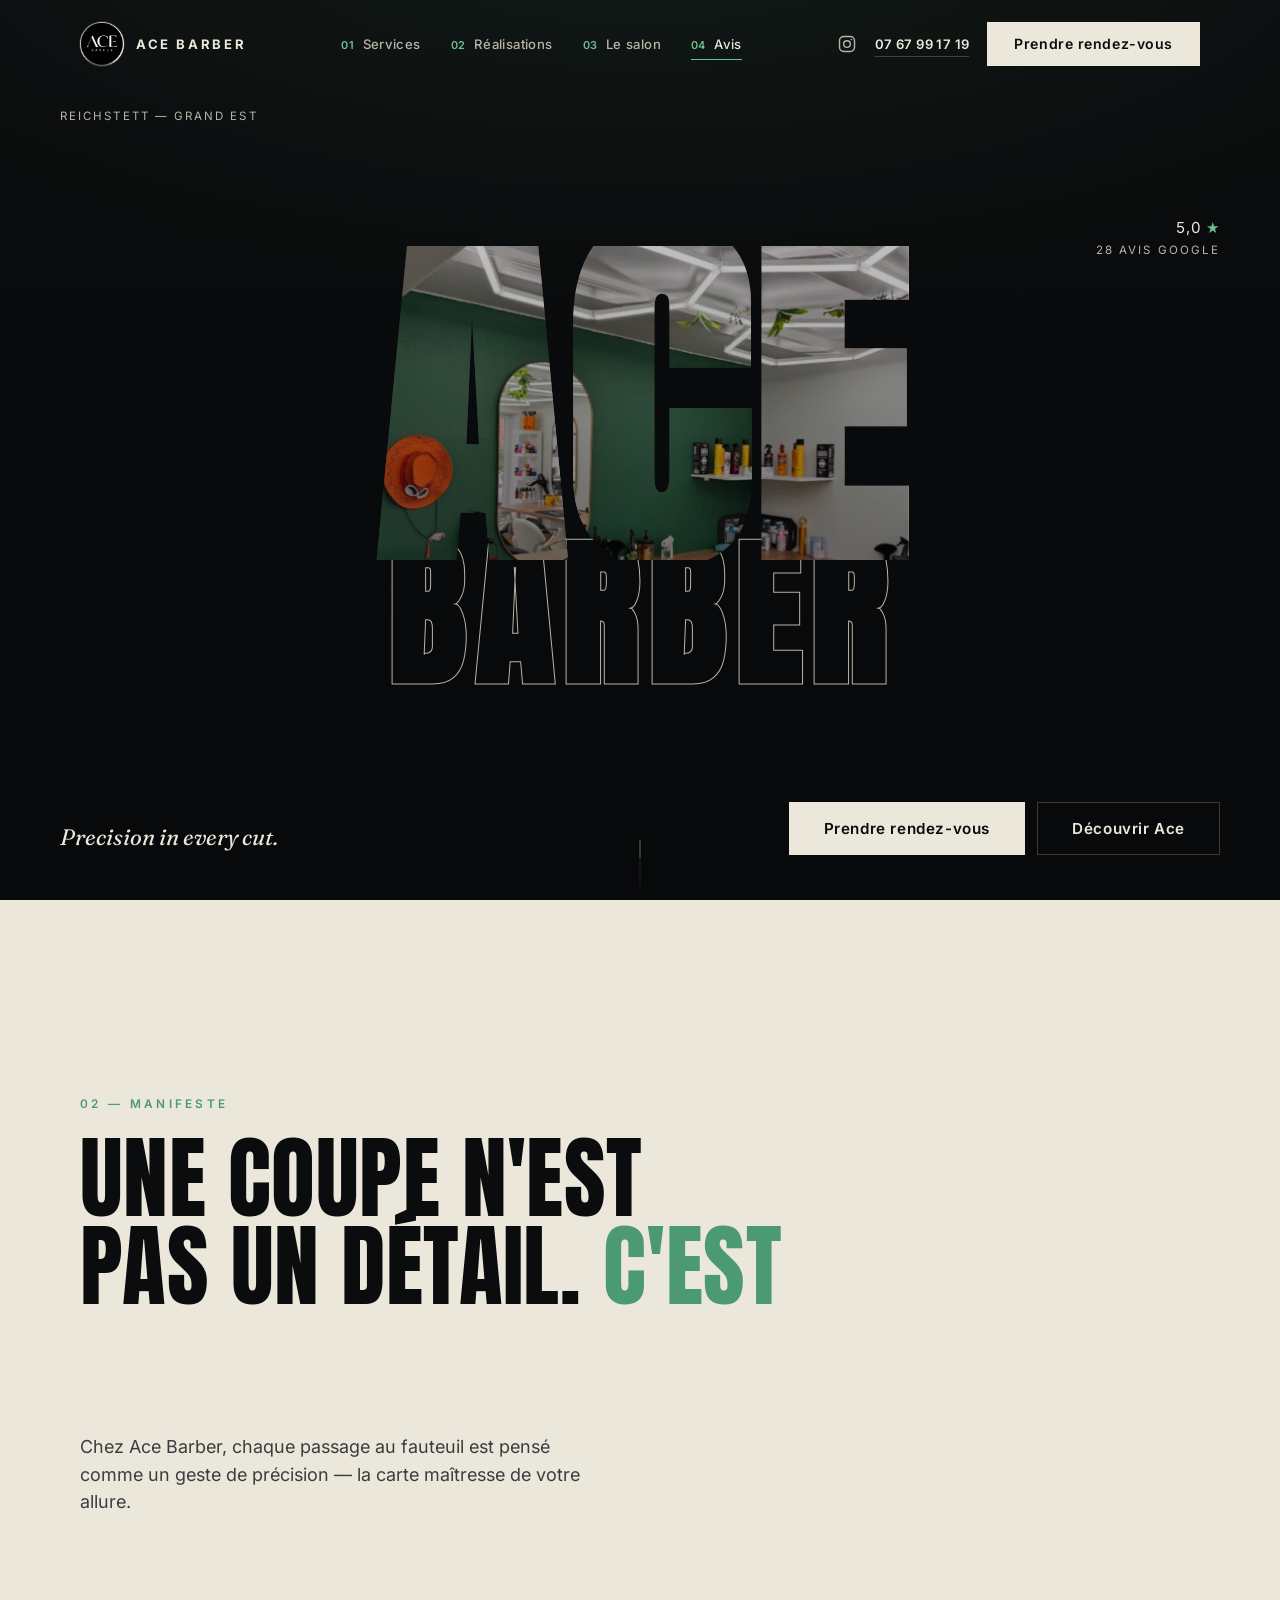
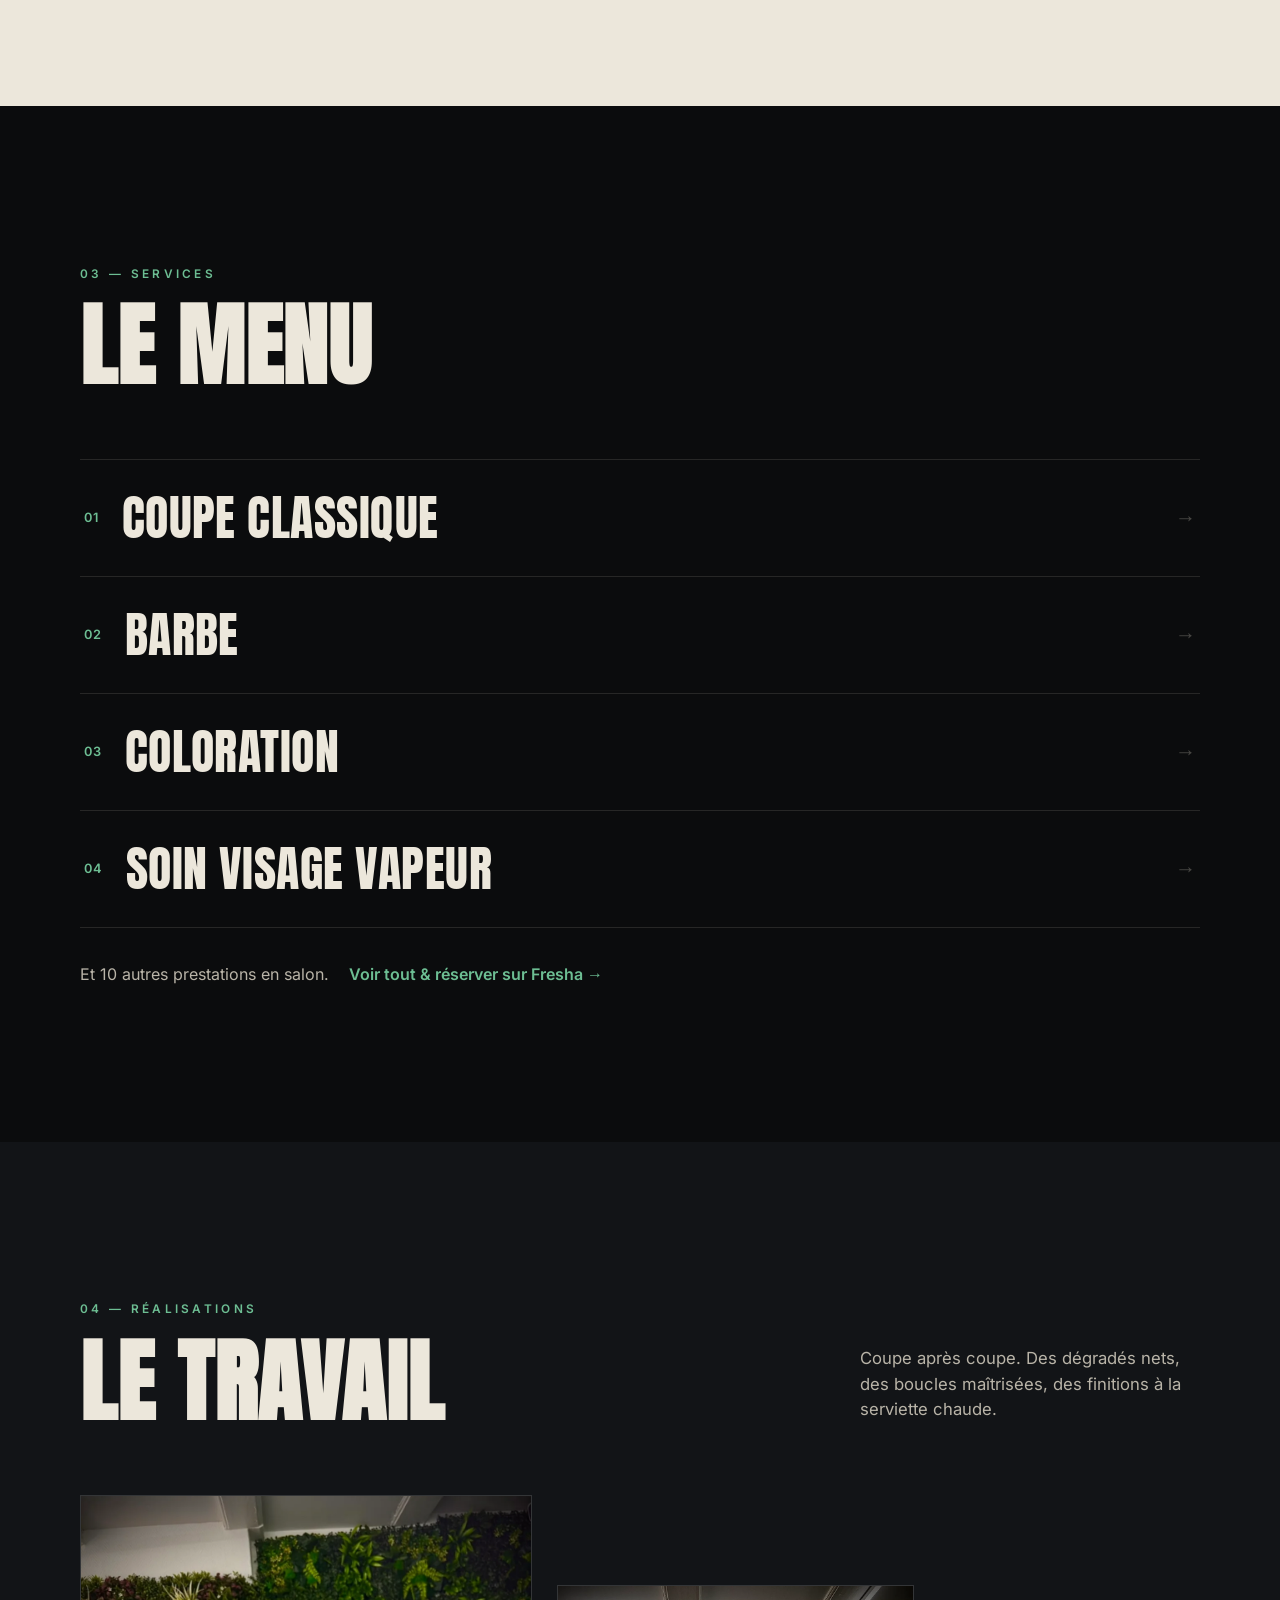
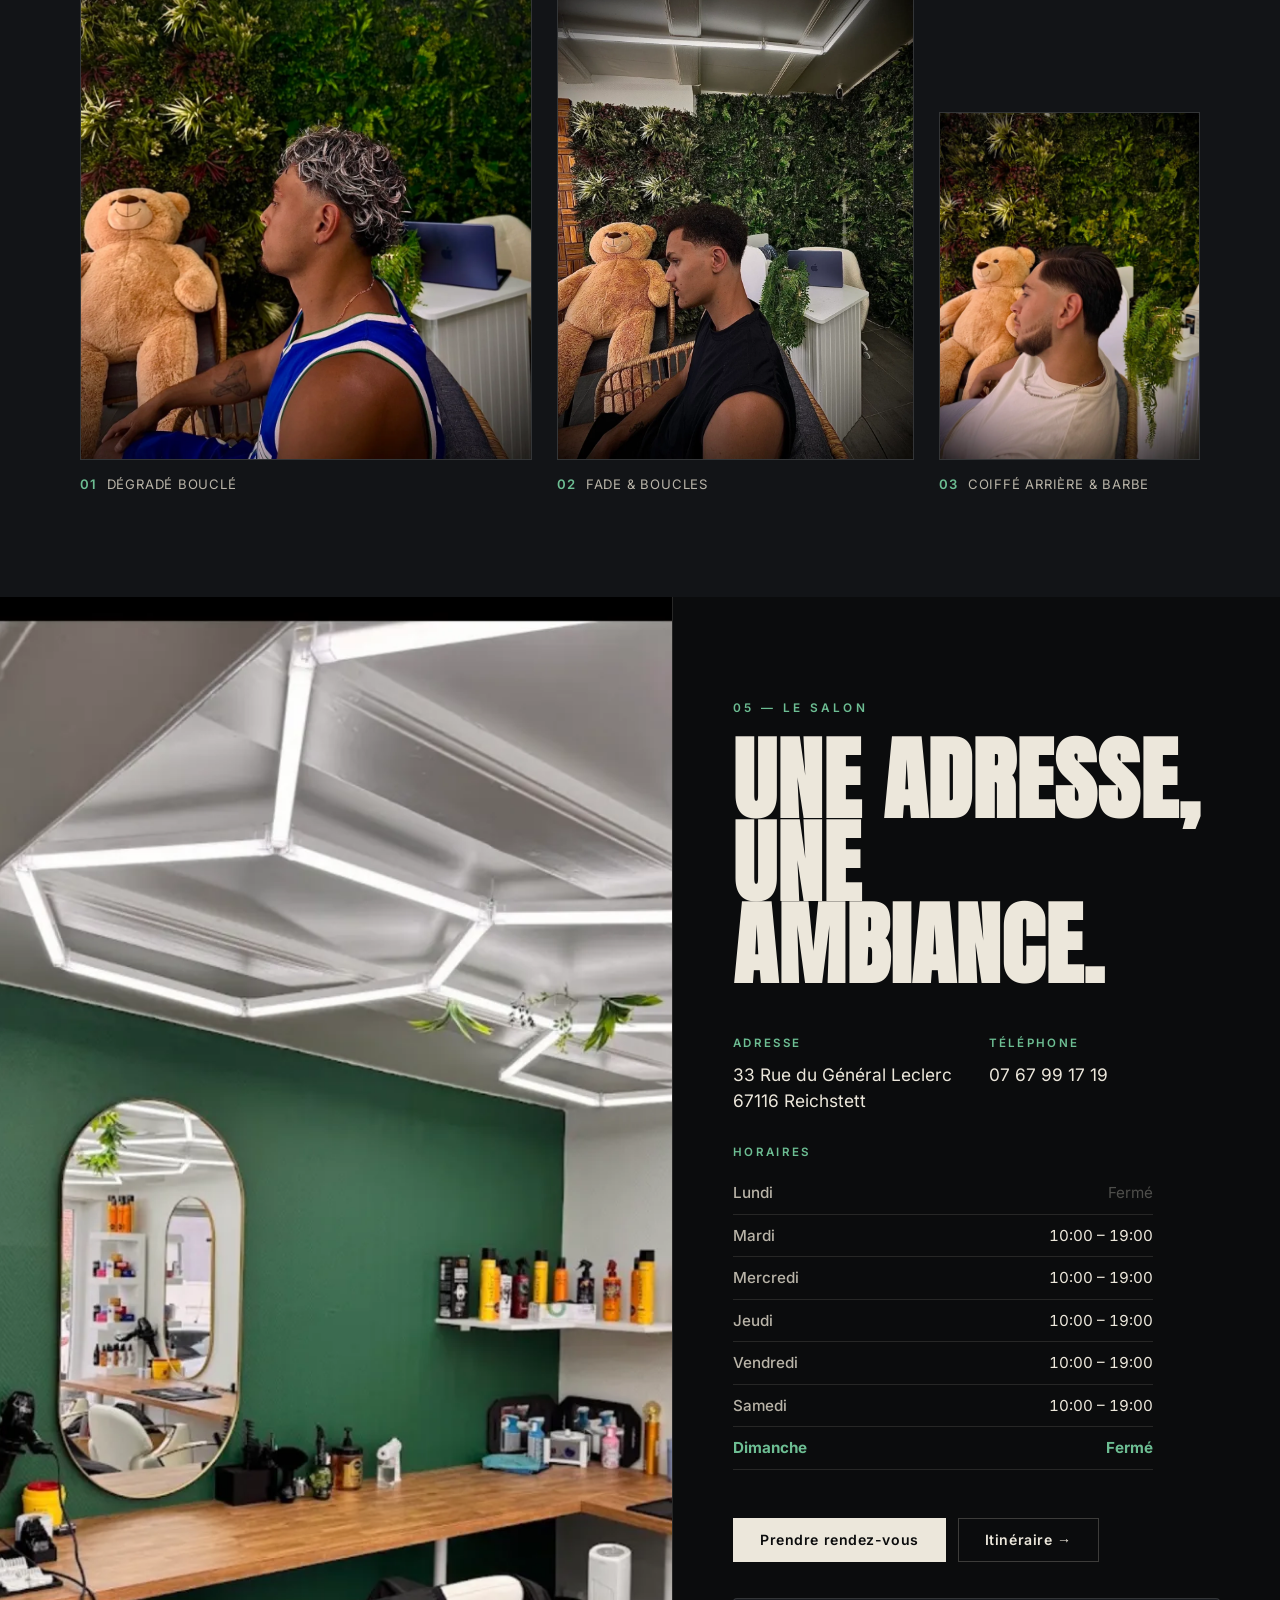
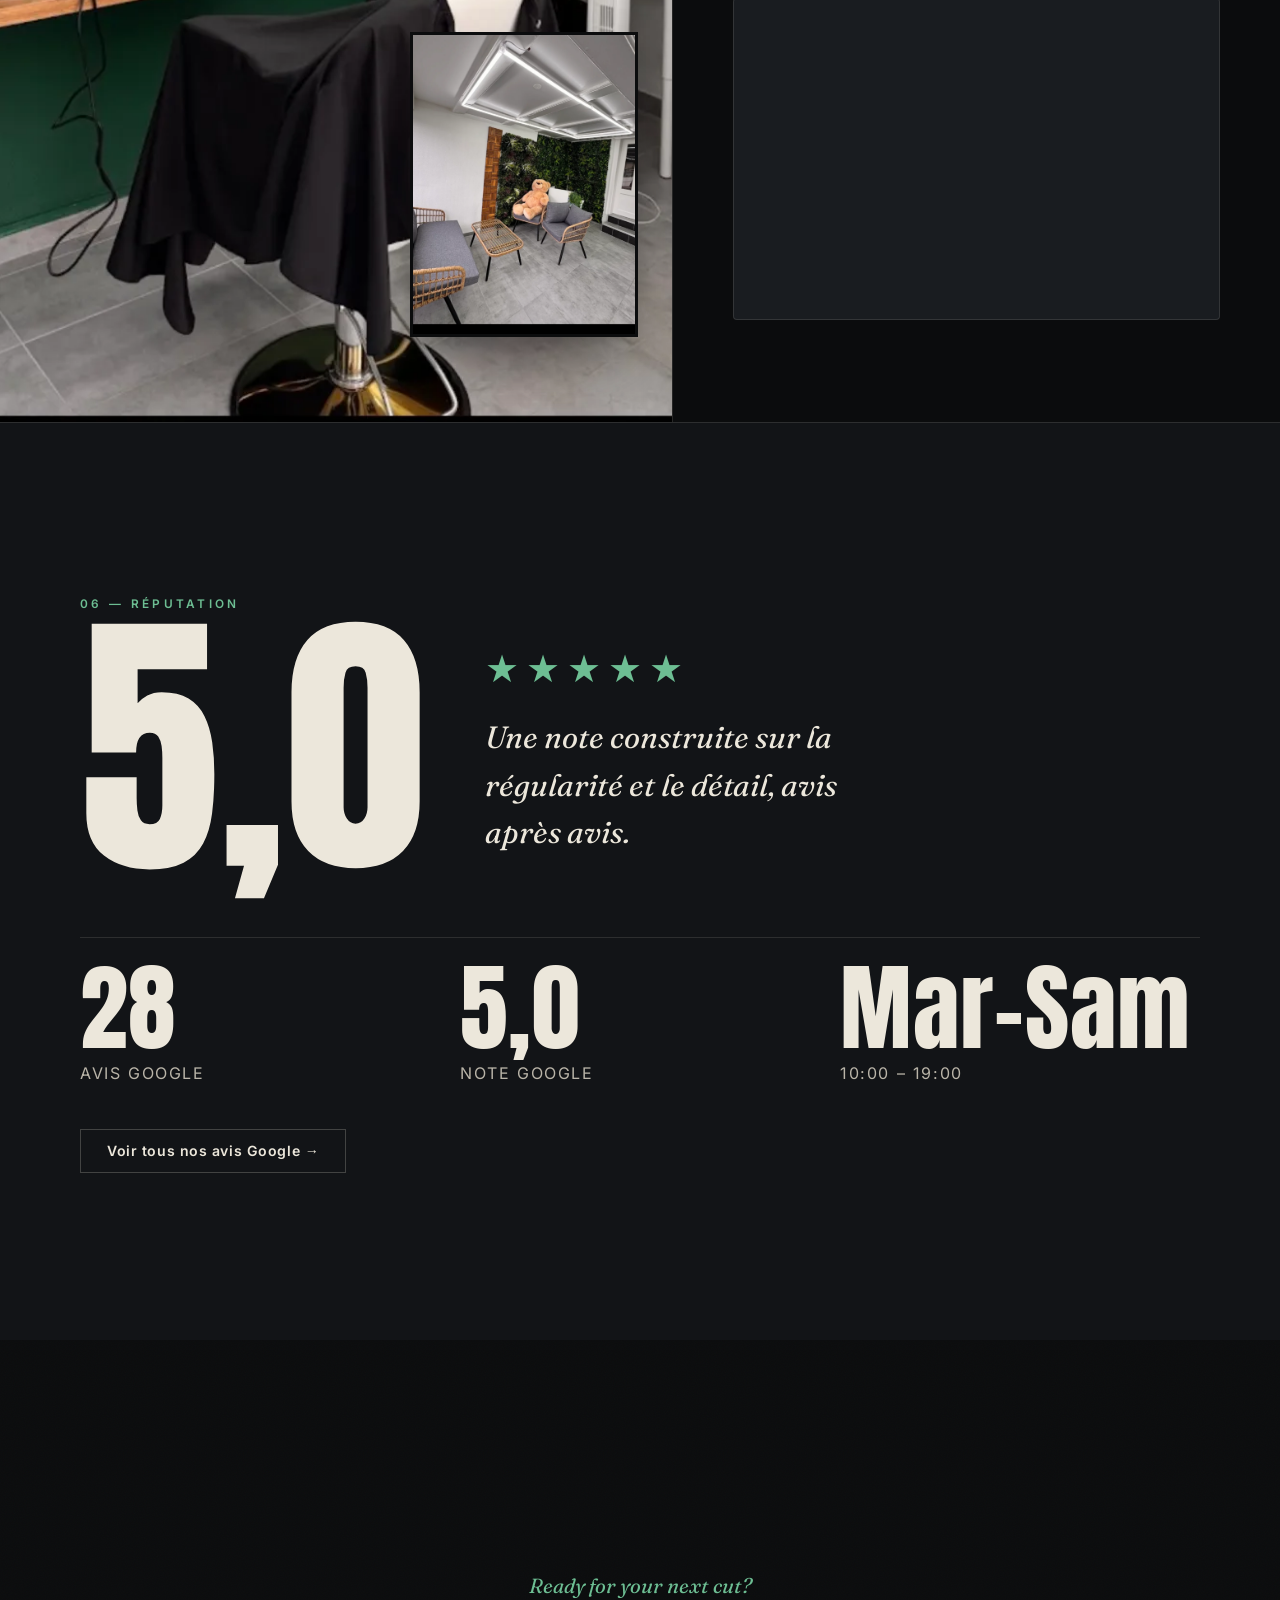
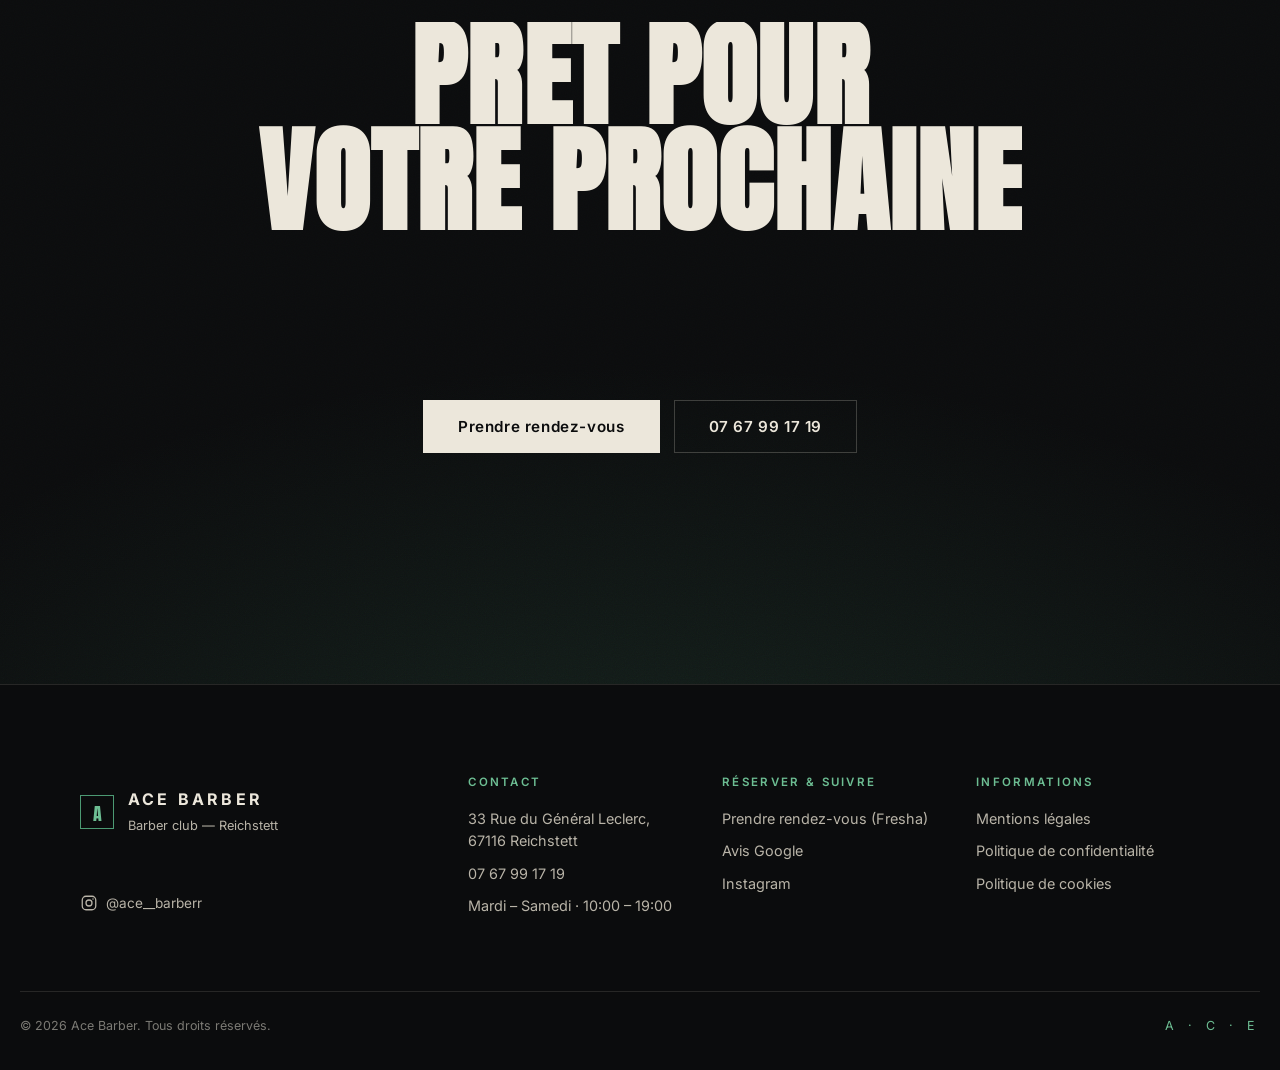
==== index.html @ 31c2ba87 "Intègre le logo Ace Barber dans l'en-tête (emblème cerclé + mot-clé) - Ajout du fichier logo : asset" ====
<!doctype html>
<html lang="fr">
<head>
  <meta charset="utf-8" />
  <meta name="viewport" content="width=device-width, initial-scale=1" />
  <title>Ace Barber — Barber club à Reichstett, près de Strasbourg</title>
  <meta name="description" content="Ace Barber, le barber club de Reichstett. Coupes précises, barbes sculptées, soin du détail. Note 5,0/5. Prenez rendez-vous en ligne ou appelez le 07 67 99 17 19." />
  <meta name="theme-color" content="#0B0C0D" />

  <meta property="og:type" content="business.business" />
  <meta property="og:title" content="Ace Barber — Barber club à Reichstett" />
  <meta property="og:description" content="Precision in every cut. Coupes précises, barbes sculptées. 33 Rue du Général Leclerc, 67116 Reichstett." />
  <meta property="og:locale" content="fr_FR" />
  <meta property="og:image" content="assets/img/IMG_3389.jpeg" />

  <link rel="icon" href="data:image/svg+xml,%3Csvg xmlns='http://www.w3.org/2000/svg' viewBox='0 0 100 100'%3E%3Crect width='100' height='100' rx='20' fill='%230B0C0D'/%3E%3Ctext x='50' y='72' font-family='Arial Black,Impact,sans-serif' font-size='66' font-weight='900' fill='%234C9A73' text-anchor='middle'%3EA%3C/text%3E%3C/svg%3E" />

  <!-- Polices auto-hébergées : préchargement des faces critiques -->
  <link rel="preload" as="font" type="font/woff2" href="assets/fonts/anton-latin.woff2" crossorigin />
  <link rel="preload" as="font" type="font/woff2" href="assets/fonts/inter-400-latin.woff2" crossorigin />
  <!-- Préchargement de l'image du Hero (celle qui remplit le mot ACE) -->
  <link rel="preload" as="image" href="assets/img/IMG_3389.webp" type="image/webp" fetchpriority="high" />

  <link rel="stylesheet" href="assets/css/style.css" />

  <!-- Données structurées (SEO local) — informations vérifiées uniquement -->
  <script type="application/ld+json">
  {
    "@context": "https://schema.org",
    "@type": "HairSalon",
    "name": "Ace Barber",
    "description": "Barber club à Reichstett : coupes précises, barbes sculptées et soins visage.",
    "image": "assets/img/IMG_3389.jpeg",
    "telephone": "+33767991719",
    "address": {
      "@type": "PostalAddress",
      "streetAddress": "33 Rue du Général Leclerc",
      "postalCode": "67116",
      "addressLocality": "Reichstett",
      "addressCountry": "FR"
    },
    "openingHoursSpecification": [
      { "@type": "OpeningHoursSpecification", "dayOfWeek": ["Tuesday","Wednesday","Thursday","Friday","Saturday"], "opens": "10:00", "closes": "19:00" }
    ],
    "aggregateRating": { "@type": "AggregateRating", "ratingValue": "5.0", "reviewCount": "28" }
  }
  </script>
</head>
<body>
  <a class="skip-link" href="#manifesto">Aller au contenu</a>

  <!-- ============ MICRO-INTRO (CSS pur, se retire seule) ============ -->
  <div class="intro" data-intro aria-hidden="true">
    <span class="intro__word">ACE</span>
  </div>

  <!-- ============ CURSEUR PERSONNALISÉ (desktop, ajouté par JS) ============ -->
  <div class="cursor" data-cursor aria-hidden="true"></div>

  <!-- ============ NAV ============ -->
  <header class="nav" data-nav>
    <div class="nav__row">
      <a class="brand" href="#top" aria-label="Ace Barber — accueil">
        <img class="brand__logo" data-brand-logo src="assets/img/logo.jpg" alt="Ace Barber" width="48" height="48" />
        <span class="brand__fallback">
          <span class="brand__mark">A</span>
          <span class="brand__word">ACE BARBER</span>
        </span>
      </a>

      <nav class="nav__links" aria-label="Navigation principale">
        <a href="#services"><span>01</span> Services</a>
        <a href="#work"><span>02</span> Réalisations</a>
        <a href="#place"><span>03</span> Le salon</a>
        <a href="#reputation"><span>04</span> Avis</a>
      </nav>

      <div class="nav__end">
        <a class="nav__ig" href="https://www.instagram.com/ace__barberr/" target="_blank" rel="noopener noreferrer" aria-label="Instagram d'Ace Barber (nouvel onglet)">
          <svg viewBox="0 0 24 24" width="20" height="20" fill="none" stroke="currentColor" stroke-width="1.7" aria-hidden="true"><rect x="3" y="3" width="18" height="18" rx="5"/><circle cx="12" cy="12" r="4"/><circle cx="17.3" cy="6.7" r="1" fill="currentColor" stroke="none"/></svg>
        </a>
        <a class="link-phone" data-phone-link href="#" aria-label="Appeler Ace Barber">07 67 99 17 19</a>
        <a class="btn btn--solid" data-booking-link href="#" target="_blank" rel="noopener">Prendre rendez-vous</a>
        <button class="burger" data-menu-toggle aria-label="Ouvrir le menu" aria-expanded="false"><span></span><span></span></button>
      </div>
    </div>
  </header>

  <!-- ============ MENU MOBILE PLEIN ÉCRAN ============ -->
  <div class="menu" data-mobile-menu hidden>
    <nav class="menu__nav" aria-label="Menu">
      <a href="#services"><span>01</span> Services</a>
      <a href="#work"><span>02</span> Réalisations</a>
      <a href="#place"><span>03</span> Le salon</a>
      <a href="#reputation"><span>04</span> Avis</a>
    </nav>
    <div class="menu__foot">
      <a class="btn btn--solid btn--block" data-booking-link href="#" target="_blank" rel="noopener">Prendre rendez-vous</a>
      <a class="btn btn--ghost btn--block" data-phone-link href="#">Appeler — 07 67 99 17 19</a>
      <a class="menu__ig" href="https://www.instagram.com/ace__barberr/" target="_blank" rel="noopener noreferrer">
        <svg viewBox="0 0 24 24" width="18" height="18" fill="none" stroke="currentColor" stroke-width="1.7" aria-hidden="true"><rect x="3" y="3" width="18" height="18" rx="5"/><circle cx="12" cy="12" r="4"/><circle cx="17.3" cy="6.7" r="1" fill="currentColor" stroke="none"/></svg>
        <span>@ace__barberr</span>
      </a>
      <p class="menu__addr"><a data-maps-link href="#" target="_blank" rel="noopener">33 Rue du Général Leclerc · 67116 Reichstett</a></p>
    </div>
  </div>

  <main id="top">

    <!-- ============ 01 · HERO ============ -->
    <section class="hero" id="hero" aria-label="Ace Barber">
      <div class="hero__grain" aria-hidden="true"></div>

      <div class="hero__meta hero__meta--tl reveal">
        <span>Reichstett — Grand Est</span>
      </div>
      <div class="hero__meta hero__meta--tr reveal">
        <span class="hero__rate"><span data-google-rating>5,0</span> <em>★</em></span>
        <span><span data-google-count>28</span> avis Google</span>
      </div>

      <div class="hero__center">
        <h1 class="hero__title">
          <span class="hero__ace" data-hero-photo aria-hidden="true">ACE</span>
          <span class="hero__barber">BARBER</span>
          <span class="sr-only">Ace Barber, barber club à Reichstett</span>
        </h1>
      </div>

      <div class="hero__foot">
        <p class="hero__tag reveal">Precision in every cut.</p>
        <div class="hero__cta reveal">
          <a class="btn btn--solid btn--lg" data-booking-link href="#" target="_blank" rel="noopener">Prendre rendez-vous</a>
          <a class="btn btn--line btn--lg" href="#manifesto">Découvrir Ace</a>
        </div>
      </div>

      <a class="hero__scroll" href="#manifesto" aria-label="Défiler">
        <span class="hero__scroll-line"></span>
      </a>
    </section>

    <!-- ============ 02 · MANIFESTO (respiration claire) ============ -->
    <section class="manifesto" id="manifesto" aria-label="Manifeste">
      <div class="wrap">
        <span class="idx reveal">02 — Manifeste</span>
        <p class="manifesto__text">
          <span class="reveal-word">Une</span> <span class="reveal-word">coupe</span>
          <span class="reveal-word">n'est</span> <span class="reveal-word">pas</span>
          <span class="reveal-word">un</span> <span class="reveal-word">détail.</span>
          <span class="reveal-word manifesto__em">C'est</span>
          <span class="reveal-word manifesto__em">une</span>
          <span class="reveal-word manifesto__em">signature.</span>
        </p>
        <p class="manifesto__sub reveal">
          Chez Ace Barber, chaque passage au fauteuil est pensé comme un geste de précision —
          la carte maîtresse de votre allure.
        </p>
      </div>
    </section>

    <!-- ============ 03 · SERVICES (menu premium) ============ -->
    <section class="services" id="services" aria-label="Services">
      <div class="wrap">
        <header class="sec-head">
          <span class="idx reveal">03 — Services</span>
          <h2 class="sec-title reveal">Le menu</h2>
        </header>

        <ul class="menu-list">
          <li class="menu-line reveal" data-booking>
            <span class="menu-line__no">01</span>
            <span class="menu-line__name">Coupe classique</span>
            <span class="menu-line__go" aria-hidden="true">&#8594;</span>
          </li>
          <li class="menu-line reveal" data-booking>
            <span class="menu-line__no">02</span>
            <span class="menu-line__name">Barbe</span>
            <span class="menu-line__go" aria-hidden="true">&#8594;</span>
          </li>
          <li class="menu-line reveal" data-booking>
            <span class="menu-line__no">03</span>
            <span class="menu-line__name">Coloration</span>
            <span class="menu-line__go" aria-hidden="true">&#8594;</span>
          </li>
          <li class="menu-line reveal" data-booking>
            <span class="menu-line__no">04</span>
            <span class="menu-line__name">Soin visage vapeur</span>
            <span class="menu-line__go" aria-hidden="true">&#8594;</span>
          </li>
        </ul>

        <p class="services__note reveal">
          <span>Et 10 autres prestations en salon.</span>
          <a data-booking-link href="#" target="_blank" rel="noopener">Voir tout &amp; réserver sur Fresha →</a>
        </p>
      </div>
    </section>

    <!-- ============ 04 · WORK / RÉALISATIONS ============ -->
    <section class="work" id="work" aria-label="Réalisations">
      <div class="wrap">
        <header class="sec-head sec-head--split">
          <div>
            <span class="idx reveal">04 — Réalisations</span>
            <h2 class="sec-title reveal">Le travail</h2>
          </div>
          <p class="work__lead reveal">Coupe après coupe. Des dégradés nets, des boucles maîtrisées, des finitions à la serviette chaude.</p>
        </header>
      </div>

      <div class="work__gallery">
        <figure class="work__item work__item--a reveal">
          <div class="work__frame">
            <picture>
              <source data-srcset="assets/img/coupe1.webp" type="image/webp" />
              <img src="assets/img/coupe1.jpeg" alt="Dégradé bouclé réalisé chez Ace Barber" width="1170" height="1560" loading="lazy" decoding="async" style="object-position:62% 40%" />
            </picture>
          </div>
          <figcaption><span>01</span> Dégradé bouclé</figcaption>
        </figure>
        <figure class="work__item work__item--b reveal">
          <div class="work__frame">
            <picture>
              <source data-srcset="assets/img/coupe2.webp" type="image/webp" />
              <img src="assets/img/coupe2.jpeg" alt="Fade et boucles réalisés chez Ace Barber" width="1170" height="1560" loading="lazy" decoding="async" style="object-position:44% 46%" />
            </picture>
          </div>
          <figcaption><span>02</span> Fade &amp; boucles</figcaption>
        </figure>
        <figure class="work__item work__item--c reveal">
          <div class="work__frame">
            <picture>
              <source data-srcset="assets/img/coupe3.webp" type="image/webp" />
              <img src="assets/img/coupe3.jpeg" alt="Coupe coiffée en arrière et barbe travaillée chez Ace Barber" width="1170" height="1560" loading="lazy" decoding="async" style="object-position:50% 44%" />
            </picture>
          </div>
          <figcaption><span>03</span> Coiffé arrière &amp; barbe</figcaption>
        </figure>
      </div>
    </section>

    <!-- ============ 05 · THE PLACE ============ -->
    <section class="place" id="place" aria-label="Le salon">
      <div class="place__media reveal">
        <picture>
          <source data-srcset="assets/img/IMG_3389.webp" type="image/webp" />
          <img src="assets/img/IMG_3389.jpeg" alt="L'intérieur du salon Ace Barber à Reichstett" width="1179" height="1606" loading="lazy" decoding="async" />
        </picture>
        <picture class="place__media-2">
          <source data-srcset="assets/img/IMG_3390.webp" type="image/webp" />
          <img src="assets/img/IMG_3390.jpeg" alt="L'espace d'attente du salon Ace Barber" width="1172" height="1625" loading="lazy" decoding="async" />
        </picture>
      </div>

      <div class="place__panel">
        <span class="idx reveal">05 — Le salon</span>
        <h2 class="sec-title reveal">Une adresse,<br />une ambiance.</h2>

        <div class="place__grid">
          <div class="place__block reveal">
            <h3>Adresse</h3>
            <a class="place__link" data-maps-link href="#" target="_blank" rel="noopener">33 Rue du Général Leclerc<br />67116 Reichstett</a>
          </div>
          <div class="place__block reveal">
            <h3>Téléphone</h3>
            <a class="place__link" data-phone-link href="#">07 67 99 17 19</a>
          </div>
          <div class="place__block place__block--wide reveal">
            <h3>Horaires</h3>
            <table class="hours" data-hours>
              <tbody>
                <tr><th scope="row">Lundi</th><td class="is-closed">Fermé</td></tr>
                <tr><th scope="row">Mardi</th><td>10:00 – 19:00</td></tr>
                <tr><th scope="row">Mercredi</th><td>10:00 – 19:00</td></tr>
                <tr><th scope="row">Jeudi</th><td>10:00 – 19:00</td></tr>
                <tr><th scope="row">Vendredi</th><td>10:00 – 19:00</td></tr>
                <tr><th scope="row">Samedi</th><td>10:00 – 19:00</td></tr>
                <tr><th scope="row">Dimanche</th><td class="is-closed">Fermé</td></tr>
              </tbody>
            </table>
          </div>
        </div>

        <div class="place__cta reveal">
          <a class="btn btn--solid" data-booking-link href="#" target="_blank" rel="noopener">Prendre rendez-vous</a>
          <a class="btn btn--line" data-maps-link href="#" target="_blank" rel="noopener noreferrer">Itinéraire →</a>
        </div>

        <!-- Carte OpenStreetMap : affichée directement, sans cookie ni traceur -->
        <div class="place__map reveal">
          <iframe
            title="Carte — Ace Barber, 33 Rue du Général Leclerc, Reichstett"
            src="https://www.openstreetmap.org/export/embed.html?bbox=7.7455%2C48.6430%2C7.7585%2C48.6510&layer=mapnik&marker=48.6470%2C7.7520"
            loading="lazy" referrerpolicy="no-referrer" allowfullscreen></iframe>
        </div>
      </div>
    </section>

    <!-- ============ 06 · REPUTATION ============ -->
    <section class="rep" id="reputation" aria-label="Réputation">
      <div class="wrap">
        <span class="idx reveal">06 — Réputation</span>
        <div class="rep__hero">
          <span class="rep__score reveal" data-google-rating>5,0</span>
          <div class="rep__side">
            <span class="rep__stars reveal" aria-hidden="true">★★★★★</span>
            <p class="rep__line reveal">Une note construite sur la régularité et le détail, avis après avis.</p>
          </div>
        </div>
        <div class="rep__stats">
          <div class="rep__stat reveal"><strong><span data-google-count>28</span></strong><span>avis Google</span></div>
          <div class="rep__stat reveal"><strong data-google-rating>5,0</strong><span>note Google</span></div>
          <div class="rep__stat reveal"><strong>Mar–Sam</strong><span>10:00 – 19:00</span></div>
        </div>
        <p class="rep__note reveal" data-google-updated hidden></p>
        <div class="rep__cta reveal">
          <a class="btn btn--line" data-google-reviews-link href="#" target="_blank" rel="noopener noreferrer">Voir tous nos avis Google →</a>
        </div>
      </div>
    </section>

    <!-- ============ 07 · FINAL CTA ============ -->
    <section class="final" aria-label="Prendre rendez-vous">
      <div class="final__grain" aria-hidden="true"></div>
      <div class="wrap final__inner">
        <p class="final__kicker reveal">Ready for your next cut?</p>
        <h2 class="final__title">
          <span class="reveal-word">PRÊT POUR</span><br />
          <span class="reveal-word">VOTRE PROCHAINE</span><br />
          <span class="reveal-word final__em">COUPE ?</span>
        </h2>
        <div class="final__cta reveal">
          <a class="btn btn--solid btn--lg" data-booking-link href="#" target="_blank" rel="noopener">Prendre rendez-vous</a>
          <a class="btn btn--line btn--lg" data-phone-link href="#">07 67 99 17 19</a>
        </div>
      </div>
    </section>
  </main>

  <!-- ============ FOOTER ============ -->
  <footer class="foot">
    <div class="wrap foot__grid">
      <div class="foot__brand">
        <span class="brand__mark">A</span>
        <div>
          <div class="foot__name">ACE BARBER</div>
          <div class="foot__tag">Barber club — Reichstett</div>
        </div>
        <a class="foot__ig" href="https://www.instagram.com/ace__barberr/" target="_blank" rel="noopener noreferrer" aria-label="Instagram d'Ace Barber (nouvel onglet)">
          <svg viewBox="0 0 24 24" width="18" height="18" fill="none" stroke="currentColor" stroke-width="1.7" aria-hidden="true"><rect x="3" y="3" width="18" height="18" rx="5"/><circle cx="12" cy="12" r="4"/><circle cx="17.3" cy="6.7" r="1" fill="currentColor" stroke="none"/></svg>
          <span>@ace__barberr</span>
        </a>
      </div>

      <div class="foot__col">
        <h4>Contact</h4>
        <a data-maps-link href="#" target="_blank" rel="noopener noreferrer">33 Rue du Général Leclerc, 67116 Reichstett</a>
        <a data-phone-link href="#">07 67 99 17 19</a>
        <span>Mardi – Samedi · 10:00 – 19:00</span>
      </div>

      <div class="foot__col">
        <h4>Réserver &amp; suivre</h4>
        <a data-booking-link href="#" target="_blank" rel="noopener">Prendre rendez-vous (Fresha)</a>
        <a data-google-reviews-link href="#" target="_blank" rel="noopener noreferrer">Avis Google</a>
        <a href="https://www.instagram.com/ace__barberr/" target="_blank" rel="noopener noreferrer">Instagram</a>
      </div>

      <div class="foot__col">
        <h4>Informations</h4>
        <a href="mentions-legales.html">Mentions légales</a>
        <a href="confidentialite.html">Politique de confidentialité</a>
        <a href="cookies.html">Politique de cookies</a>
      </div>
    </div>
    <div class="wrap foot__bottom">
      <span>© <span data-year>2026</span> Ace Barber. Tous droits réservés.</span>
      <span class="foot__ace">A · C · E</span>
    </div>
  </footer>

  <!-- ============ BARRE D'ACTION MOBILE ============ -->
  <div class="dock" data-dock>
    <a class="dock__btn dock__btn--call" data-phone-link href="#" aria-label="Appeler">
      <svg viewBox="0 0 24 24" width="18" height="18" fill="none" stroke="currentColor" stroke-width="1.7"><path d="M22 16.9v3a2 2 0 0 1-2.2 2 19.8 19.8 0 0 1-8.6-3.1 19.5 19.5 0 0 1-6-6A19.8 19.8 0 0 1 2 4.2 2 2 0 0 1 4 2h3a2 2 0 0 1 2 1.7c.1.9.4 1.8.7 2.6a2 2 0 0 1-.5 2.1L8 9.6a16 16 0 0 0 6 6l1.2-1.2a2 2 0 0 1 2.1-.5c.8.3 1.7.6 2.6.7a2 2 0 0 1 1.7 2Z"/></svg>
      <span>Appeler</span>
    </a>
    <a class="dock__btn dock__btn--book" data-booking-link href="#" target="_blank" rel="noopener">Prendre rendez-vous</a>
  </div>

  <script src="assets/js/main.js" defer></script>
</body>
</html>
---- assets/css/style.css ----
/* =====================================================================
   ACE BARBER — "The Ace Experience"
   Refonte éditoriale : graphite profond + ivoire chaud + vert émeraude
   (couleur signature dérivée du mur végétal réel du salon).
   ===================================================================== */

/* Polices auto-hébergées (aucune requête vers Google Fonts -> RGPD + perf) */
@font-face { font-family: "Anton"; font-style: normal; font-weight: 400; font-display: swap;
  src: url("../fonts/anton-latin.woff2") format("woff2"); }
@font-face { font-family: "Fraunces"; font-style: italic; font-weight: 400; font-display: swap;
  src: url("../fonts/fraunces-italic-400-latin.woff2") format("woff2"); }
@font-face { font-family: "Fraunces"; font-style: italic; font-weight: 500; font-display: swap;
  src: url("../fonts/fraunces-italic-500-latin.woff2") format("woff2"); }
@font-face { font-family: "Inter"; font-style: normal; font-weight: 300; font-display: swap;
  src: url("../fonts/inter-300-latin.woff2") format("woff2"); }
@font-face { font-family: "Inter"; font-style: normal; font-weight: 400; font-display: swap;
  src: url("../fonts/inter-400-latin.woff2") format("woff2"); }
@font-face { font-family: "Inter"; font-style: normal; font-weight: 500; font-display: swap;
  src: url("../fonts/inter-500-latin.woff2") format("woff2"); }
@font-face { font-family: "Inter"; font-style: normal; font-weight: 600; font-display: swap;
  src: url("../fonts/inter-600-latin.woff2") format("woff2"); }
@font-face { font-family: "Inter"; font-style: normal; font-weight: 700; font-display: swap;
  src: url("../fonts/inter-700-latin.woff2") format("woff2"); }

:root {
  /* Palette */
  --ink: #0B0C0D;
  --graphite: #121417;
  --graphite-2: #191C20;
  --graphite-3: #21252A;
  --ivory: #ECE7DB;
  --ivory-2: #B9B4A8;
  --ivory-dim: rgba(236, 231, 219, .55);
  --ace: #4C9A73;         /* vert signature */
  --ace-bright: #6DBE93;
  --ace-deep: #0F3A2C;
  --line: rgba(236, 231, 219, .12);
  --line-strong: rgba(236, 231, 219, .22);

  /* Typo */
  --display: "Anton", "Haettenschweiler", "Arial Narrow Bold", Impact, sans-serif;
  --ui: "Inter", -apple-system, BlinkMacSystemFont, "Segoe UI", Roboto, Helvetica, Arial, sans-serif;
  --edit: "Fraunces", Georgia, serif;

  /* Layout & motion */
  --wrap: 1240px;
  --pad: clamp(20px, 5vw, 60px);
  --ease: cubic-bezier(.16, 1, .3, 1);
  --ease-io: cubic-bezier(.4, 0, .2, 1);
}

* , *::before, *::after { box-sizing: border-box; }
* { margin: 0; }
[hidden] { display: none !important; }

html { -webkit-text-size-adjust: 100%; scroll-behavior: smooth; }
html.lenis-lock, body.menu-open { overflow: hidden; }

body {
  font-family: var(--ui);
  background: var(--ink);
  color: var(--ivory);
  line-height: 1.55;
  -webkit-font-smoothing: antialiased;
  text-rendering: optimizeLegibility;
  overflow-x: hidden;
}

img { display: block; max-width: 100%; height: auto; }
a { color: inherit; text-decoration: none; }
button { font: inherit; color: inherit; background: none; border: 0; cursor: pointer; }
::selection { background: var(--ace); color: var(--ink); }

.wrap { width: 100%; max-width: var(--wrap); margin-inline: auto; padding-inline: var(--pad); }

.sr-only {
  position: absolute; width: 1px; height: 1px; padding: 0; margin: -1px;
  overflow: hidden; clip: rect(0 0 0 0); white-space: nowrap; border: 0;
}
.skip-link {
  position: fixed; left: -999px; top: 0; z-index: 300;
  background: var(--ace); color: var(--ink); padding: 12px 18px; font-weight: 600;
}
.skip-link:focus { left: 12px; top: 12px; }
:focus-visible { outline: 2px solid var(--ace-bright); outline-offset: 3px; }

/* Index labels (01 — …) */
.idx {
  display: inline-block; font-size: .74rem; letter-spacing: .28em; text-transform: uppercase;
  color: var(--ace-bright); font-weight: 600; margin-bottom: 22px;
}

/* =====================================================================
   BOUTONS
   ===================================================================== */
.btn {
  --py: 14px; --px: 26px;
  position: relative; display: inline-flex; align-items: center; justify-content: center; gap: 10px;
  padding: var(--py) var(--px); font-weight: 600; font-size: .88rem;
  letter-spacing: .04em; border: 1px solid transparent; overflow: hidden;
  transition: color .4s var(--ease), border-color .4s var(--ease), background-color .4s var(--ease), transform .5s var(--ease);
  white-space: nowrap; line-height: 1;
}
.btn--lg { --py: 18px; --px: 34px; font-size: .95rem; }
.btn--block { width: 100%; }
.btn:active { transform: scale(.98); }

.btn--solid { background: var(--ivory); color: var(--ink); }
.btn--solid::after {
  content: ""; position: absolute; inset: 0; background: var(--ace); z-index: 0;
  transform: translateY(101%); transition: transform .5s var(--ease);
}
.btn--solid span, .btn--solid { position: relative; }
.btn--solid > * { position: relative; z-index: 1; }
.btn--solid:hover { color: var(--ink); }
.btn--solid:hover::after { transform: translateY(0); }

.btn--line { border-color: var(--line-strong); color: var(--ivory); }
.btn--line:hover { border-color: var(--ace); color: var(--ace-bright); }

.btn--ghost { border-color: var(--line-strong); color: var(--ivory); }
.btn--ghost:hover { background: var(--ivory); color: var(--ink); }

/* =====================================================================
   MICRO-INTRO
   ===================================================================== */
.intro {
  position: fixed; inset: 0; z-index: 250; background: var(--ink);
  display: grid; place-items: center;
  animation: introOut .5s var(--ease) 1s forwards;
}
.intro__word {
  font-family: var(--display); font-size: clamp(3rem, 14vw, 9rem); color: var(--ivory);
  letter-spacing: .04em; opacity: 0;
  animation: introWord .8s var(--ease) .1s forwards;
}
.intro__word::after { content: ""; }
@keyframes introWord {
  0% { opacity: 0; transform: translateY(18px) scale(.98); letter-spacing: .3em; }
  100% { opacity: 1; transform: none; letter-spacing: .04em; }
}
@keyframes introOut {
  0% { clip-path: inset(0 0 0 0); opacity: 1; }
  100% { clip-path: inset(0 0 100% 0); opacity: 1; visibility: hidden; }
}
.intro.is-done { display: none; }

/* =====================================================================
   CURSEUR PERSONNALISÉ (desktop only, activé par JS)
   ===================================================================== */
.cursor {
  position: fixed; top: 0; left: 0; width: 34px; height: 34px; border-radius: 50%;
  border: 1px solid var(--ace-bright); pointer-events: none; z-index: 400;
  transform: translate3d(-100px, -100px, 0) translate(-50%, -50%);
  transition: width .3s var(--ease), height .3s var(--ease), background-color .3s var(--ease), border-color .3s var(--ease), opacity .3s;
  opacity: 0; mix-blend-mode: difference; display: none;
}
body.has-cursor .cursor { display: block; }
body.has-cursor .cursor.is-active { opacity: 1; }
body.has-cursor .cursor.is-hover { width: 56px; height: 56px; background: var(--ivory); border-color: var(--ivory); }
body.has-cursor a, body.has-cursor button, body.has-cursor .menu-line { cursor: none; }
body.has-cursor { cursor: none; }

/* =====================================================================
   NAV
   ===================================================================== */
.nav {
  position: fixed; inset: 0 0 auto 0; z-index: 120;
  padding: clamp(14px, 2vw, 22px) 0;
  transition: background-color .45s var(--ease), backdrop-filter .45s var(--ease), padding .45s var(--ease), border-color .45s var(--ease);
  border-bottom: 1px solid transparent;
}
.nav.is-scrolled {
  background: rgba(11, 12, 13, .8); backdrop-filter: saturate(140%) blur(14px);
  border-bottom-color: var(--line); padding: 12px 0;
}
.nav__row { width: 100%; max-width: var(--wrap); margin-inline: auto; padding-inline: var(--pad);
  display: flex; align-items: center; justify-content: space-between; gap: 20px; }

.brand { display: inline-flex; align-items: center; gap: 12px; }
.brand__mark {
  width: 34px; height: 34px; flex: none; display: grid; place-items: center;
  border: 1px solid var(--ace); color: var(--ace-bright);
  font-family: var(--display); font-size: 1.15rem; line-height: 1; padding-top: 2px;
}
.brand__word { font-family: var(--ui); font-weight: 700; letter-spacing: .2em; font-size: .82rem; }
/* Logo image (affiché dès que assets/img/logo.jpg est présent ; sinon repli sur le monogramme).
   Le logo est un disque sombre : on l'entoure d'un léger anneau ivoire pour le détacher du
   header sombre, et on conserve le mot-clé « ACE BARBER » à côté pour la lisibilité. */
.brand__logo { width: 44px; height: 44px; flex: none; object-fit: cover; border-radius: 50%; display: none;
  box-shadow: inset 0 0 0 1px rgba(240, 237, 230, .35), 0 0 0 1px rgba(240, 237, 230, .12); }
.brand__fallback { display: inline-flex; align-items: center; gap: 12px; }
.brand--has-logo .brand__logo { display: block; }
.brand--has-logo .brand__mark { display: none; }

.nav__links { display: flex; gap: 30px; }
.nav__links a {
  font-size: .82rem; font-weight: 500; letter-spacing: .03em; color: var(--ivory-2);
  position: relative; padding: 4px 0; transition: color .3s var(--ease);
}
.nav__links a span { color: var(--ace-bright); font-size: .68rem; margin-right: 4px; font-weight: 600; }
.nav__links a::after { content: ""; position: absolute; left: 0; bottom: -2px; height: 1px; width: 0; background: var(--ace); transition: width .4s var(--ease); }
.nav__links a:hover { color: var(--ivory); }
.nav__links a:hover::after { width: 100%; }
.nav__links a.is-current { color: var(--ivory); }
.nav__links a.is-current::after { width: 100%; background: var(--ace-bright); }

.nav__end { display: flex; align-items: center; gap: 18px; }
.link-phone { font-size: .82rem; font-weight: 600; letter-spacing: .03em; color: var(--ivory); position: relative; }
.link-phone::after { content: ""; position: absolute; left: 0; bottom: -3px; height: 1px; width: 100%; background: var(--line-strong); transition: background-color .3s; }
.link-phone:hover::after { background: var(--ace); }

.burger { display: none; width: 42px; height: 42px; flex-direction: column; align-items: center; justify-content: center; gap: 6px; }
.burger span { display: block; width: 24px; height: 2px; background: var(--ivory); transition: transform .35s var(--ease), opacity .3s; }
.burger[aria-expanded="true"] span:nth-child(1) { transform: translateY(4px) rotate(45deg); }
.burger[aria-expanded="true"] span:nth-child(2) { transform: translateY(-4px) rotate(-45deg); }

/* Menu mobile plein écran */
.menu {
  position: fixed; inset: 0; z-index: 110; background: var(--ink);
  display: flex; flex-direction: column; justify-content: center; gap: 40px;
  padding: 100px var(--pad) 40px; animation: menuIn .5s var(--ease);
}
.menu[hidden] { display: none; }
@keyframes menuIn { from { opacity: 0; } to { opacity: 1; } }
.menu__nav { display: flex; flex-direction: column; gap: 6px; }
.menu__nav a {
  font-family: var(--display); font-size: clamp(2.4rem, 11vw, 4rem); color: var(--ivory);
  letter-spacing: .01em; line-height: 1.05; display: flex; align-items: baseline; gap: 14px;
  transition: color .3s var(--ease); text-transform: uppercase;
}
.menu__nav a span { font-family: var(--ui); font-size: .8rem; color: var(--ace-bright); font-weight: 600; }
.menu__nav a:active { color: var(--ace-bright); }
.menu__foot { display: flex; flex-direction: column; gap: 12px; }
.menu__addr { margin-top: 8px; color: var(--ivory-2); font-size: .85rem; }

/* =====================================================================
   01 · HERO
   ===================================================================== */
.hero {
  position: relative; min-height: 100svh; overflow: hidden;
  display: grid; grid-template-rows: auto 1fr auto;
  padding: clamp(90px, 12vh, 140px) var(--pad) clamp(28px, 5vh, 54px);
  background:
    radial-gradient(130% 80% at 50% -10%, rgba(76,154,115,.10), transparent 55%),
    linear-gradient(180deg, var(--ink), #08090a 80%);
}
.hero__grain {
  position: absolute; inset: 0; z-index: 1; pointer-events: none; opacity: .5; mix-blend-mode: overlay;
  background-image: url("data:image/svg+xml,%3Csvg xmlns='http://www.w3.org/2000/svg' width='120' height='120'%3E%3Cfilter id='n'%3E%3CfeTurbulence type='fractalNoise' baseFrequency='.9' numOctaves='2' stitchTiles='stitch'/%3E%3C/filter%3E%3Crect width='100%25' height='100%25' filter='url(%23n)'/%3E%3C/svg%3E");
}
.hero > * { position: relative; z-index: 2; }

.hero__meta { display: flex; flex-direction: column; gap: 2px; font-size: .72rem; letter-spacing: .18em; text-transform: uppercase; color: var(--ivory-2); }
.hero__meta--tl { grid-row: 1; justify-self: start; }
.hero__meta--tr { grid-row: 1; justify-self: end; text-align: right; position: absolute; right: var(--pad); top: clamp(90px, 12vh, 140px); }
.hero__rate { color: var(--ivory); font-size: .95rem; letter-spacing: .05em; }
.hero__rate em { color: var(--ace-bright); font-style: normal; }

.hero__center { grid-row: 2; display: grid; place-items: center; text-align: center; }
.hero__title { display: flex; flex-direction: column; align-items: center; line-height: .82; }
.hero__ace {
  font-family: var(--display); text-transform: uppercase;
  font-size: clamp(6rem, 30vw, 26rem); letter-spacing: .01em;
  /* Fallback si background-clip:text non supporté */
  color: var(--ivory);
  display: block;
}
@supports ((-webkit-background-clip: text) or (background-clip: text)) {
  .hero__ace {
    color: transparent; -webkit-text-fill-color: transparent;
    background-image: linear-gradient(rgba(11,12,13,.26), rgba(11,12,13,.5)), url("../img/IMG_3389.jpeg");
    background-image: linear-gradient(rgba(11,12,13,.26), rgba(11,12,13,.5)), image-set(url("../img/IMG_3389.webp") type("image/webp"), url("../img/IMG_3389.jpeg") type("image/jpeg"));
    background-size: cover, cover;
    background-position: center, center 34%;
    background-repeat: no-repeat;
    -webkit-background-clip: text; background-clip: text;
    filter: saturate(1.06) contrast(1.02);
  }
}
.hero__barber {
  font-family: var(--display); text-transform: uppercase;
  font-size: clamp(2.4rem, 12.5vw, 11rem); letter-spacing: .06em; color: transparent;
  -webkit-text-stroke: 1px var(--ivory-2); margin-top: -.06em;
}

.hero__foot { grid-row: 3; display: flex; align-items: flex-end; justify-content: space-between; gap: 24px; flex-wrap: wrap; }
.hero__tag { font-family: var(--edit); font-style: italic; font-size: clamp(1rem, 1.8vw, 1.4rem); color: var(--ivory); }
.hero__cta { display: flex; gap: 12px; flex-wrap: wrap; }

.hero__scroll { position: absolute; left: 50%; bottom: 14px; transform: translateX(-50%); z-index: 3; height: 46px; width: 1px; overflow: hidden; }
.hero__scroll-line { position: absolute; inset: 0; background: var(--line-strong); }
.hero__scroll-line::after { content: ""; position: absolute; top: 0; left: 0; width: 100%; height: 40%; background: var(--ace-bright); animation: scrollLine 1.9s var(--ease) infinite; }
@keyframes scrollLine { 0% { transform: translateY(-100%); } 60%,100% { transform: translateY(250%); } }

/* =====================================================================
   02 · MANIFESTO — respiration claire (fond ivoire, texte sombre)
   ===================================================================== */
.manifesto { background: var(--ivory); color: var(--ink); padding: clamp(90px, 15vw, 190px) 0; }
.manifesto .idx { color: var(--ace); }
.manifesto__text {
  font-family: var(--display); text-transform: uppercase; line-height: .98; letter-spacing: .005em;
  font-size: clamp(2.2rem, 7vw, 6rem); max-width: 16ch;
}
.manifesto__em { color: var(--ace); }
.manifesto__sub { margin-top: 34px; max-width: 46ch; color: #3a3d3f; font-size: clamp(1rem, 1.4vw, 1.15rem); }

/* Mots révélés (stagger) */
.reveal-word { display: inline-block; }

/* =====================================================================
   SECTION HEADERS
   ===================================================================== */
.sec-head { margin-bottom: clamp(40px, 6vw, 72px); }
.sec-head--split { display: flex; justify-content: space-between; align-items: flex-end; gap: 40px; flex-wrap: wrap; }
.sec-title {
  font-family: var(--display); text-transform: uppercase; line-height: .92;
  font-size: clamp(2.6rem, 7vw, 6rem); letter-spacing: .01em; text-wrap: balance;
}

/* Décalage d'ancre : les titres ne passent plus sous la nav fixe */
.manifesto, .services, .work, .place, .rep { scroll-margin-top: 84px; }

/* =====================================================================
   03 · SERVICES — menu premium
   ===================================================================== */
.services { padding: clamp(80px, 12vw, 160px) 0; background: var(--ink); }
.menu-list { list-style: none; padding: 0; border-top: 1px solid var(--line); }
.menu-line {
  display: grid; grid-template-columns: auto 1fr auto; align-items: center; gap: 22px;
  padding: clamp(20px, 3vw, 34px) 4px; border-bottom: 1px solid var(--line);
  position: relative; transition: padding-left .45s var(--ease), color .35s var(--ease);
}
.menu-line::before {
  content: ""; position: absolute; left: 0; top: 0; bottom: 0; width: 0; background: var(--ace);
  opacity: .10; transition: width .45s var(--ease); z-index: 0;
}
.menu-line > * { position: relative; z-index: 1; }
.menu-line__no { font-family: var(--ui); font-size: .8rem; font-weight: 600; color: var(--ace-bright); letter-spacing: .1em; transition: color .35s; align-self: center; }
.menu-line__name { font-family: var(--display); text-transform: uppercase; font-size: clamp(1.6rem, 4vw, 3rem); letter-spacing: .01em; line-height: 1; }
.menu-line__name em { font-family: var(--ui); font-style: normal; text-transform: none; font-size: .5em; font-weight: 500; color: var(--ace-bright); letter-spacing: .02em; }
.menu-line__go { font-size: 1.3rem; color: var(--ivory-2); opacity: .35; transition: opacity .35s var(--ease), transform .45s var(--ease), color .35s; }
@media (hover: hover) {
  .menu-line:hover { padding-left: 26px; cursor: pointer; }
  .menu-line:hover::before { width: 100%; }
  .menu-line:hover .menu-line__no { color: var(--ace-bright); }
  .menu-line:hover .menu-line__go { opacity: 1; color: var(--ace-bright); transform: translateX(6px); }
}

.services__note { margin-top: 34px; display: flex; gap: 8px 20px; flex-wrap: wrap; align-items: baseline; color: var(--ivory-2); font-size: 1rem; }
.services__note a { color: var(--ace-bright); font-weight: 600; border-bottom: 1px solid transparent; transition: border-color .3s; }
.services__note a:hover { border-bottom-color: var(--ace); }

/* =====================================================================
   04 · WORK — galerie éditoriale (couleurs conservées)
   ===================================================================== */
.work { padding: clamp(80px, 12vw, 160px) 0 clamp(60px, 8vw, 120px); background: var(--graphite); }
.work__lead { max-width: 34ch; color: var(--ivory-2); font-size: clamp(1rem, 1.3vw, 1.12rem); }
.work__gallery {
  max-width: var(--wrap); margin: clamp(20px,4vw,50px) auto 0; padding-inline: var(--pad);
  display: grid; grid-template-columns: repeat(12, 1fr); gap: clamp(14px, 2vw, 28px); align-items: end;
}
.work__item { margin: 0; }
.work__item--a { grid-column: 1 / span 5; }
.work__item--b { grid-column: 6 / span 4; transform: translateY(-8%); }
.work__item--c { grid-column: 10 / span 3; }
.work__frame { position: relative; overflow: hidden; background: var(--graphite-2); border: 1px solid var(--line); }
.work__item--a .work__frame { aspect-ratio: 4/5; }
.work__item--b .work__frame { aspect-ratio: 3/4; }
.work__item--c .work__frame { aspect-ratio: 3/4; }
.work__frame img { width: 100%; height: 100%; object-fit: cover; object-position: center 42%; transition: transform 1s var(--ease); }
.work__item:hover .work__frame img { transform: scale(1.05); }
.work__item figcaption { margin-top: 14px; font-size: .82rem; letter-spacing: .06em; text-transform: uppercase; color: var(--ivory-2); display: flex; gap: 10px; }
.work__item figcaption span { color: var(--ace-bright); font-weight: 600; }

/* =====================================================================
   05 · THE PLACE
   ===================================================================== */
.place { display: grid; grid-template-columns: 1.05fr .95fr; background: var(--ink); }
.place__media { position: relative; min-height: 60vh; overflow: hidden; }
.place__media img { width: 100%; height: 100%; object-fit: cover; object-position: center 44%; }
.place__media > picture:first-child { display: block; height: 100%; }
.place__media-2 {
  position: absolute; right: 5%; bottom: 6%; width: 34%; aspect-ratio: 3/4;
  border: 3px solid var(--ink); box-shadow: 0 30px 60px -20px rgba(0,0,0,.7); overflow: hidden;
}
.place__media-2 img { object-position: center 40%; }
.place__panel { padding: clamp(60px, 8vw, 120px) var(--pad); display: flex; flex-direction: column; justify-content: center; border-left: 1px solid var(--line); }
.place__panel .sec-title { margin-bottom: clamp(30px, 4vw, 48px); }
.place__grid { display: grid; grid-template-columns: 1fr 1fr; gap: 30px 24px; }
.place__block--wide { grid-column: 1 / -1; }
.place__block h3 { font-size: .72rem; letter-spacing: .2em; text-transform: uppercase; color: var(--ace-bright); font-weight: 600; margin-bottom: 10px; }
.place__link { font-size: 1.08rem; line-height: 1.5; transition: color .3s; }
a.place__link:hover { color: var(--ace-bright); }
.place__cta { display: flex; gap: 12px; flex-wrap: wrap; margin-top: clamp(30px, 4vw, 48px); }

.hours { width: 100%; max-width: 420px; border-collapse: collapse; }
.hours th, .hours td { text-align: left; padding: 9px 0; font-size: .95rem; border-bottom: 1px solid var(--line); }
.hours th { font-weight: 500; color: var(--ivory-2); }
.hours td { text-align: right; color: var(--ivory); font-variant-numeric: tabular-nums; }
.hours .is-closed { color: rgba(236,231,219,.3); }
.hours tr.is-today th, .hours tr.is-today td { color: var(--ace-bright); font-weight: 700; }

/* =====================================================================
   06 · REPUTATION
   ===================================================================== */
.rep { padding: clamp(90px, 13vw, 180px) 0; background: var(--graphite); border-top: 1px solid var(--line); }
.rep__hero { display: flex; align-items: center; gap: clamp(24px, 5vw, 60px); flex-wrap: wrap; }
.rep__score { font-family: var(--display); font-size: clamp(6rem, 22vw, 18rem); line-height: .8; color: var(--ivory); }
.rep__side { display: flex; flex-direction: column; gap: 16px; }
.rep__stars { color: var(--ace-bright); font-size: clamp(1.4rem, 3vw, 2.4rem); letter-spacing: .18em; }
.rep__line { font-family: var(--edit); font-style: italic; font-size: clamp(1.2rem, 2.4vw, 2rem); max-width: 20ch; color: var(--ivory); }
.rep__stats { display: grid; grid-template-columns: repeat(3, 1fr); gap: 20px; margin-top: clamp(40px, 6vw, 80px); border-top: 1px solid var(--line); }
.rep__stat { padding-top: 26px; display: flex; flex-direction: column; gap: 8px; }
.rep__stat strong { font-family: var(--display); font-size: clamp(3.4rem, 8vw, 6rem); color: var(--ivory); font-weight: 400; letter-spacing: .01em; line-height: .92; }
.rep__stat > span { color: var(--ivory-2); font-size: 1rem; letter-spacing: .1em; text-transform: uppercase; }
.rep__stat strong span { font: inherit; color: inherit; letter-spacing: inherit; }

/* =====================================================================
   07 · FINAL CTA
   ===================================================================== */
.final { position: relative; padding: clamp(100px, 18vw, 240px) 0; background: radial-gradient(120% 90% at 50% 120%, rgba(76,154,115,.16), transparent 60%), var(--ink); overflow: hidden; text-align: center; }
.final__grain { position: absolute; inset: 0; opacity: .4; mix-blend-mode: overlay; pointer-events: none;
  background-image: url("data:image/svg+xml,%3Csvg xmlns='http://www.w3.org/2000/svg' width='120' height='120'%3E%3Cfilter id='n'%3E%3CfeTurbulence type='fractalNoise' baseFrequency='.9' numOctaves='2' stitchTiles='stitch'/%3E%3C/filter%3E%3Crect width='100%25' height='100%25' filter='url(%23n)'/%3E%3C/svg%3E"); }
.final__inner { position: relative; z-index: 1; display: flex; flex-direction: column; align-items: center; }
.final__kicker { font-family: var(--edit); font-style: italic; color: var(--ace-bright); font-size: clamp(1rem, 1.6vw, 1.3rem); margin-bottom: 20px; }
.final__title { font-family: var(--display); text-transform: uppercase; line-height: .92; font-size: clamp(2.6rem, 9vw, 8rem); letter-spacing: .01em; }
.final__em { color: transparent; -webkit-text-stroke: 1.4px var(--ace-bright); }
.final__cta { display: flex; gap: 14px; flex-wrap: wrap; justify-content: center; margin-top: clamp(36px, 5vw, 60px); }

/* =====================================================================
   FOOTER
   ===================================================================== */
.foot { background: var(--ink); border-top: 1px solid var(--line); padding-top: clamp(50px, 7vw, 90px); }
.foot__grid { display: grid; grid-template-columns: 1.6fr 1fr 1fr 1fr; gap: 36px 30px; padding-bottom: clamp(40px, 5vw, 70px); border-bottom: 1px solid var(--line); }
.foot__brand { display: flex; align-items: center; gap: 14px; flex-wrap: wrap; }
.foot__brand .foot__ig { flex-basis: 100%; }
.foot__link-btn { background: none; border: 0; cursor: pointer; }
.foot__name { font-weight: 700; letter-spacing: .2em; }
.foot__tag { color: var(--ivory-2); font-size: .8rem; margin-top: 4px; }
.foot__col h4 { font-size: .72rem; letter-spacing: .2em; text-transform: uppercase; color: var(--ace-bright); margin-bottom: 16px; font-weight: 600; }
.foot__col a, .foot__col span { display: block; color: var(--ivory-2); font-size: .9rem; margin-bottom: 10px; transition: color .3s; }
.foot__col a:hover { color: var(--ivory); }
.foot__bottom { display: flex; justify-content: space-between; flex-wrap: wrap; gap: 12px; padding: 24px 0 34px; color: rgba(236,231,219,.5); font-size: .78rem; }
.foot__ace { letter-spacing: .4em; color: var(--ace-bright); }

/* =====================================================================
   DOCK MOBILE
   ===================================================================== */
.dock {
  position: fixed; left: 0; right: 0; bottom: 0; z-index: 90; display: none; gap: 10px;
  padding: 10px var(--pad) calc(10px + env(safe-area-inset-bottom));
  background: rgba(11,12,13,.9); backdrop-filter: blur(14px); border-top: 1px solid var(--line);
  transform: translateY(120%); transition: transform .45s var(--ease);
}
.dock.is-visible { transform: none; }
.dock__btn { flex: 1; display: inline-flex; align-items: center; justify-content: center; gap: 8px; padding: 14px; font-weight: 700; font-size: .88rem; letter-spacing: .03em; }
.dock__btn--call { border: 1px solid var(--line-strong); color: var(--ivory); flex: 0 0 40%; }
.dock__btn--book { background: var(--ace); color: var(--ink); }

/* =====================================================================
   INSTAGRAM
   ===================================================================== */
.nav__ig { display: inline-flex; align-items: center; color: var(--ivory-2); transition: color .3s var(--ease); }
.nav__ig:hover { color: var(--ace-bright); }
.menu__ig { display: inline-flex; align-items: center; gap: 10px; color: var(--ivory-2); font-size: .95rem; padding: 4px 0; }
.menu__ig:hover { color: var(--ivory); }
.foot__ig { display: inline-flex; align-items: center; gap: 8px; color: var(--ivory-2); font-size: .85rem; margin-top: 16px; transition: color .3s; }
.foot__ig:hover { color: var(--ace-bright); }

/* =====================================================================
   RÉPUTATION — bouton "Voir tous nos avis Google" + note de sync
   ===================================================================== */
.rep__cta { margin-top: clamp(28px, 4vw, 44px); }
.rep__note { margin-top: 20px; color: var(--ivory-2); font-size: .82rem; letter-spacing: .02em; }

/* =====================================================================
   CARTE (OpenStreetMap, affichée directement — aucun cookie)
   ===================================================================== */
.place__map { margin-top: clamp(24px, 3vw, 36px); border: 1px solid var(--line); border-radius: var(--radius, 4px); overflow: hidden; background: var(--graphite-2); }
.place__map iframe { display: block; width: 100%; height: 320px; border: 0; filter: grayscale(35%); }

/* =====================================================================
   PAGES LÉGALES
   ===================================================================== */
.legal { padding: clamp(110px, 16vh, 170px) 0 clamp(60px, 9vw, 110px); }
.legal__wrap { max-width: 820px; }
.legal__back { display: inline-flex; align-items: center; gap: 8px; color: var(--ivory-2); font-size: .85rem; margin-bottom: 30px; transition: color .3s; }
.legal__back:hover { color: var(--ace-bright); }
.legal h1 { font-family: var(--display); text-transform: uppercase; font-size: clamp(2.2rem, 6vw, 4rem); letter-spacing: .01em; line-height: .95; margin-bottom: 10px; }
.legal__updated { color: var(--ivory-2); font-size: .82rem; margin-bottom: 40px; }
.legal h2 { font-family: var(--ui); font-size: 1.15rem; font-weight: 700; letter-spacing: .01em; margin: 40px 0 12px; color: var(--ivory); }
.legal h3 { font-size: 1rem; font-weight: 600; margin: 22px 0 8px; }
.legal p, .legal li { color: rgba(236,231,219,.78); font-size: .96rem; line-height: 1.7; }
.legal ul { padding-left: 20px; margin: 10px 0; display: grid; gap: 6px; }
.legal a { color: var(--ace-bright); border-bottom: 1px solid transparent; transition: border-color .3s; }
.legal a:hover { border-bottom-color: var(--ace); }
.legal .todo { color: var(--ace-bright); background: rgba(76,154,115,.12); border: 1px solid rgba(76,154,115,.35); padding: 1px 7px; border-radius: 3px; font-size: .86em; font-weight: 600; white-space: nowrap; }
.legal__note { margin-top: 46px; padding: 20px 22px; border: 1px solid var(--line); border-radius: 5px; background: var(--graphite); color: var(--ivory-2); font-size: .9rem; }

/* =====================================================================
   REVEAL SYSTEM (progressive enhancement)
   Contenu visible par défaut ; masqué/animé seulement si le JS confirme.
   ===================================================================== */
.reveal, .reveal-word { opacity: 1; transform: none; }
.reveal-ready .reveal { opacity: 0; transform: translateY(22px); transition: opacity .8s var(--ease), transform .8s var(--ease); }
.reveal-ready .reveal.is-in { opacity: 1; transform: none; }
.reveal-ready .reveal-word { opacity: 0; transform: translateY(110%); }
.reveal-ready .reveal-word.is-in { opacity: 1; transform: none; transition: opacity .7s var(--ease), transform .8s var(--ease); }
.manifesto__text, .final__title { overflow: hidden; }

/* =====================================================================
   RESPONSIVE
   ===================================================================== */
@media (max-width: 1080px) {
  .nav__links { display: none; }
  .place { grid-template-columns: 1fr; }
  .place__media { min-height: 56vh; }
  .place__panel { border-left: 0; border-top: 1px solid var(--line); }
}

@media (max-width: 860px) {
  .nav__end .link-phone, .nav__end .btn--solid { display: none; }
  .burger { display: flex; }
  .hero__meta--tr { position: static; grid-row: 1; }
  .work__gallery { grid-template-columns: 1fr 1fr; }
  .work__item--a { grid-column: 1 / -1; }
  .work__item--a .work__frame { aspect-ratio: 16/10; }
  .work__item--b { grid-column: 1 / span 1; transform: none; }
  .work__item--c { grid-column: 2 / span 1; }
  .work__item--b .work__frame, .work__item--c .work__frame { aspect-ratio: 3/4; }
  .foot__grid { grid-template-columns: 1fr 1fr; }
  .foot__brand { grid-column: 1 / -1; }
  .dock { display: flex; }
  body { padding-bottom: 74px; }
}

/* =====================================================================
   MOBILE — composition dédiée (≤ 560px)
   Objectif : même impact premium que desktop, pensé pour l'écran vertical.
   ===================================================================== */
@media (max-width: 560px) {
  /* Rythme vertical resserré mais aéré */
  .services, .rep { padding-block: 64px; }
  .work { padding: 64px 0 44px; }
  .manifesto { padding: 72px 0; }
  .final { padding: 82px 0; }
  .sec-head { margin-bottom: 32px; }

  /* ---------- HERO : ACE BARBER seul en grand (centré), CTA ancré en bas ---------- */
  .hero { min-height: 100svh; padding-top: 68px; padding-bottom: 30px;
          grid-template-rows: 1fr auto; align-content: stretch; row-gap: 0; }
  .hero__meta { display: none; }
  .hero__center { grid-row: 1; align-self: center; }
  .hero__foot { grid-row: 2; align-self: end; }
  .hero__title { line-height: .78; }
  .hero__ace { font-size: clamp(6rem, 44vw, 14rem); background-position: center, center 42%; }
  .hero__barber { font-size: clamp(3rem, 19vw, 7.5rem); -webkit-text-stroke-width: .7px; margin-top: -.04em; }
  .hero__tag { font-size: 1.05rem; }
  .hero__foot { flex-direction: column; align-items: stretch; gap: 18px; }
  .hero__cta { width: 100%; flex-direction: column; gap: 10px; }
  .hero__cta .btn { width: 100%; }
  .hero__scroll { display: none; }

  /* ---------- SERVICES ---------- */
  .menu-line { gap: 16px; padding: 22px 2px; }
  .menu-line__name { font-size: 1.9rem; }
  .menu-line--feature .menu-line__name em { display: block; margin-top: 6px; font-size: .42em; }
  .menu-line__go { opacity: .5; }
  .services__note { margin-top: 26px; }

  /* ---------- WORK : grandes images verticales, caption alternée ---------- */
  .work__gallery { grid-template-columns: 1fr; gap: 22px; }
  .work__item, .work__item--a, .work__item--b, .work__item--c { grid-column: 1 / -1; transform: none; }
  .work__item .work__frame { aspect-ratio: 4 / 5; }
  .work__item figcaption { justify-content: flex-start; font-size: .78rem; }
  .work__item--b figcaption { justify-content: flex-end; }

  /* ---------- PLACE ---------- */
  .place__media { min-height: 54vh; }
  .place__media-2 { width: 40%; right: 6%; bottom: 5%; border-width: 3px; }
  .place__panel { padding: 52px var(--pad) 58px; }
  .place__grid { grid-template-columns: 1fr; gap: 24px; }

  /* ---------- REPUTATION ---------- */
  .rep__hero { gap: 16px; }
  .rep__stats { grid-template-columns: 1fr; gap: 0; }
  .rep__stat { border-bottom: 1px solid var(--line); padding: 20px 0; }

  /* ---------- FINAL ---------- */
  .final__title { font-size: clamp(2.6rem, 12vw, 5rem); }

  /* ---------- FOOTER ---------- */
  .foot__grid { grid-template-columns: 1fr; gap: 30px; }
  .menu__foot .btn { width: 100%; }
}

/* Petits écrans (≤ 400px : iPhone SE / Android 360) */
@media (max-width: 400px) {
  .hero__ace { font-size: 41vw; }
  .hero__meta--tr { font-size: .62rem; }
  .hero__meta--tl { font-size: .62rem; }
  .menu-line__name { font-size: 1.7rem; }
  .sec-title { font-size: 2.35rem; }
  .final__title { font-size: 2.4rem; }
  .manifesto__text { font-size: 2rem; }
}

/* =====================================================================
   REDUCED MOTION
   ===================================================================== */
@media (prefers-reduced-motion: reduce) {
  html { scroll-behavior: auto; }
  *, *::before, *::after { animation-duration: .001ms !important; animation-iteration-count: 1 !important; transition-duration: .001ms !important; }
  .intro { display: none !important; }
  .reveal-ready .reveal, .reveal-ready .reveal-word { opacity: 1 !important; transform: none !important; }
  .hero__scroll-line::after { display: none; }
}

/* =====================================================================
   RESPONSIVE — composants de finalisation (carte)
   ===================================================================== */
@media (max-width: 560px) {
  .place__map iframe { height: 240px; }
}
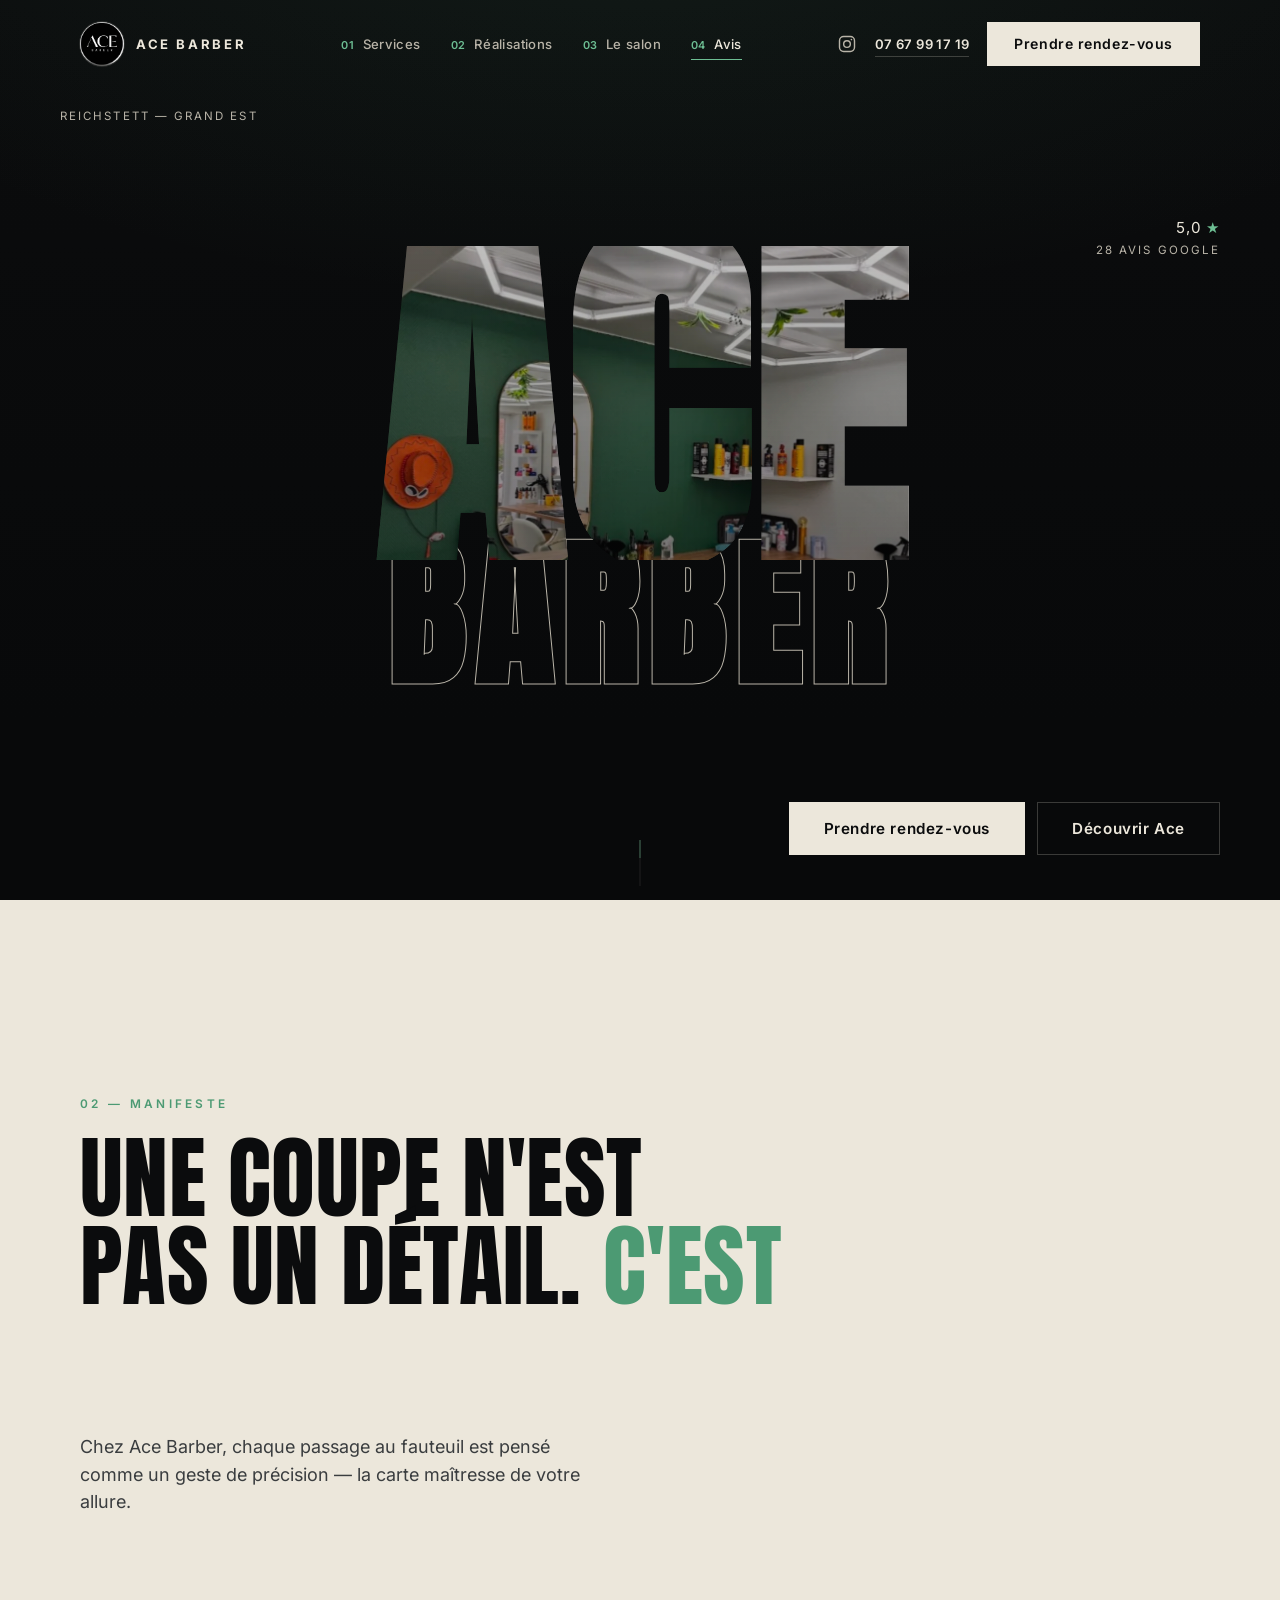
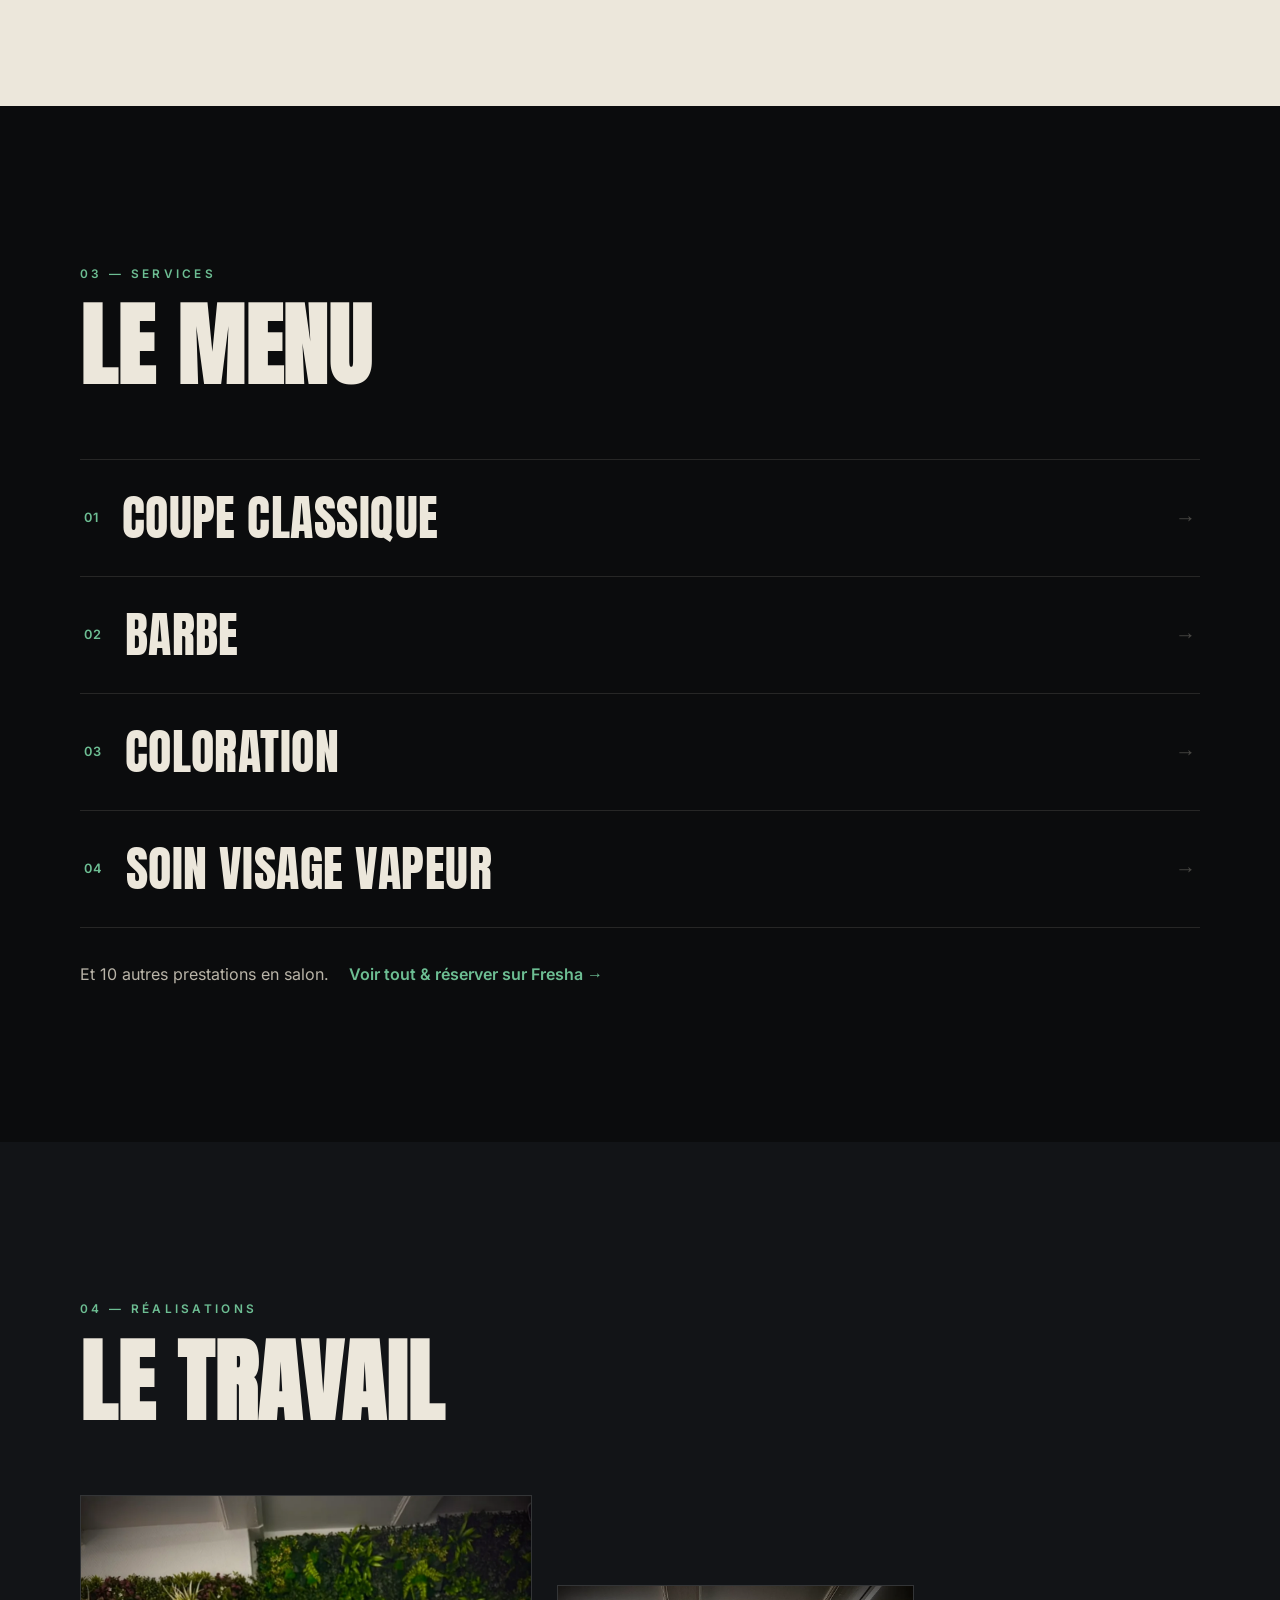
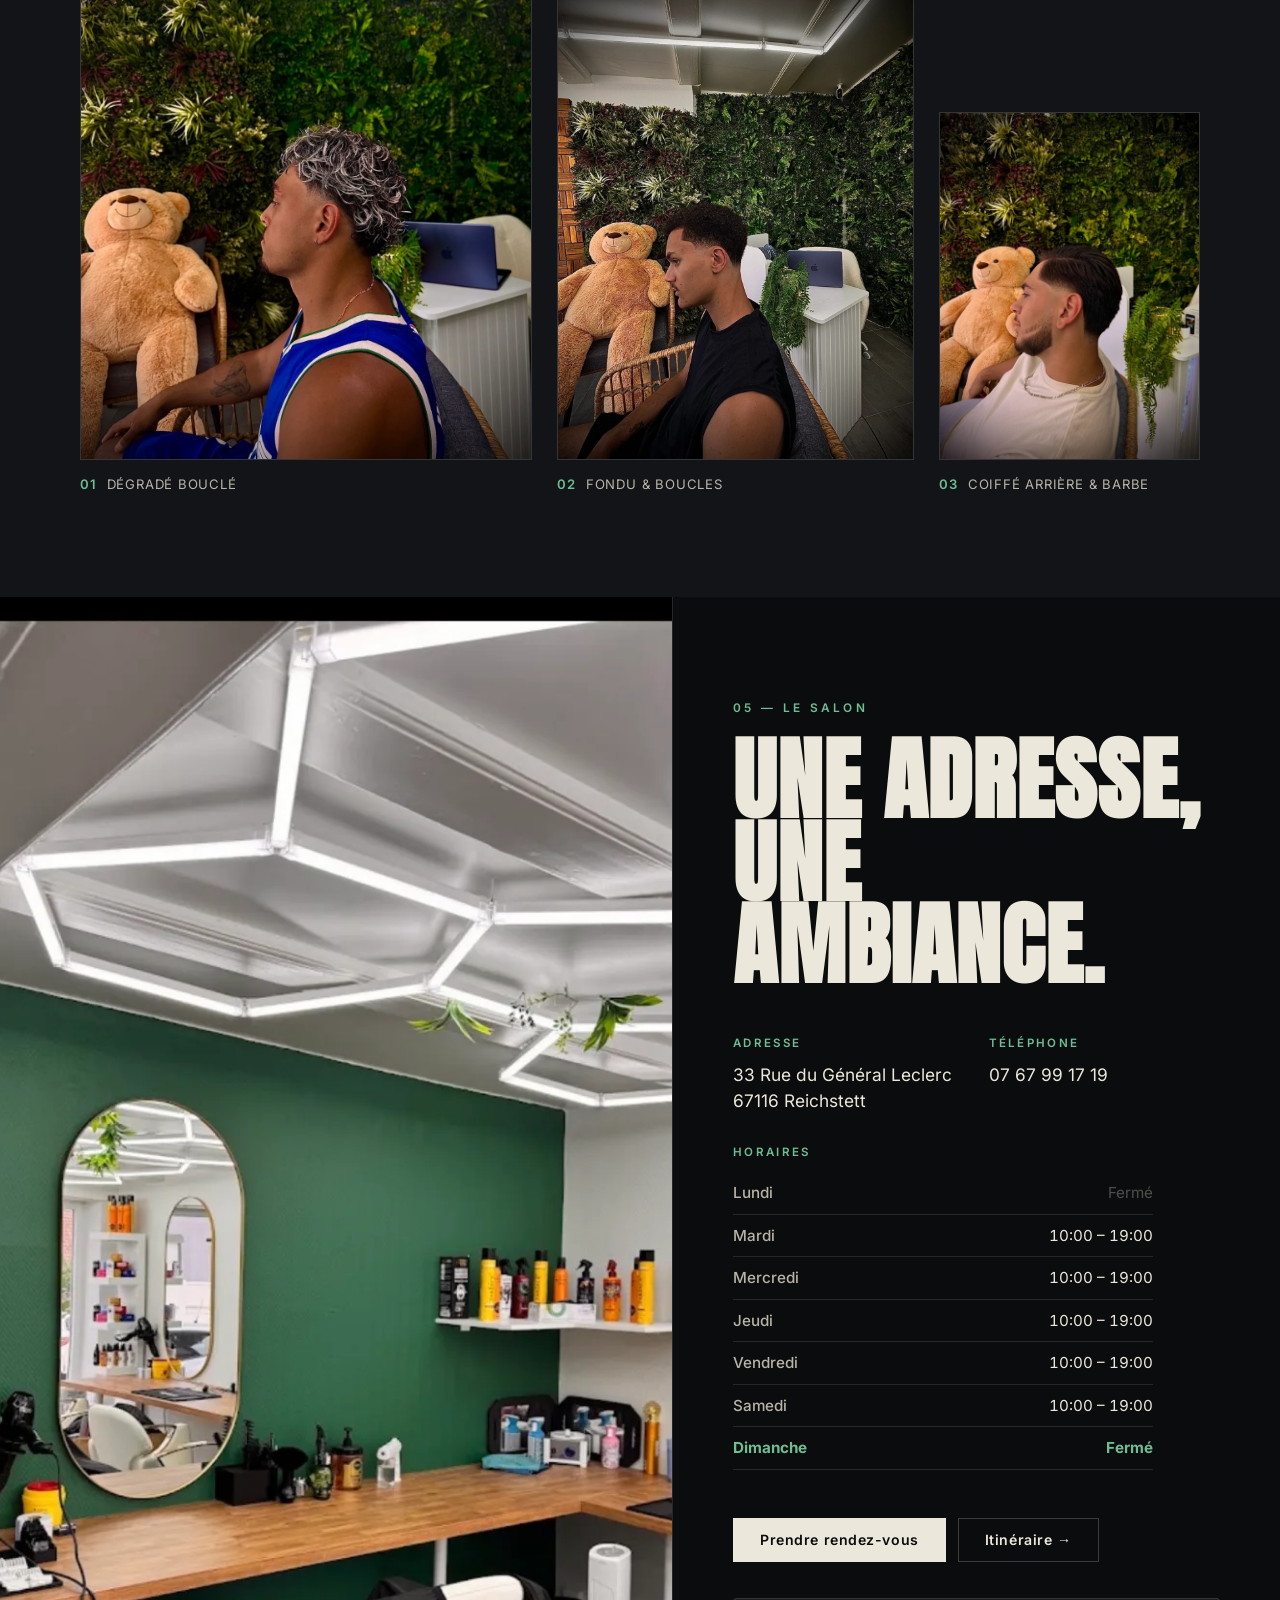
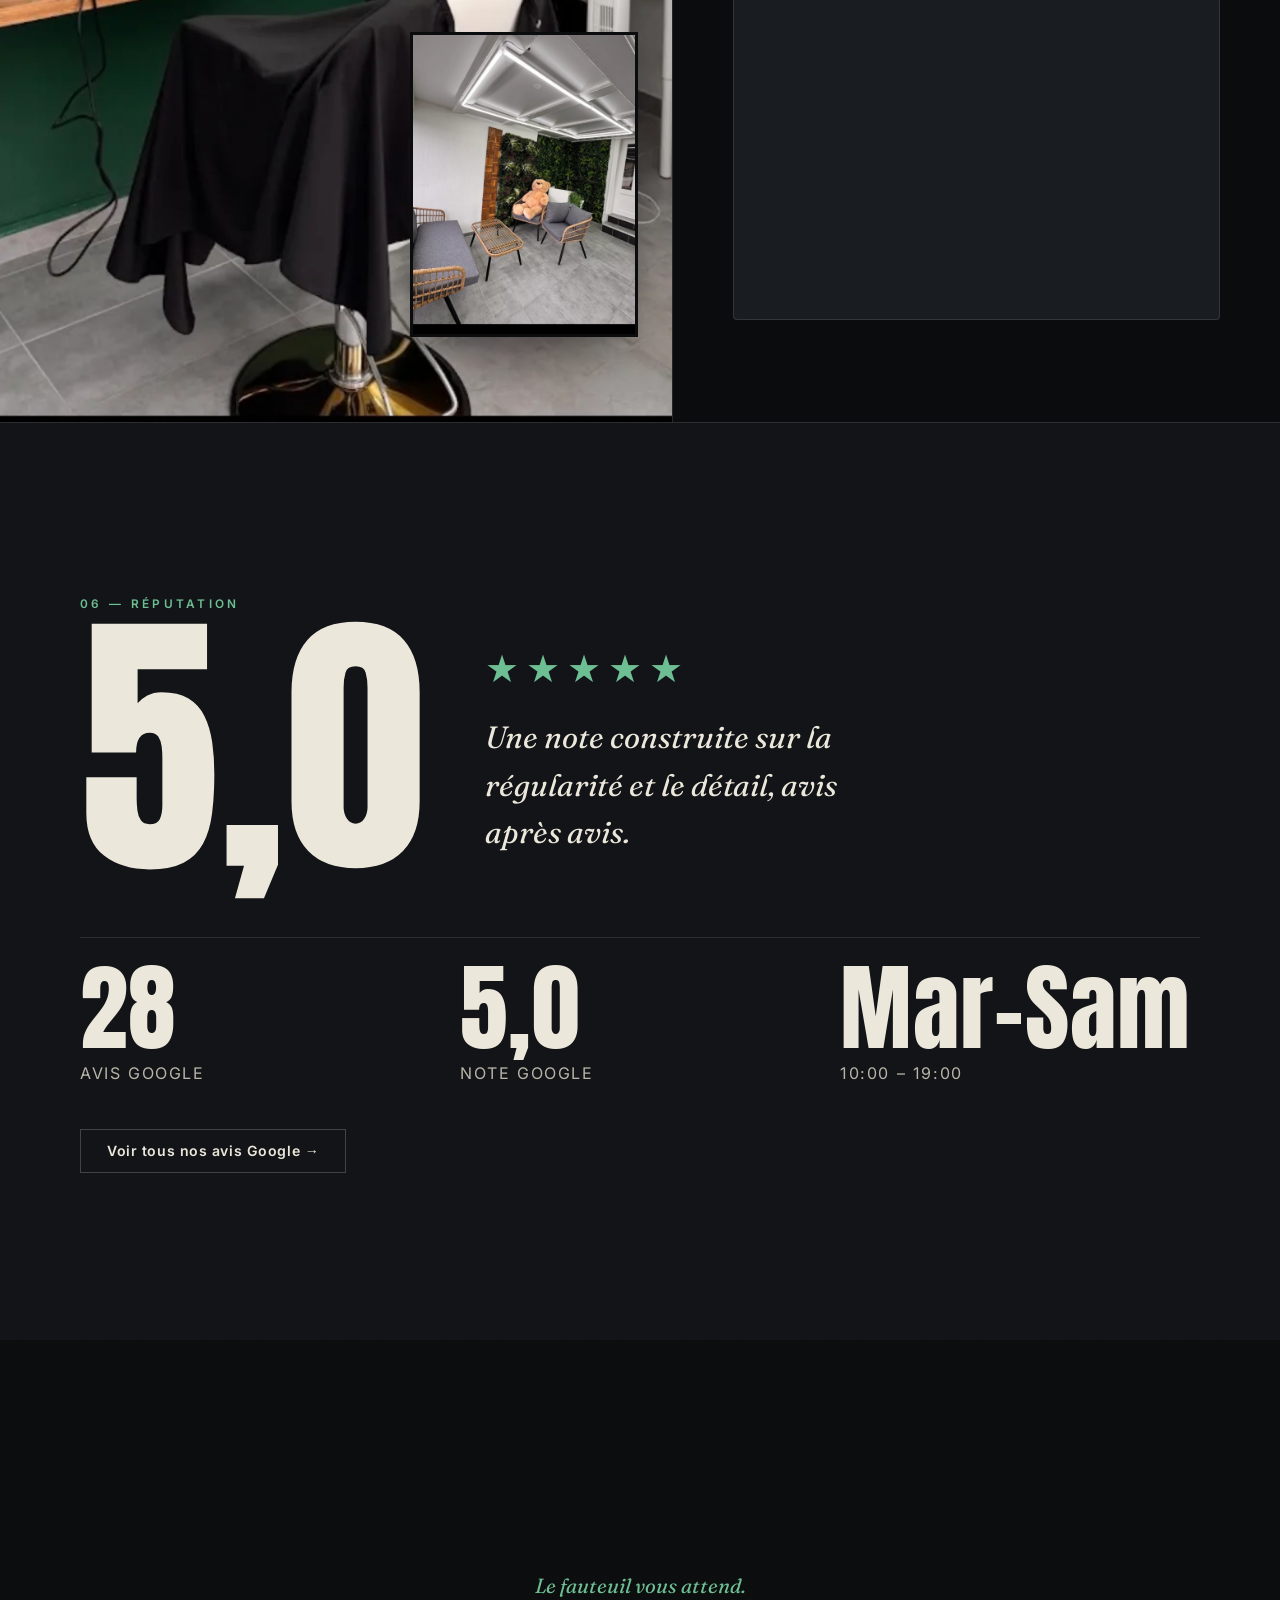
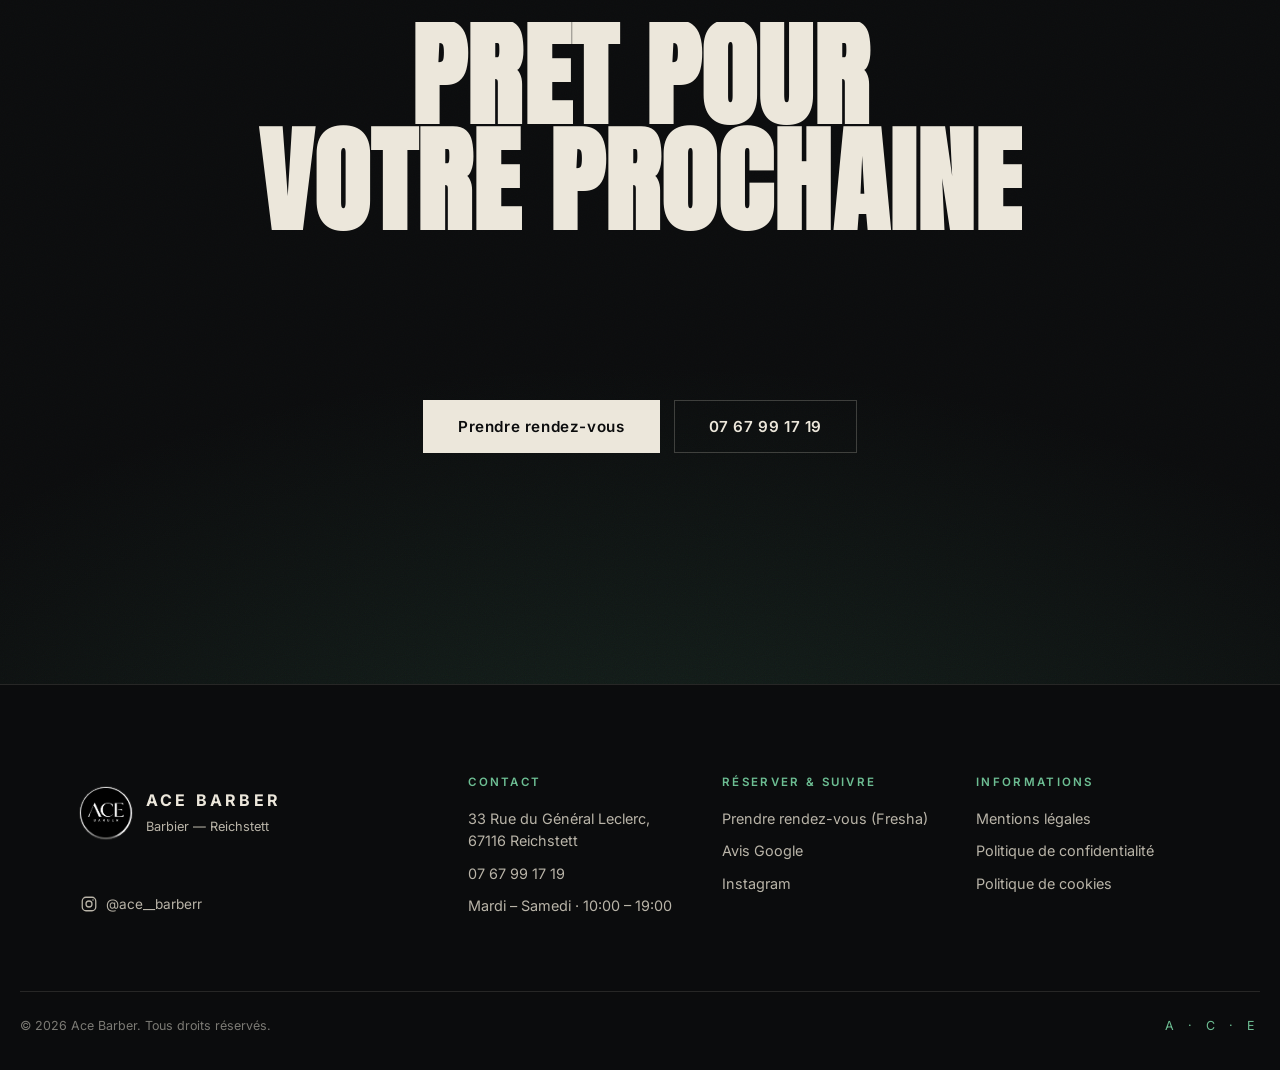
==== commit eb35e3f5: "Francise les textes anglais, retire le lead de la section Réalisations, logo en pied de page - Texte" ====
--- a/index.html
+++ b/index.html
@@ -3,13 +3,13 @@
 <head>
   <meta charset="utf-8" />
   <meta name="viewport" content="width=device-width, initial-scale=1" />
-  <title>Ace Barber — Barber club à Reichstett, près de Strasbourg</title>
-  <meta name="description" content="Ace Barber, le barber club de Reichstett. Coupes précises, barbes sculptées, soin du détail. Note 5,0/5. Prenez rendez-vous en ligne ou appelez le 07 67 99 17 19." />
+  <title>Ace Barber — Barbier à Reichstett, près de Strasbourg</title>
+  <meta name="description" content="Ace Barber, le barbier de Reichstett. Coupes précises, barbes sculptées, soin du détail. Note 5,0/5. Prenez rendez-vous en ligne ou appelez le 07 67 99 17 19." />
   <meta name="theme-color" content="#0B0C0D" />
 
   <meta property="og:type" content="business.business" />
-  <meta property="og:title" content="Ace Barber — Barber club à Reichstett" />
-  <meta property="og:description" content="Precision in every cut. Coupes précises, barbes sculptées. 33 Rue du Général Leclerc, 67116 Reichstett." />
+  <meta property="og:title" content="Ace Barber — Barbier à Reichstett" />
+  <meta property="og:description" content="Coupes précises, barbes sculptées. 33 Rue du Général Leclerc, 67116 Reichstett." />
   <meta property="og:locale" content="fr_FR" />
   <meta property="og:image" content="assets/img/IMG_3389.jpeg" />
 
@@ -29,7 +29,7 @@
     "@context": "https://schema.org",
     "@type": "HairSalon",
     "name": "Ace Barber",
-    "description": "Barber club à Reichstett : coupes précises, barbes sculptées et soins visage.",
+    "description": "Barbier à Reichstett : coupes précises, barbes sculptées et soins visage.",
     "image": "assets/img/IMG_3389.jpeg",
     "telephone": "+33767991719",
     "address": {
@@ -123,12 +123,12 @@
         <h1 class="hero__title">
           <span class="hero__ace" data-hero-photo aria-hidden="true">ACE</span>
           <span class="hero__barber">BARBER</span>
-          <span class="sr-only">Ace Barber, barber club à Reichstett</span>
+          <span class="sr-only">Ace Barber, barbier à Reichstett</span>
         </h1>
       </div>
 
       <div class="hero__foot">
-        <p class="hero__tag reveal">Precision in every cut.</p>
+        <p class="hero__tag reveal">La précision à chaque coupe.</p>
         <div class="hero__cta reveal">
           <a class="btn btn--solid btn--lg" data-booking-link href="#" target="_blank" rel="noopener">Prendre rendez-vous</a>
           <a class="btn btn--line btn--lg" href="#manifesto">Découvrir Ace</a>
@@ -205,7 +205,6 @@
             <span class="idx reveal">04 — Réalisations</span>
             <h2 class="sec-title reveal">Le travail</h2>
           </div>
-          <p class="work__lead reveal">Coupe après coupe. Des dégradés nets, des boucles maîtrisées, des finitions à la serviette chaude.</p>
         </header>
       </div>
 
@@ -223,10 +222,10 @@
           <div class="work__frame">
             <picture>
               <source data-srcset="assets/img/coupe2.webp" type="image/webp" />
-              <img src="assets/img/coupe2.jpeg" alt="Fade et boucles réalisés chez Ace Barber" width="1170" height="1560" loading="lazy" decoding="async" style="object-position:44% 46%" />
+              <img src="assets/img/coupe2.jpeg" alt="Fondu et boucles réalisés chez Ace Barber" width="1170" height="1560" loading="lazy" decoding="async" style="object-position:44% 46%" />
             </picture>
           </div>
-          <figcaption><span>02</span> Fade &amp; boucles</figcaption>
+          <figcaption><span>02</span> Fondu &amp; boucles</figcaption>
         </figure>
         <figure class="work__item work__item--c reveal">
           <div class="work__frame">
@@ -324,7 +323,7 @@
     <section class="final" aria-label="Prendre rendez-vous">
       <div class="final__grain" aria-hidden="true"></div>
       <div class="wrap final__inner">
-        <p class="final__kicker reveal">Ready for your next cut?</p>
+        <p class="final__kicker reveal">Le fauteuil vous attend.</p>
         <h2 class="final__title">
           <span class="reveal-word">PRÊT POUR</span><br />
           <span class="reveal-word">VOTRE PROCHAINE</span><br />
@@ -342,10 +341,11 @@
   <footer class="foot">
     <div class="wrap foot__grid">
       <div class="foot__brand">
-        <span class="brand__mark">A</span>
+        <img class="foot__logo" data-foot-logo src="assets/img/logo.jpg" alt="Ace Barber" width="52" height="52" />
+        <span class="brand__mark foot__mark">A</span>
         <div>
           <div class="foot__name">ACE BARBER</div>
-          <div class="foot__tag">Barber club — Reichstett</div>
+          <div class="foot__tag">Barbier — Reichstett</div>
         </div>
         <a class="foot__ig" href="https://www.instagram.com/ace__barberr/" target="_blank" rel="noopener noreferrer" aria-label="Instagram d'Ace Barber (nouvel onglet)">
           <svg viewBox="0 0 24 24" width="18" height="18" fill="none" stroke="currentColor" stroke-width="1.7" aria-hidden="true"><rect x="3" y="3" width="18" height="18" rx="5"/><circle cx="12" cy="12" r="4"/><circle cx="17.3" cy="6.7" r="1" fill="currentColor" stroke="none"/></svg>
--- a/assets/css/style.css
+++ b/assets/css/style.css
@@ -435,6 +435,11 @@
 .foot__grid { display: grid; grid-template-columns: 1.6fr 1fr 1fr 1fr; gap: 36px 30px; padding-bottom: clamp(40px, 5vw, 70px); border-bottom: 1px solid var(--line); }
 .foot__brand { display: flex; align-items: center; gap: 14px; flex-wrap: wrap; }
 .foot__brand .foot__ig { flex-basis: 100%; }
+/* Logo en pied de page (même traitement qu'en en-tête : anneau ivoire sur fond sombre) */
+.foot__logo { width: 52px; height: 52px; flex: none; object-fit: cover; border-radius: 50%; display: none;
+  box-shadow: inset 0 0 0 1px rgba(240, 237, 230, .35), 0 0 0 1px rgba(240, 237, 230, .12); }
+.foot__brand.has-logo .foot__logo { display: block; }
+.foot__brand.has-logo .foot__mark { display: none; }
 .foot__link-btn { background: none; border: 0; cursor: pointer; }
 .foot__name { font-weight: 700; letter-spacing: .2em; }
 .foot__tag { color: var(--ivory-2); font-size: .8rem; margin-top: 4px; }
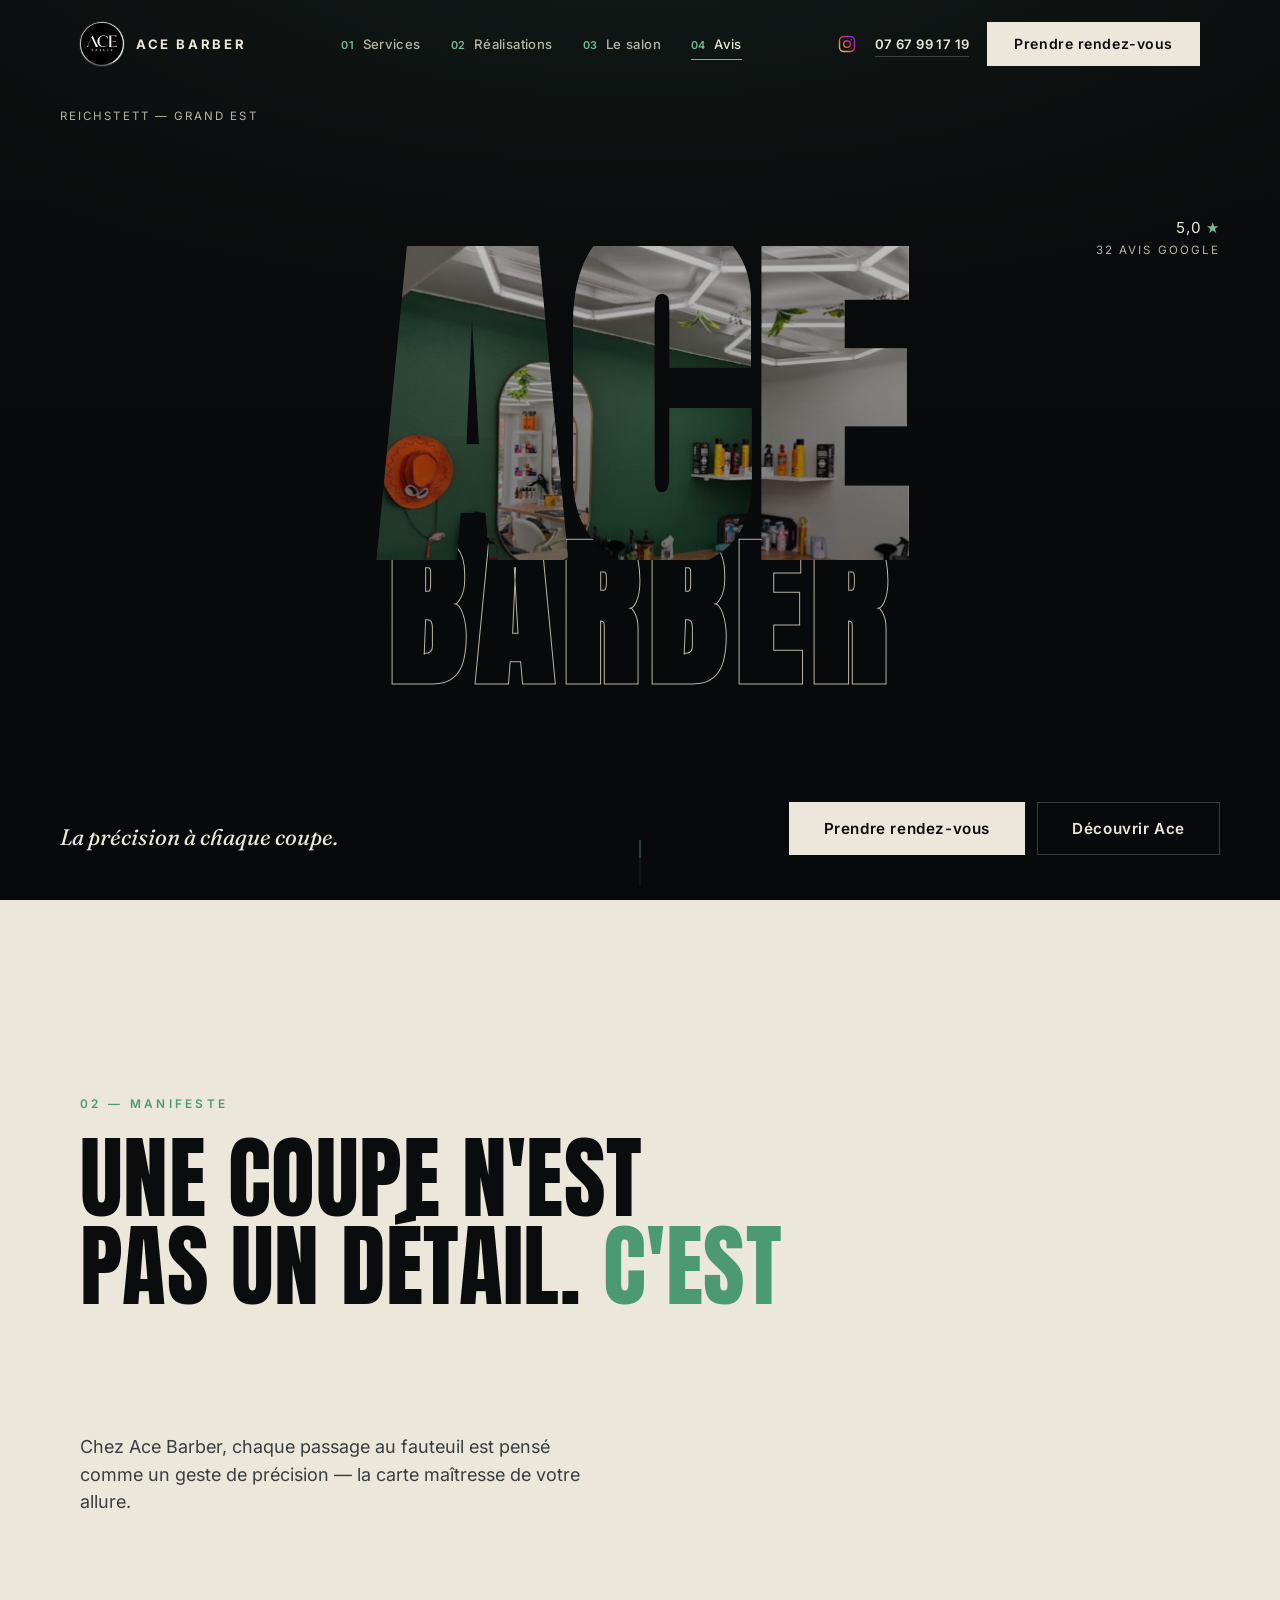
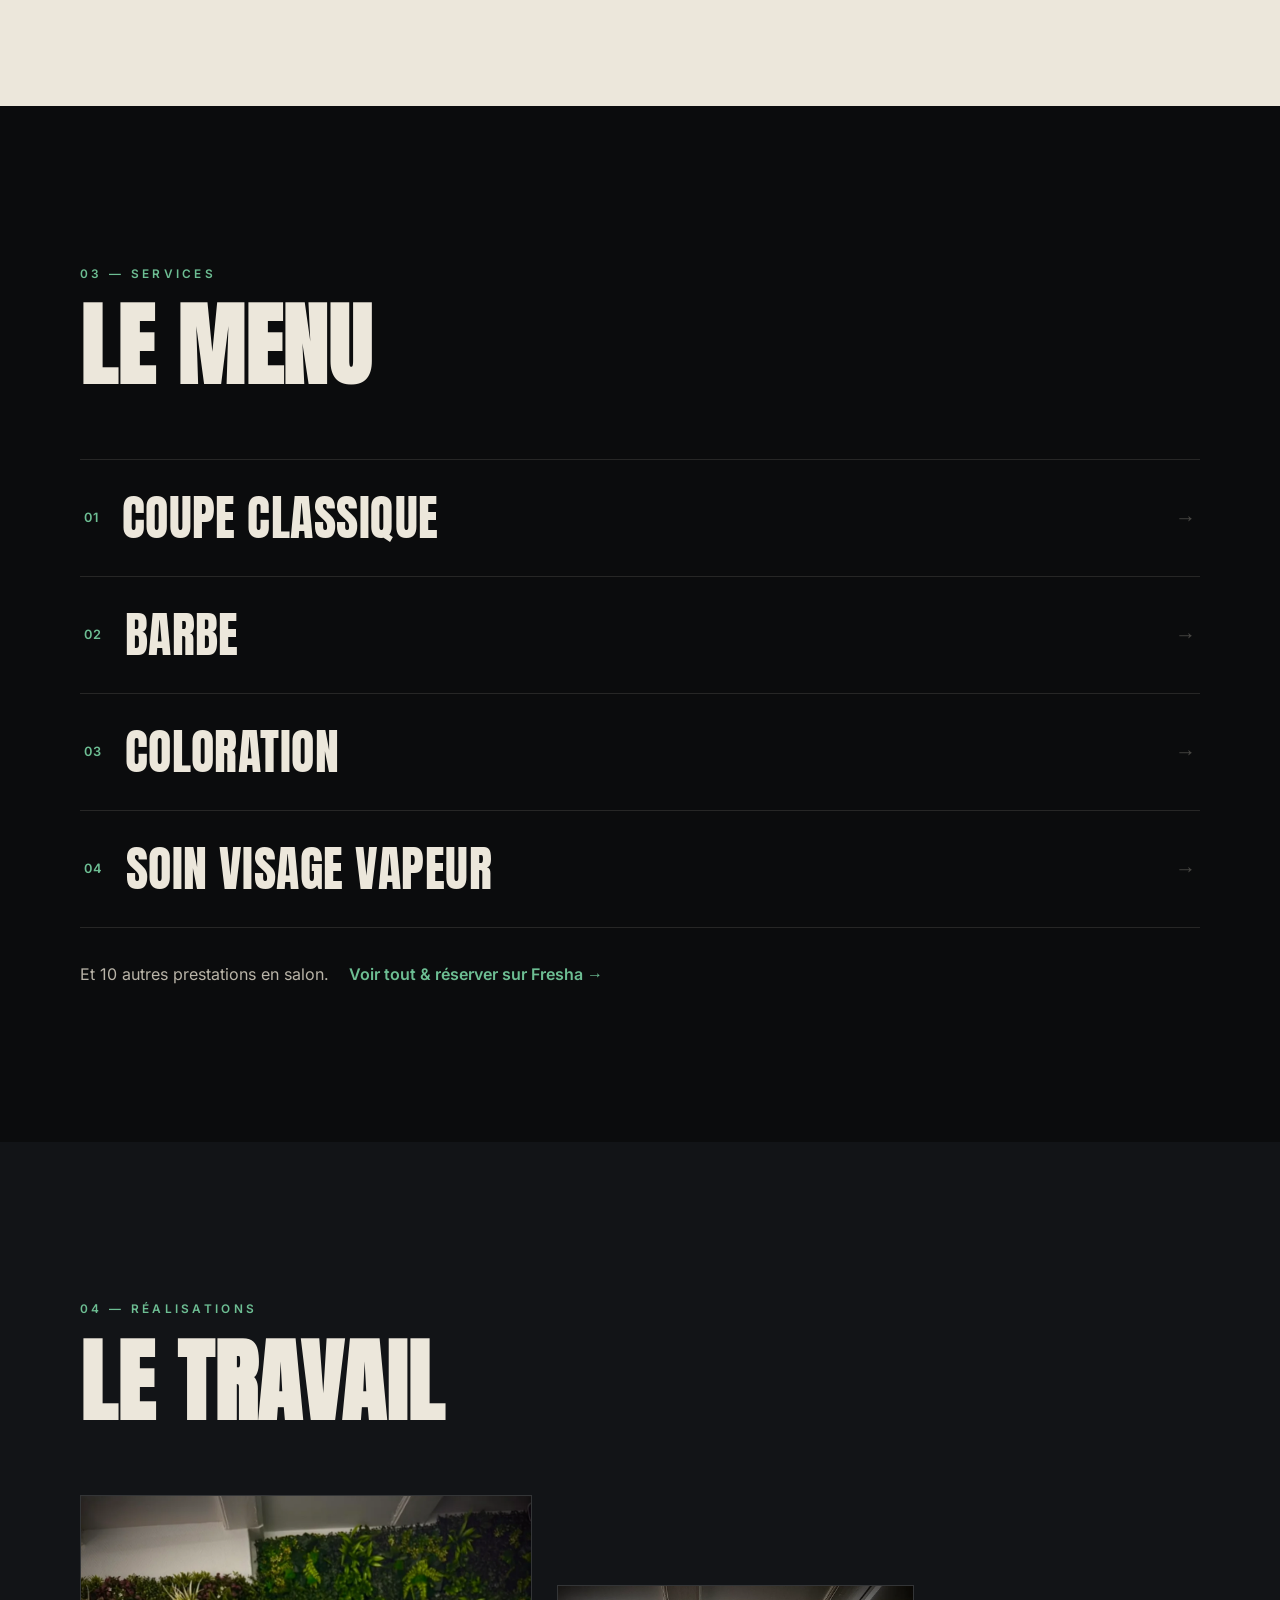
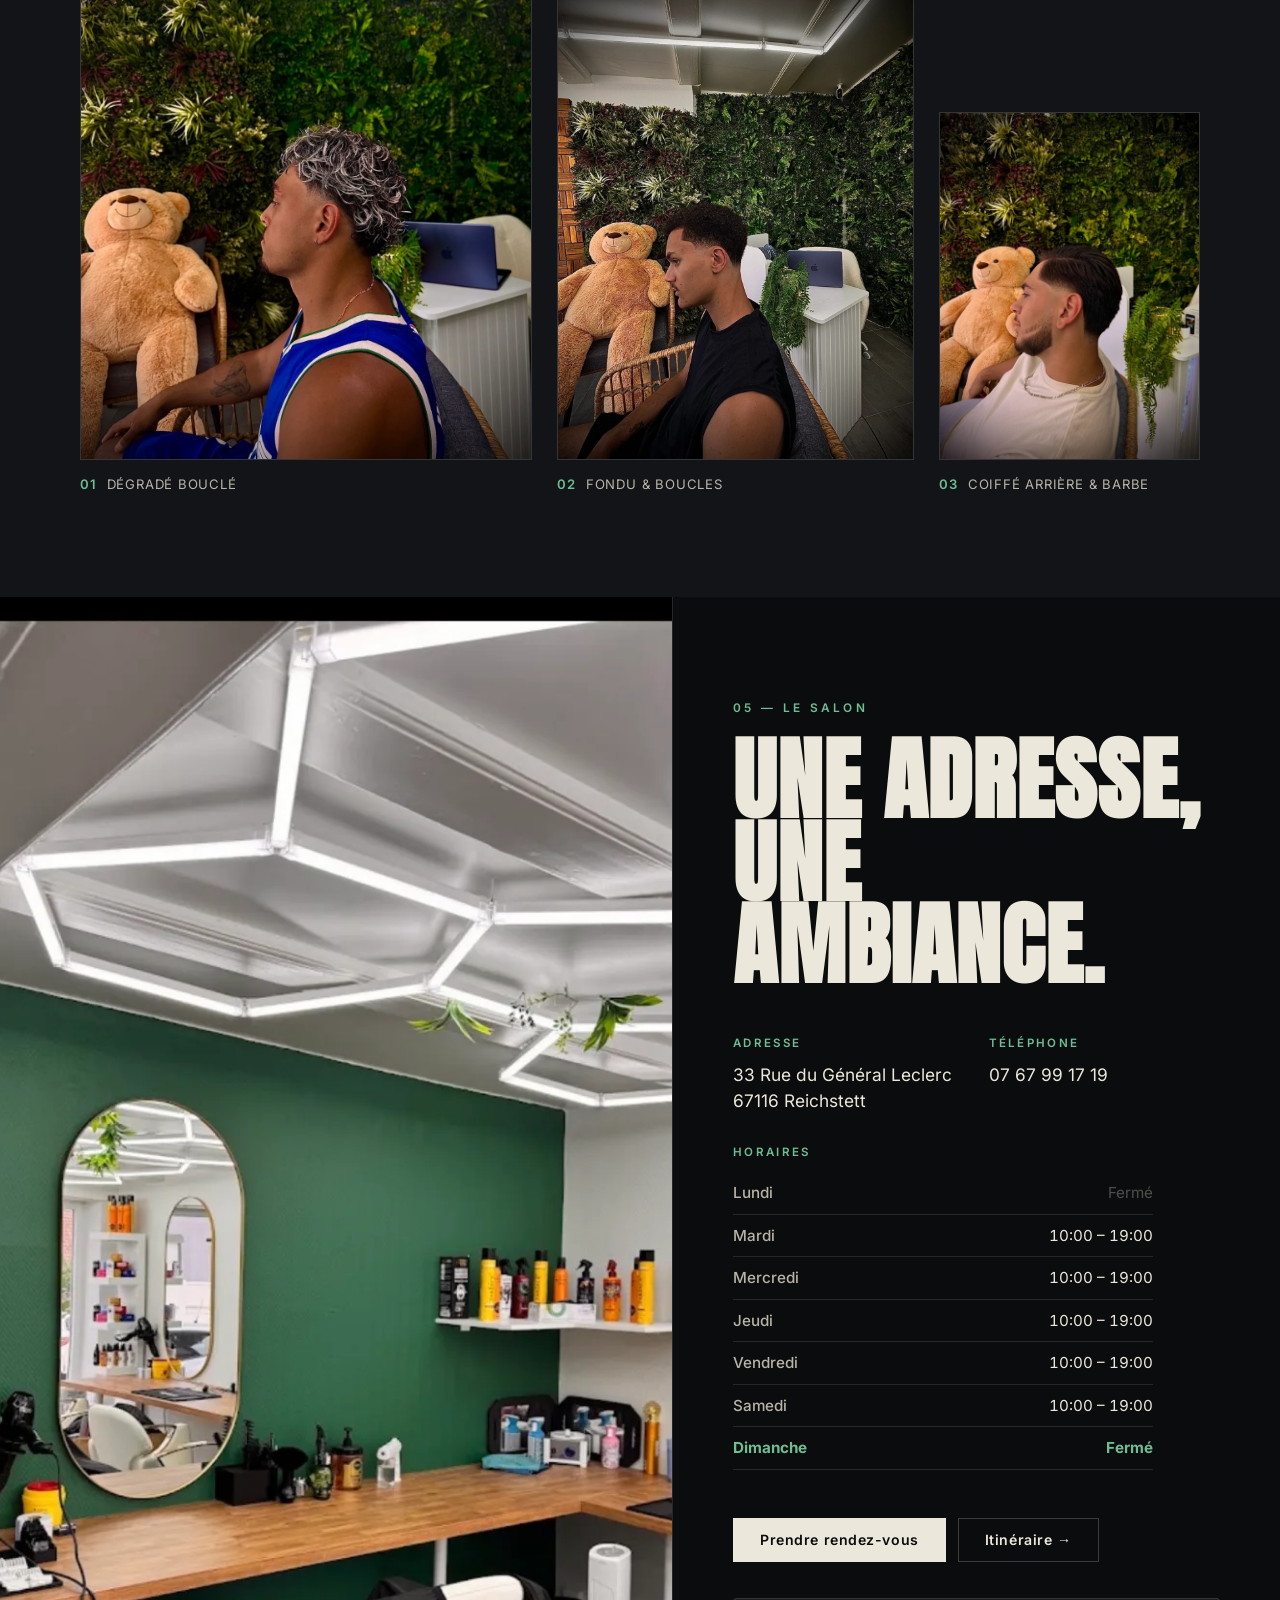
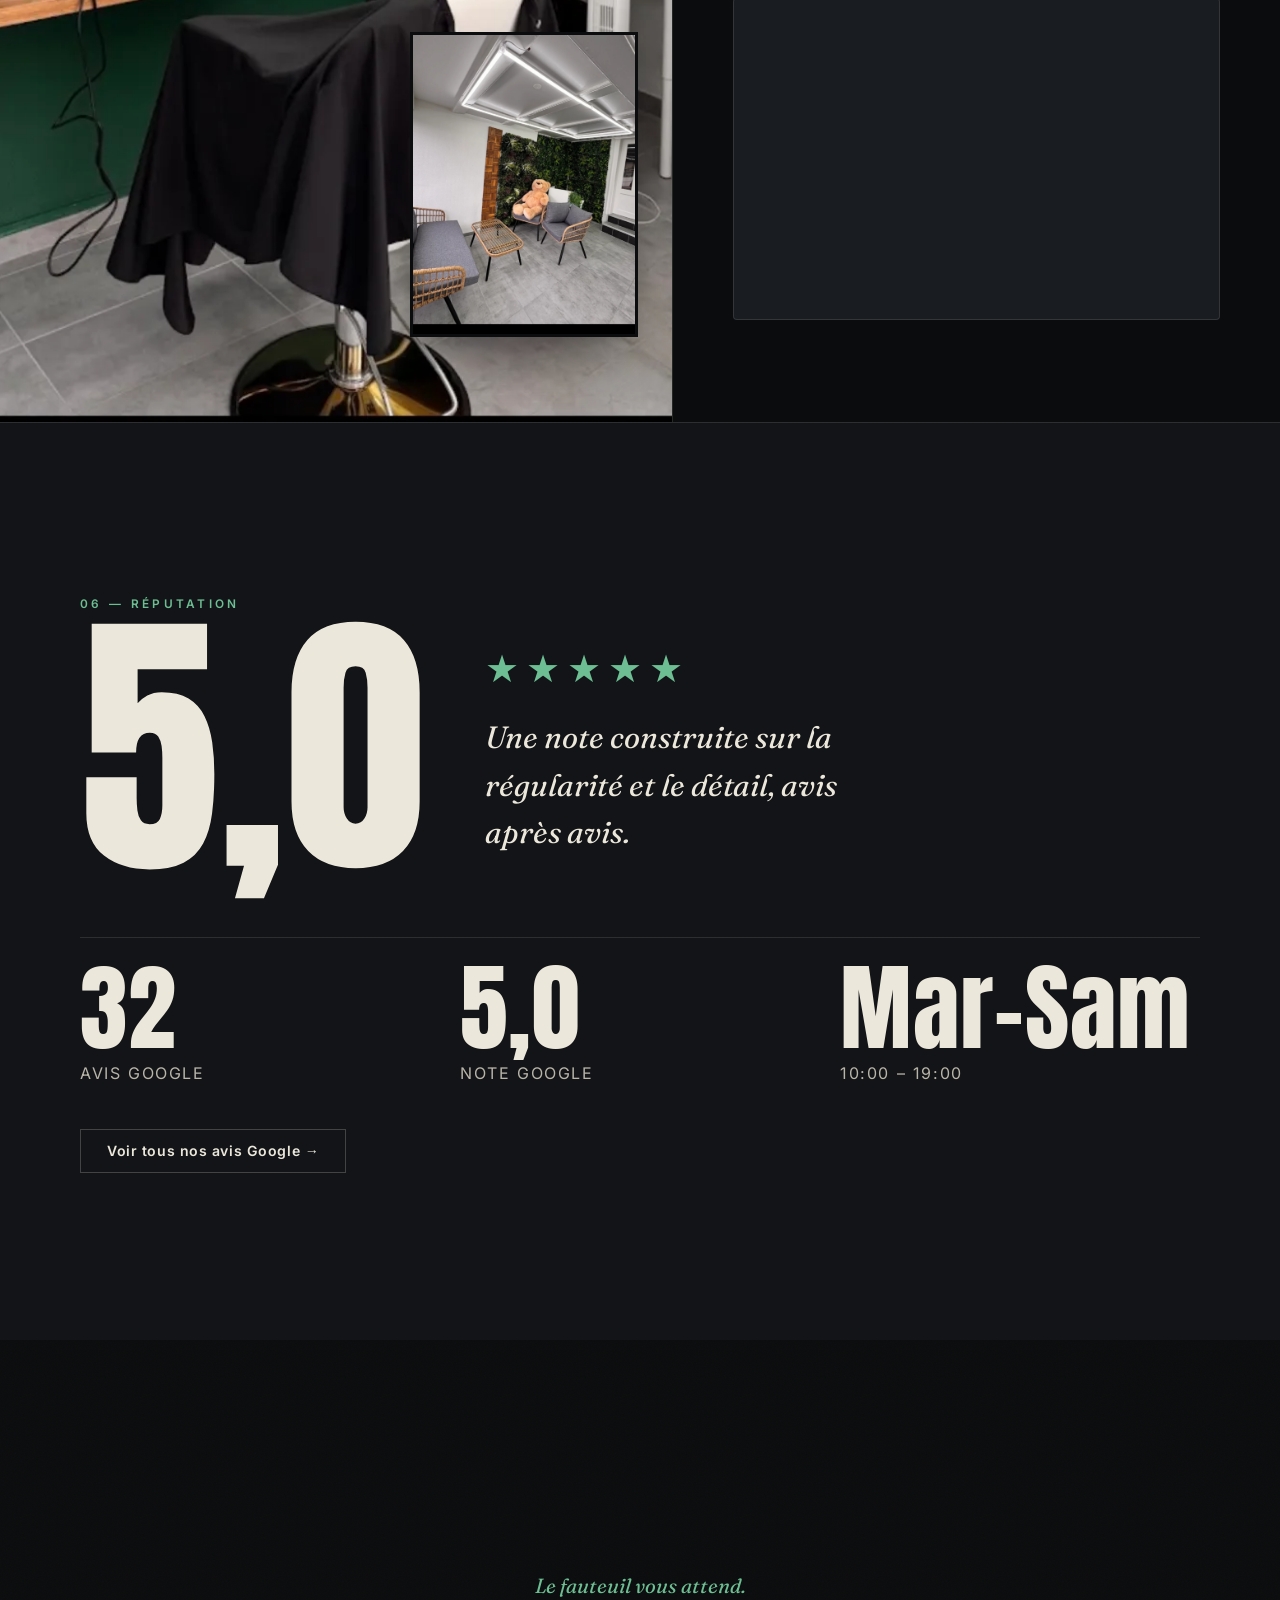
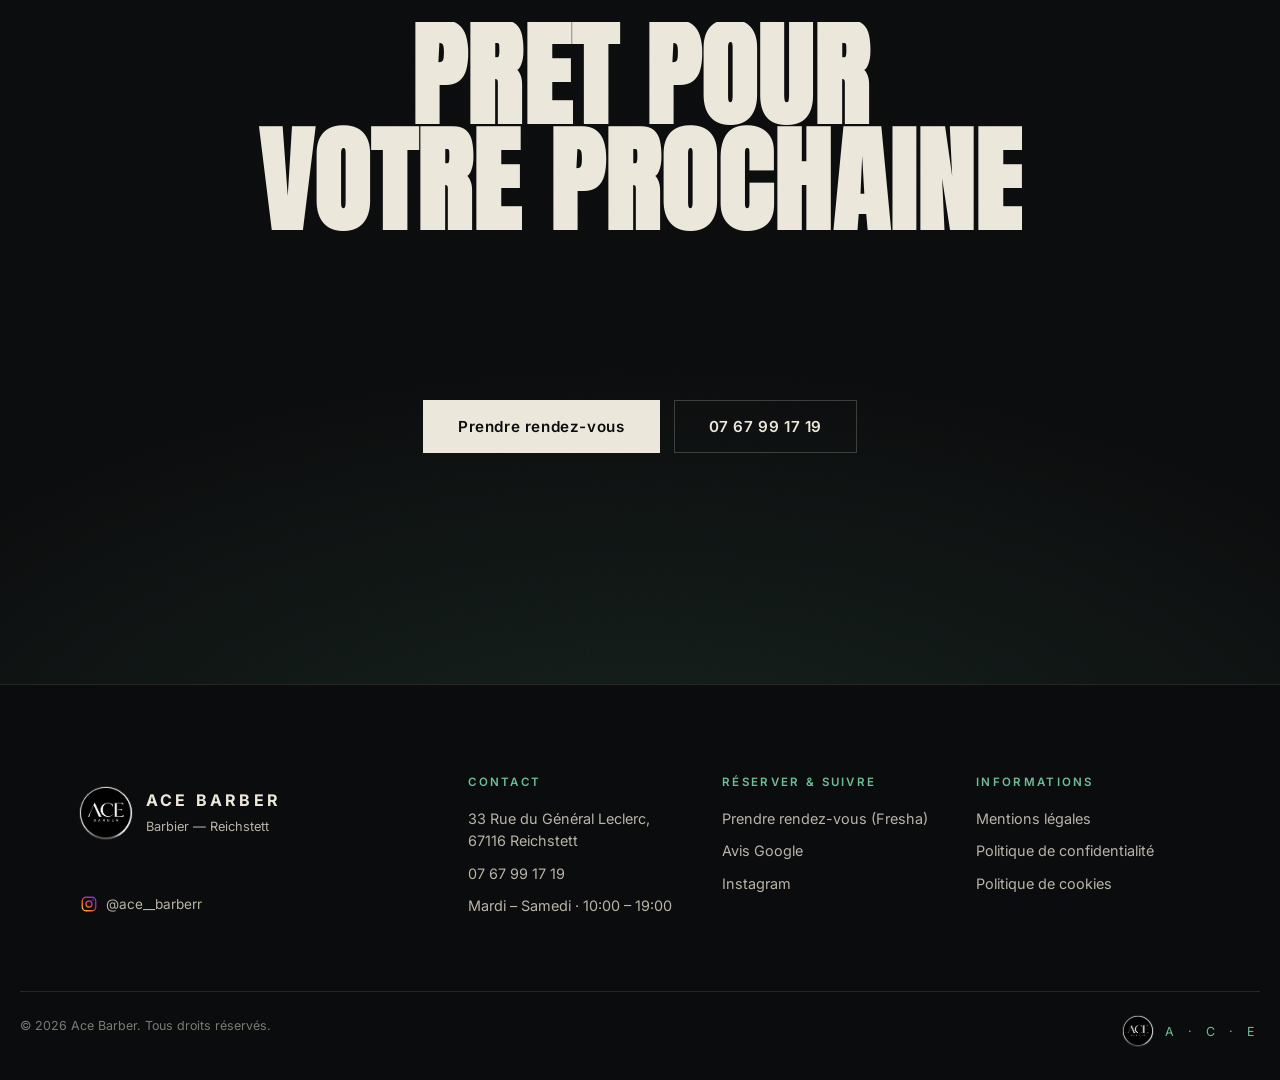
==== commit 79b7e908: "Logo dans la signature de bas de page, icône Instagram en couleur, avis Google à 32 - Logo Ace Barbe" ====
--- a/index.html
+++ b/index.html
@@ -42,7 +42,7 @@
     "openingHoursSpecification": [
       { "@type": "OpeningHoursSpecification", "dayOfWeek": ["Tuesday","Wednesday","Thursday","Friday","Saturday"], "opens": "10:00", "closes": "19:00" }
     ],
-    "aggregateRating": { "@type": "AggregateRating", "ratingValue": "5.0", "reviewCount": "28" }
+    "aggregateRating": { "@type": "AggregateRating", "ratingValue": "5.0", "reviewCount": "32" }
   }
   </script>
 </head>
@@ -77,7 +77,7 @@
 
       <div class="nav__end">
         <a class="nav__ig" href="https://www.instagram.com/ace__barberr/" target="_blank" rel="noopener noreferrer" aria-label="Instagram d'Ace Barber (nouvel onglet)">
-          <svg viewBox="0 0 24 24" width="20" height="20" fill="none" stroke="currentColor" stroke-width="1.7" aria-hidden="true"><rect x="3" y="3" width="18" height="18" rx="5"/><circle cx="12" cy="12" r="4"/><circle cx="17.3" cy="6.7" r="1" fill="currentColor" stroke="none"/></svg>
+          <svg viewBox="0 0 24 24" width="20" height="20" fill="none" stroke="url(#ig-grad-nav)" stroke-width="1.7" aria-hidden="true"><defs><linearGradient id="ig-grad-nav" x1="2" y1="22" x2="22" y2="2" gradientUnits="userSpaceOnUse"><stop offset="0" stop-color="#feda75"/><stop offset=".3" stop-color="#fa7e1e"/><stop offset=".55" stop-color="#d62976"/><stop offset=".8" stop-color="#962fbf"/><stop offset="1" stop-color="#4f5bd5"/></linearGradient></defs><rect x="3" y="3" width="18" height="18" rx="5"/><circle cx="12" cy="12" r="4"/><circle cx="17.3" cy="6.7" r="1" fill="url(#ig-grad-nav)" stroke="none"/></svg>
         </a>
         <a class="link-phone" data-phone-link href="#" aria-label="Appeler Ace Barber">07 67 99 17 19</a>
         <a class="btn btn--solid" data-booking-link href="#" target="_blank" rel="noopener">Prendre rendez-vous</a>
@@ -98,7 +98,7 @@
       <a class="btn btn--solid btn--block" data-booking-link href="#" target="_blank" rel="noopener">Prendre rendez-vous</a>
       <a class="btn btn--ghost btn--block" data-phone-link href="#">Appeler — 07 67 99 17 19</a>
       <a class="menu__ig" href="https://www.instagram.com/ace__barberr/" target="_blank" rel="noopener noreferrer">
-        <svg viewBox="0 0 24 24" width="18" height="18" fill="none" stroke="currentColor" stroke-width="1.7" aria-hidden="true"><rect x="3" y="3" width="18" height="18" rx="5"/><circle cx="12" cy="12" r="4"/><circle cx="17.3" cy="6.7" r="1" fill="currentColor" stroke="none"/></svg>
+        <svg viewBox="0 0 24 24" width="18" height="18" fill="none" stroke="url(#ig-grad-menu)" stroke-width="1.7" aria-hidden="true"><defs><linearGradient id="ig-grad-menu" x1="2" y1="22" x2="22" y2="2" gradientUnits="userSpaceOnUse"><stop offset="0" stop-color="#feda75"/><stop offset=".3" stop-color="#fa7e1e"/><stop offset=".55" stop-color="#d62976"/><stop offset=".8" stop-color="#962fbf"/><stop offset="1" stop-color="#4f5bd5"/></linearGradient></defs><rect x="3" y="3" width="18" height="18" rx="5"/><circle cx="12" cy="12" r="4"/><circle cx="17.3" cy="6.7" r="1" fill="url(#ig-grad-menu)" stroke="none"/></svg>
         <span>@ace__barberr</span>
       </a>
       <p class="menu__addr"><a data-maps-link href="#" target="_blank" rel="noopener">33 Rue du Général Leclerc · 67116 Reichstett</a></p>
@@ -116,7 +116,7 @@
       </div>
       <div class="hero__meta hero__meta--tr reveal">
         <span class="hero__rate"><span data-google-rating>5,0</span> <em>★</em></span>
-        <span><span data-google-count>28</span> avis Google</span>
+        <span><span data-google-count>32</span> avis Google</span>
       </div>
 
       <div class="hero__center">
@@ -308,7 +308,7 @@
           </div>
         </div>
         <div class="rep__stats">
-          <div class="rep__stat reveal"><strong><span data-google-count>28</span></strong><span>avis Google</span></div>
+          <div class="rep__stat reveal"><strong><span data-google-count>32</span></strong><span>avis Google</span></div>
           <div class="rep__stat reveal"><strong data-google-rating>5,0</strong><span>note Google</span></div>
           <div class="rep__stat reveal"><strong>Mar–Sam</strong><span>10:00 – 19:00</span></div>
         </div>
@@ -348,7 +348,7 @@
           <div class="foot__tag">Barbier — Reichstett</div>
         </div>
         <a class="foot__ig" href="https://www.instagram.com/ace__barberr/" target="_blank" rel="noopener noreferrer" aria-label="Instagram d'Ace Barber (nouvel onglet)">
-          <svg viewBox="0 0 24 24" width="18" height="18" fill="none" stroke="currentColor" stroke-width="1.7" aria-hidden="true"><rect x="3" y="3" width="18" height="18" rx="5"/><circle cx="12" cy="12" r="4"/><circle cx="17.3" cy="6.7" r="1" fill="currentColor" stroke="none"/></svg>
+          <svg viewBox="0 0 24 24" width="18" height="18" fill="none" stroke="url(#ig-grad-foot)" stroke-width="1.7" aria-hidden="true"><defs><linearGradient id="ig-grad-foot" x1="2" y1="22" x2="22" y2="2" gradientUnits="userSpaceOnUse"><stop offset="0" stop-color="#feda75"/><stop offset=".3" stop-color="#fa7e1e"/><stop offset=".55" stop-color="#d62976"/><stop offset=".8" stop-color="#962fbf"/><stop offset="1" stop-color="#4f5bd5"/></linearGradient></defs><rect x="3" y="3" width="18" height="18" rx="5"/><circle cx="12" cy="12" r="4"/><circle cx="17.3" cy="6.7" r="1" fill="url(#ig-grad-foot)" stroke="none"/></svg>
           <span>@ace__barberr</span>
         </a>
       </div>
@@ -376,7 +376,10 @@
     </div>
     <div class="wrap foot__bottom">
       <span>© <span data-year>2026</span> Ace Barber. Tous droits réservés.</span>
-      <span class="foot__ace">A · C · E</span>
+      <span class="foot__sign">
+        <img class="foot__sign-logo" data-foot-sign-logo src="assets/img/logo.jpg" alt="Ace Barber" width="30" height="30" />
+        <span class="foot__ace">A · C · E</span>
+      </span>
     </div>
   </footer>
 
--- a/assets/css/style.css
+++ b/assets/css/style.css
@@ -447,6 +447,10 @@
 .foot__col a, .foot__col span { display: block; color: var(--ivory-2); font-size: .9rem; margin-bottom: 10px; transition: color .3s; }
 .foot__col a:hover { color: var(--ivory); }
 .foot__bottom { display: flex; justify-content: space-between; flex-wrap: wrap; gap: 12px; padding: 24px 0 34px; color: rgba(236,231,219,.5); font-size: .78rem; }
+.foot__sign { display: inline-flex; align-items: center; gap: 12px; }
+.foot__sign-logo { width: 30px; height: 30px; flex: none; object-fit: cover; border-radius: 50%; display: none;
+  box-shadow: inset 0 0 0 1px rgba(240, 237, 230, .35), 0 0 0 1px rgba(240, 237, 230, .12); }
+.foot__sign.has-logo .foot__sign-logo { display: block; }
 .foot__ace { letter-spacing: .4em; color: var(--ace-bright); }
 
 /* =====================================================================
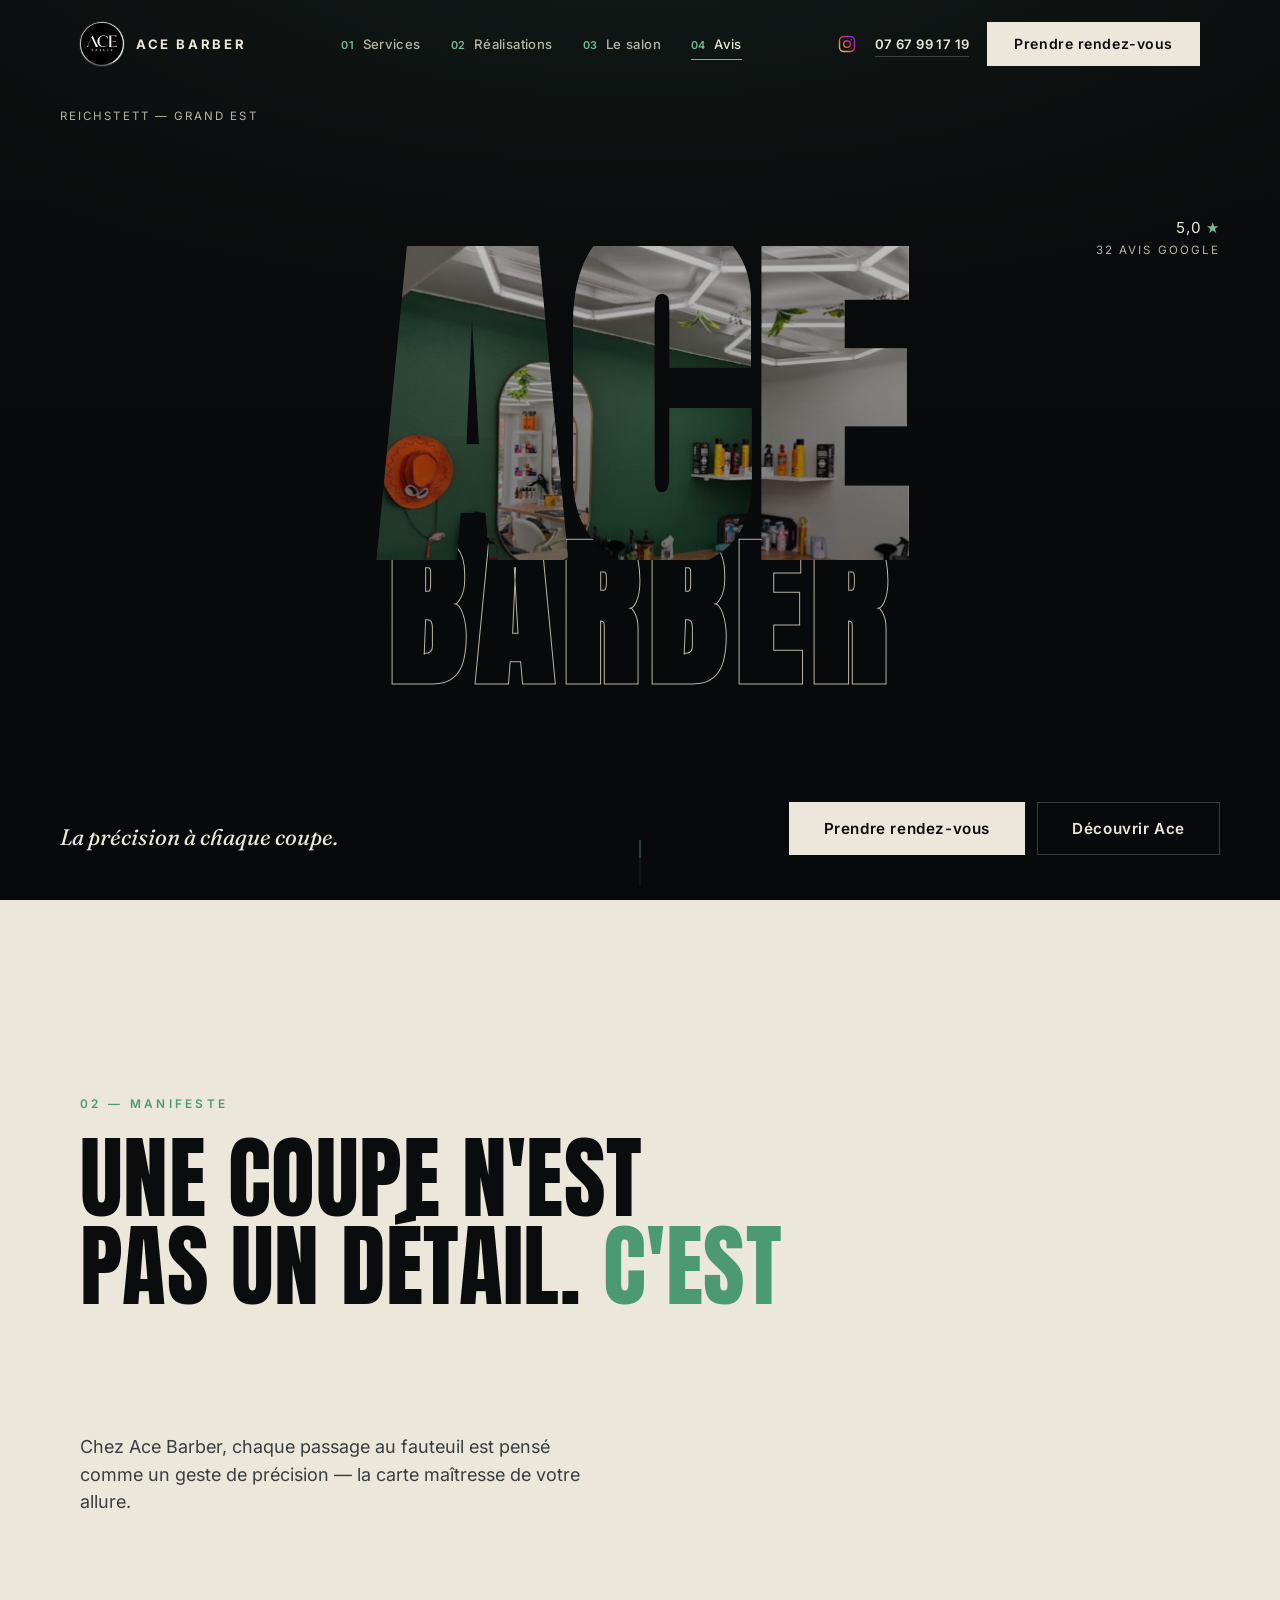
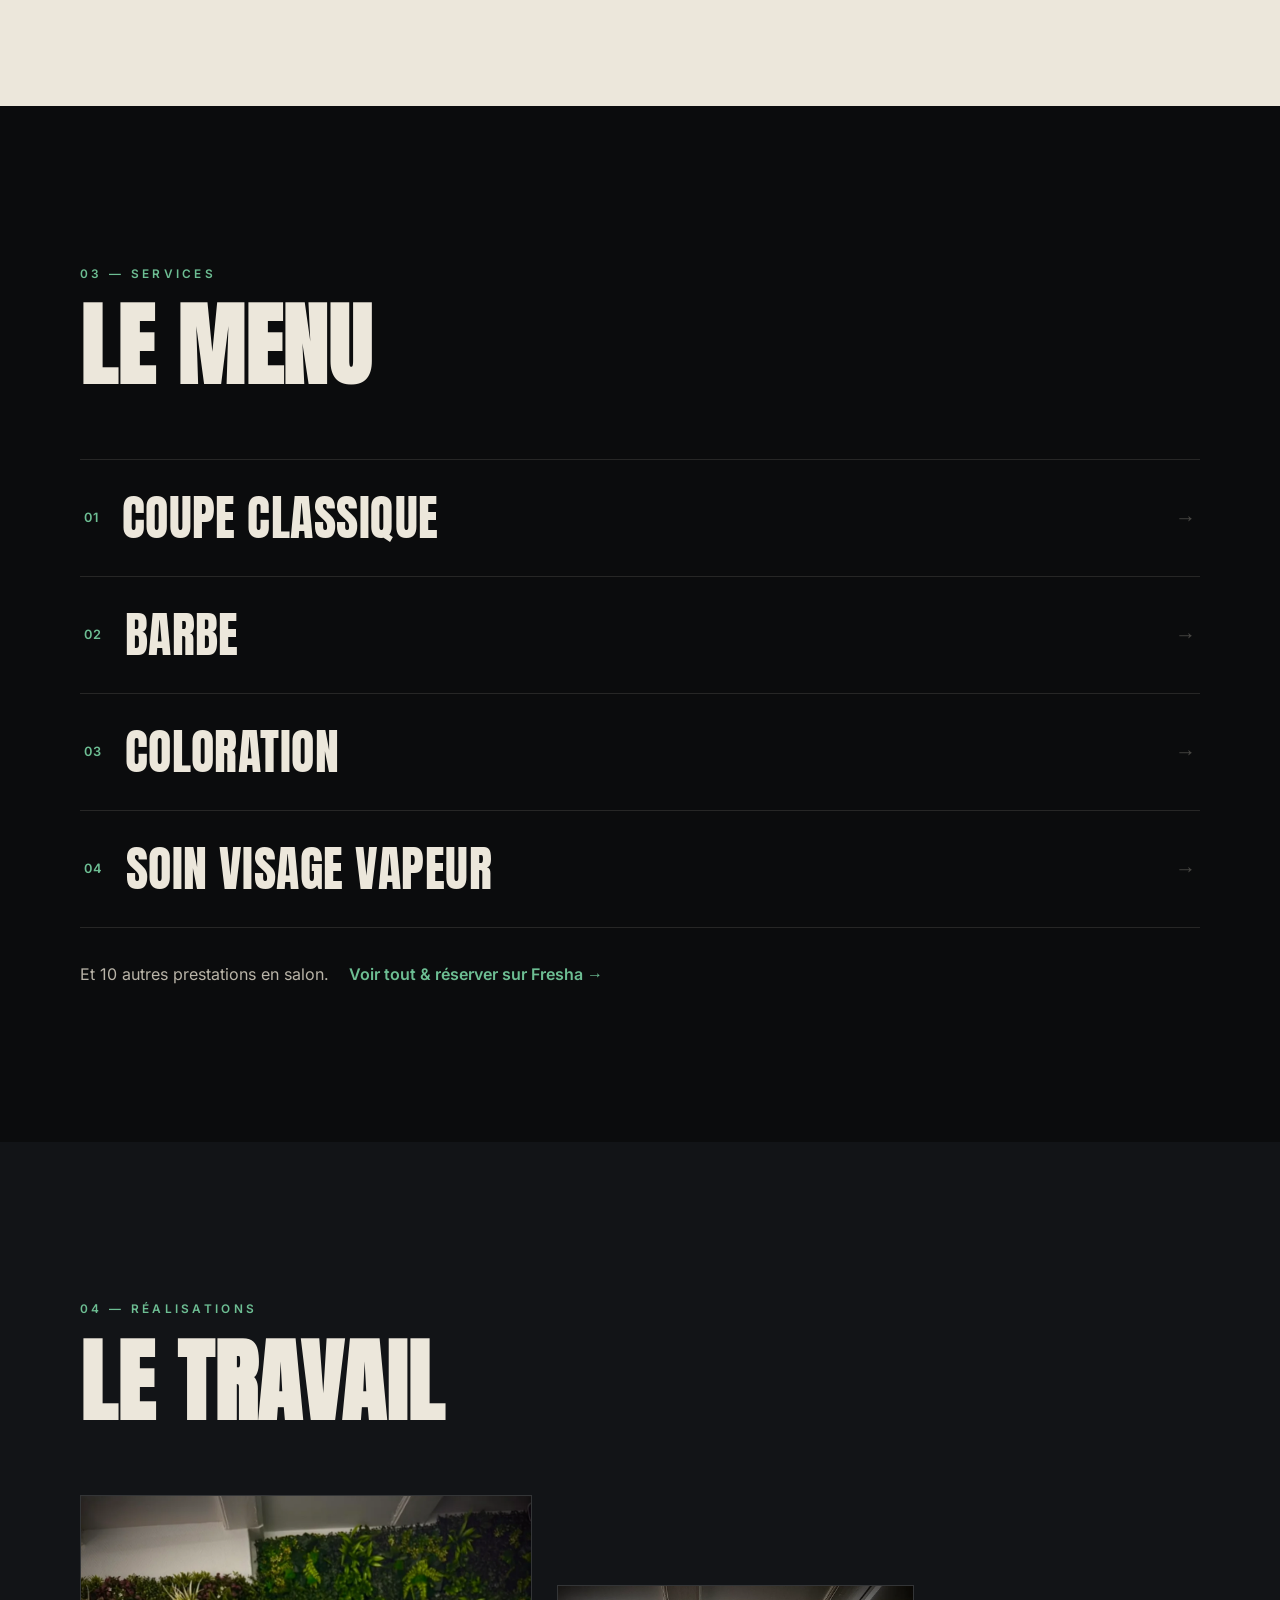
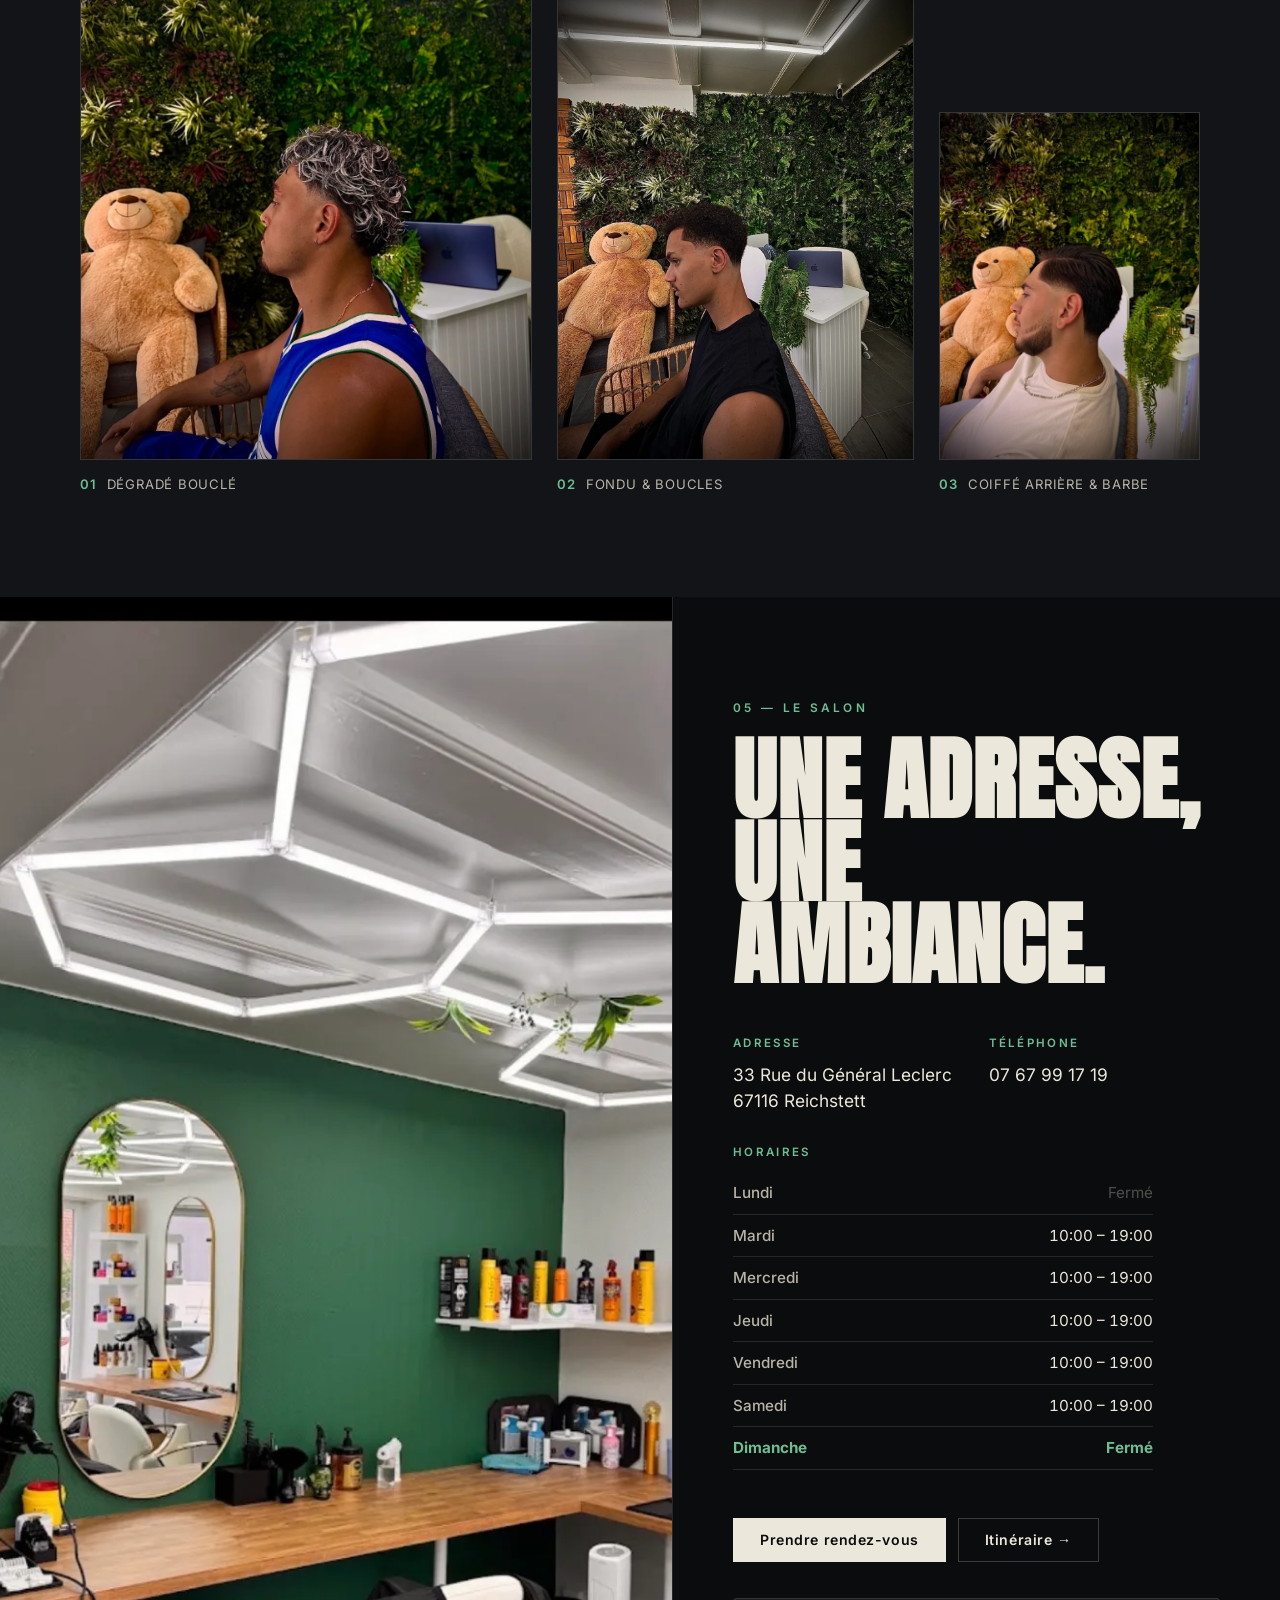
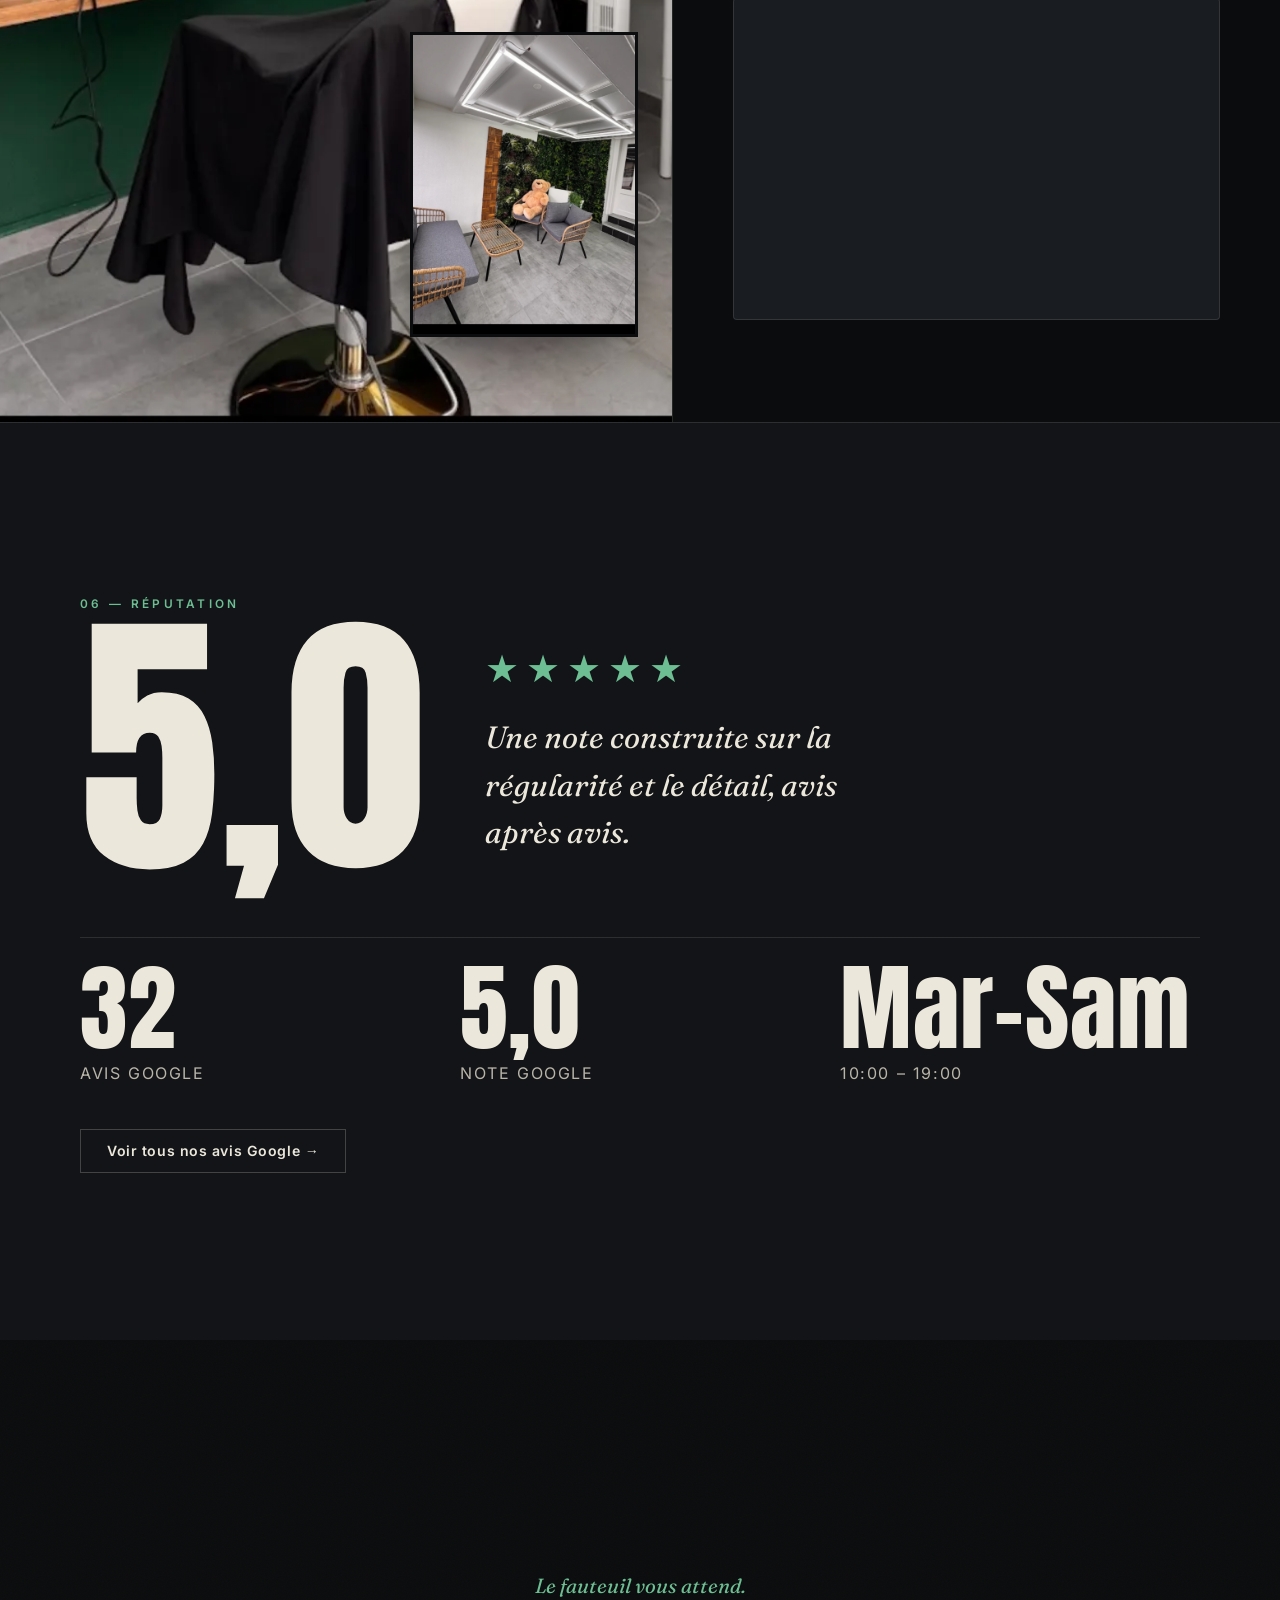
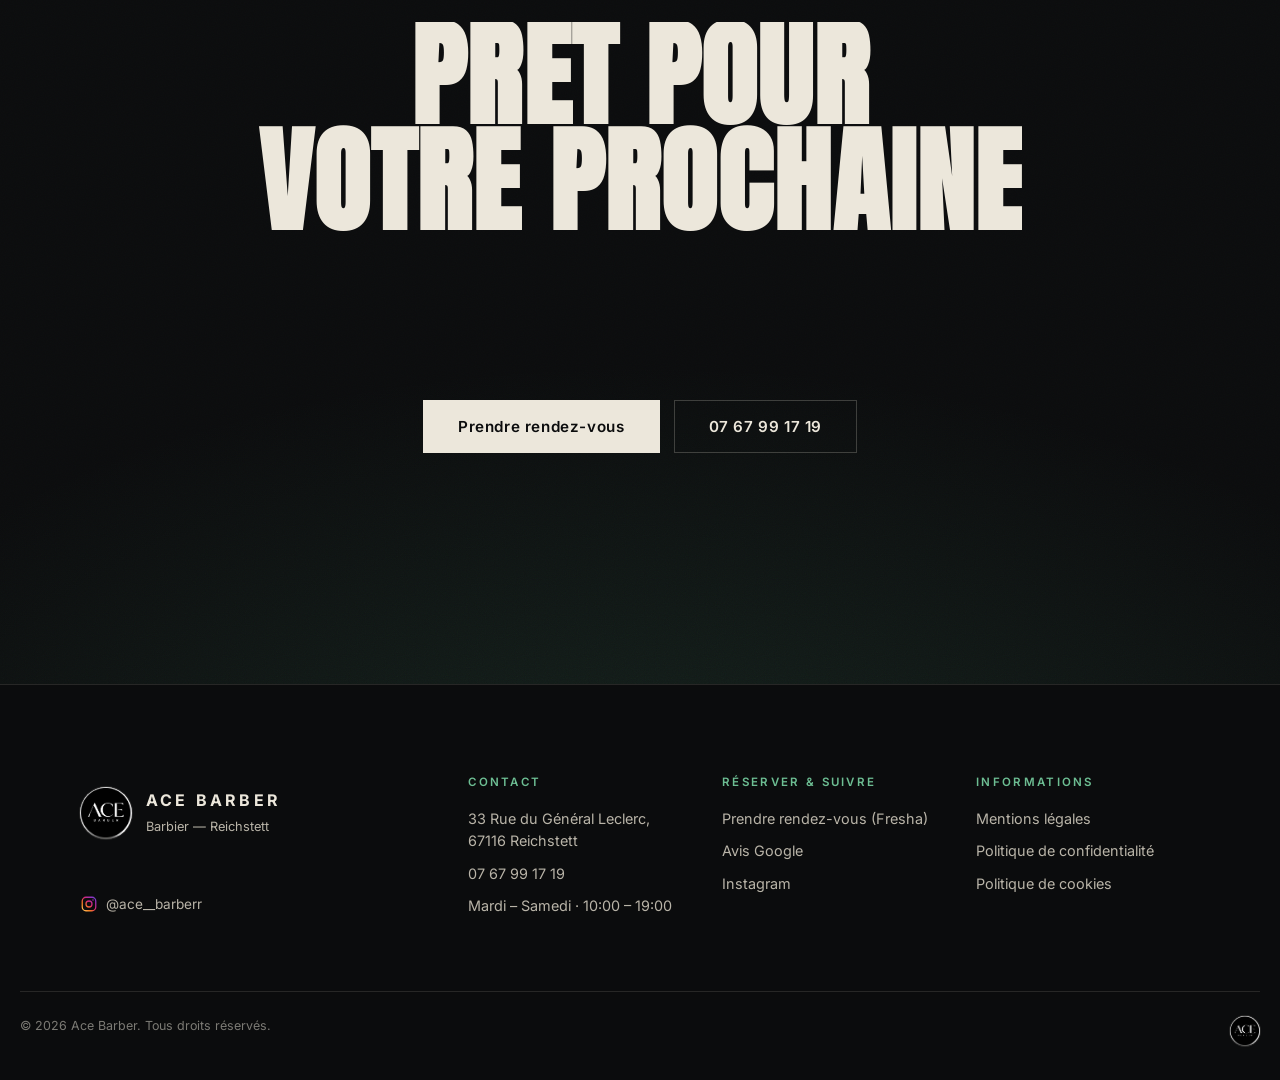
==== commit 861e77c4: "Retire le « A · C · E » vert de la signature de bas de page Ne conserve que le logo dans la signatur" ====
--- a/index.html
+++ b/index.html
@@ -378,7 +378,6 @@
       <span>© <span data-year>2026</span> Ace Barber. Tous droits réservés.</span>
       <span class="foot__sign">
         <img class="foot__sign-logo" data-foot-sign-logo src="assets/img/logo.jpg" alt="Ace Barber" width="30" height="30" />
-        <span class="foot__ace">A · C · E</span>
       </span>
     </div>
   </footer>
--- a/assets/css/style.css
+++ b/assets/css/style.css
@@ -451,7 +451,6 @@
 .foot__sign-logo { width: 30px; height: 30px; flex: none; object-fit: cover; border-radius: 50%; display: none;
   box-shadow: inset 0 0 0 1px rgba(240, 237, 230, .35), 0 0 0 1px rgba(240, 237, 230, .12); }
 .foot__sign.has-logo .foot__sign-logo { display: block; }
-.foot__ace { letter-spacing: .4em; color: var(--ace-bright); }
 
 /* =====================================================================
    DOCK MOBILE
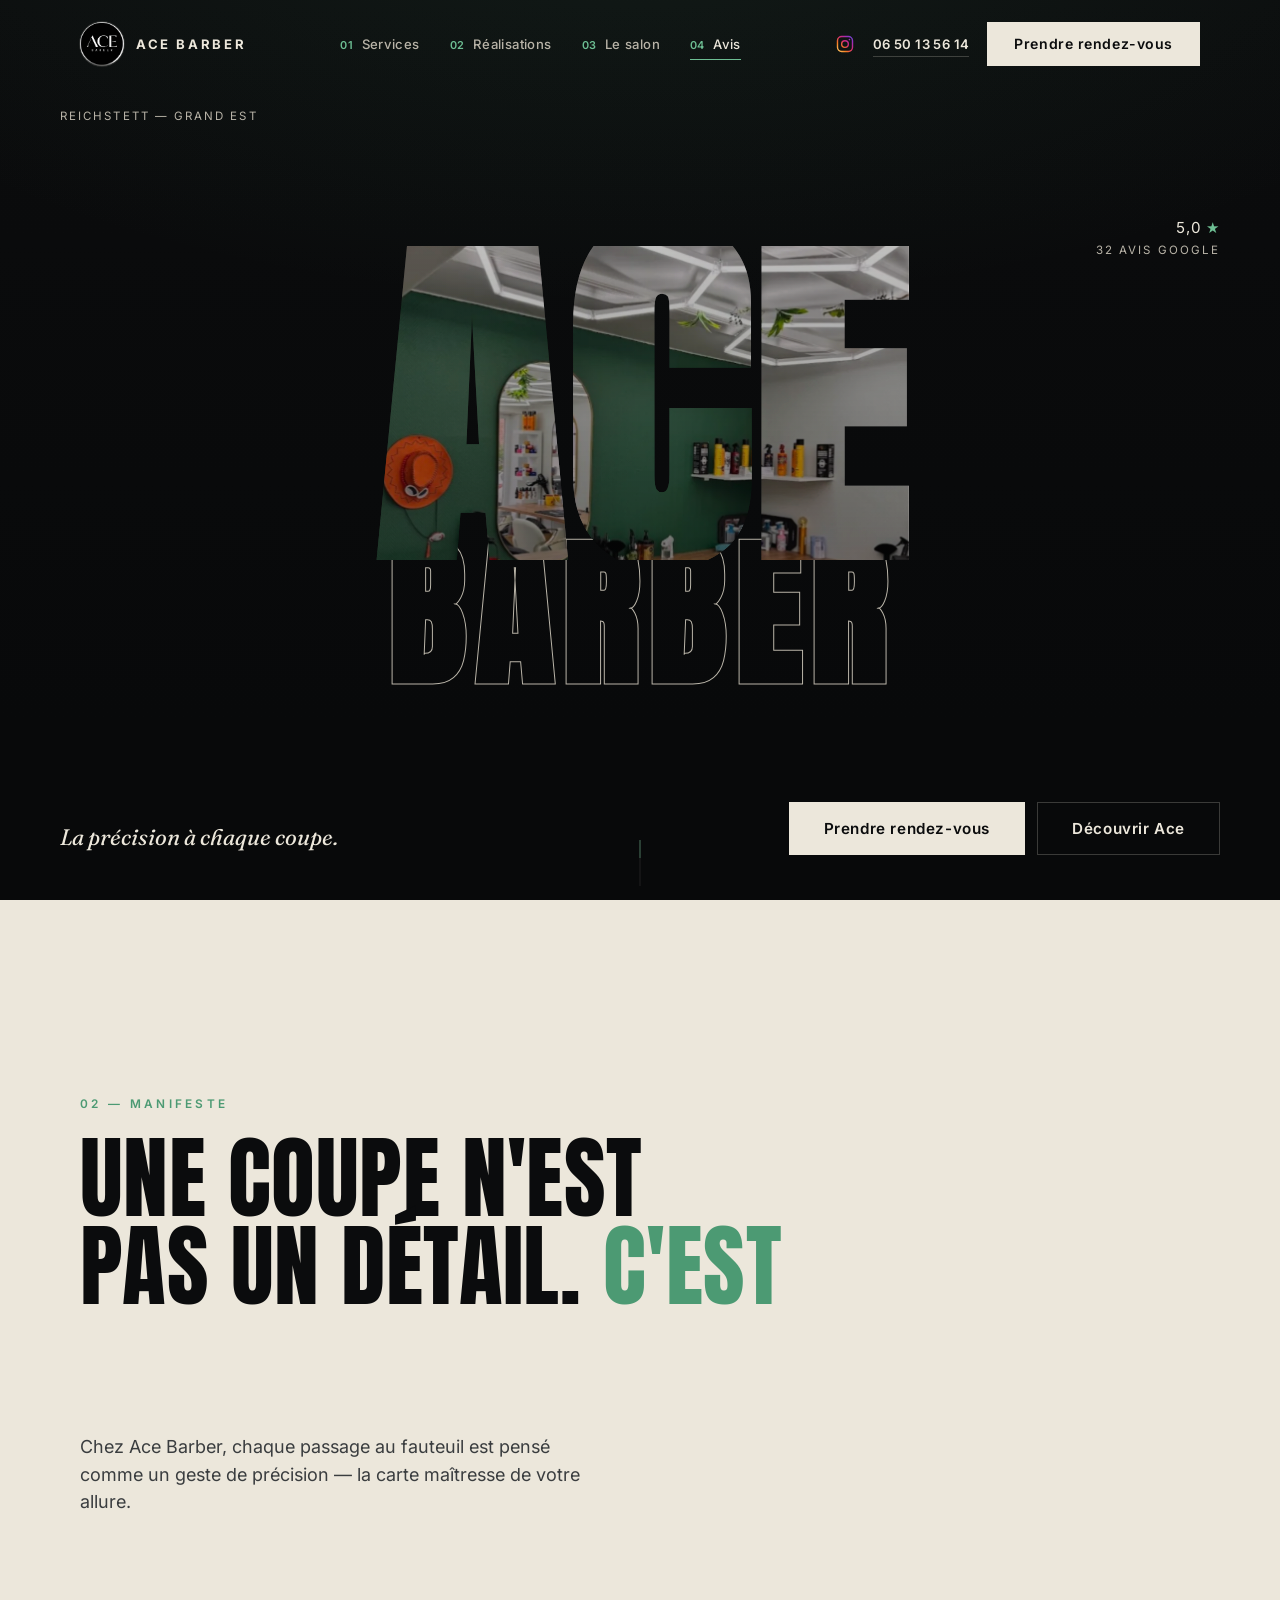
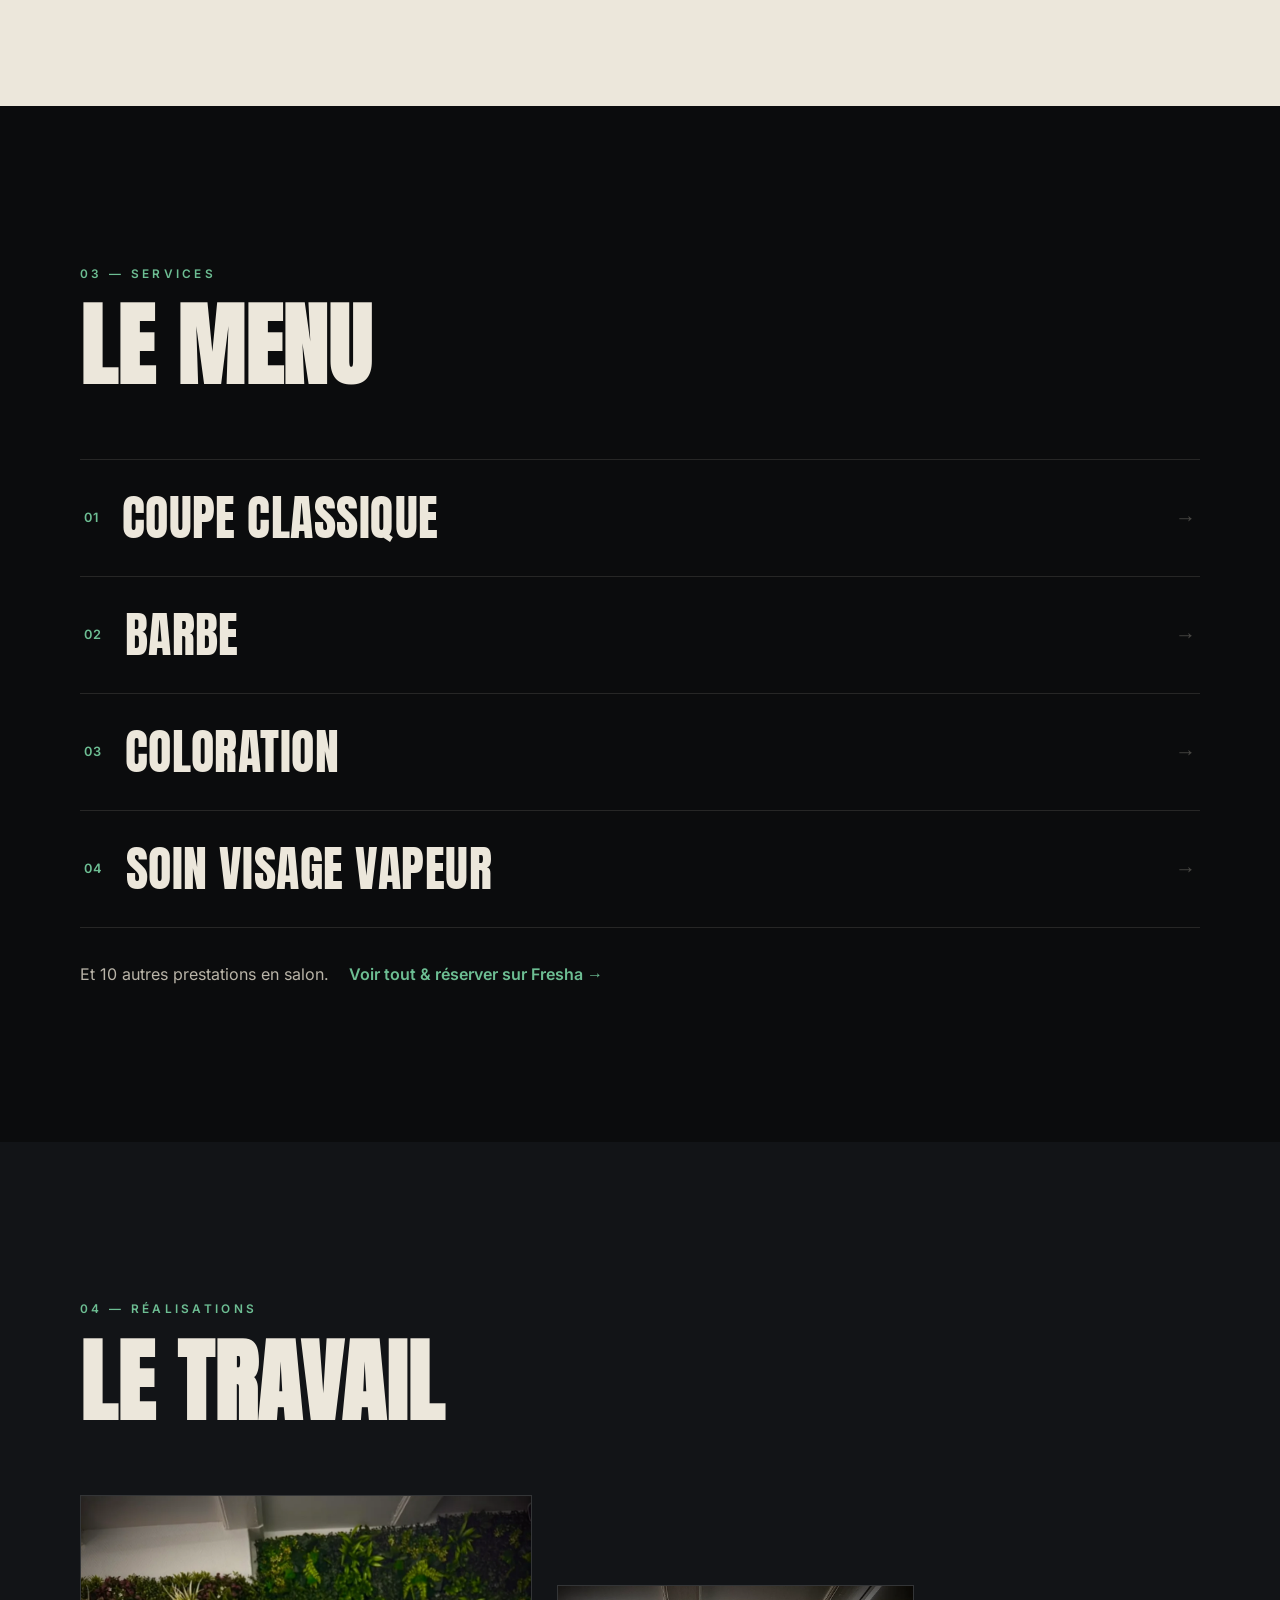
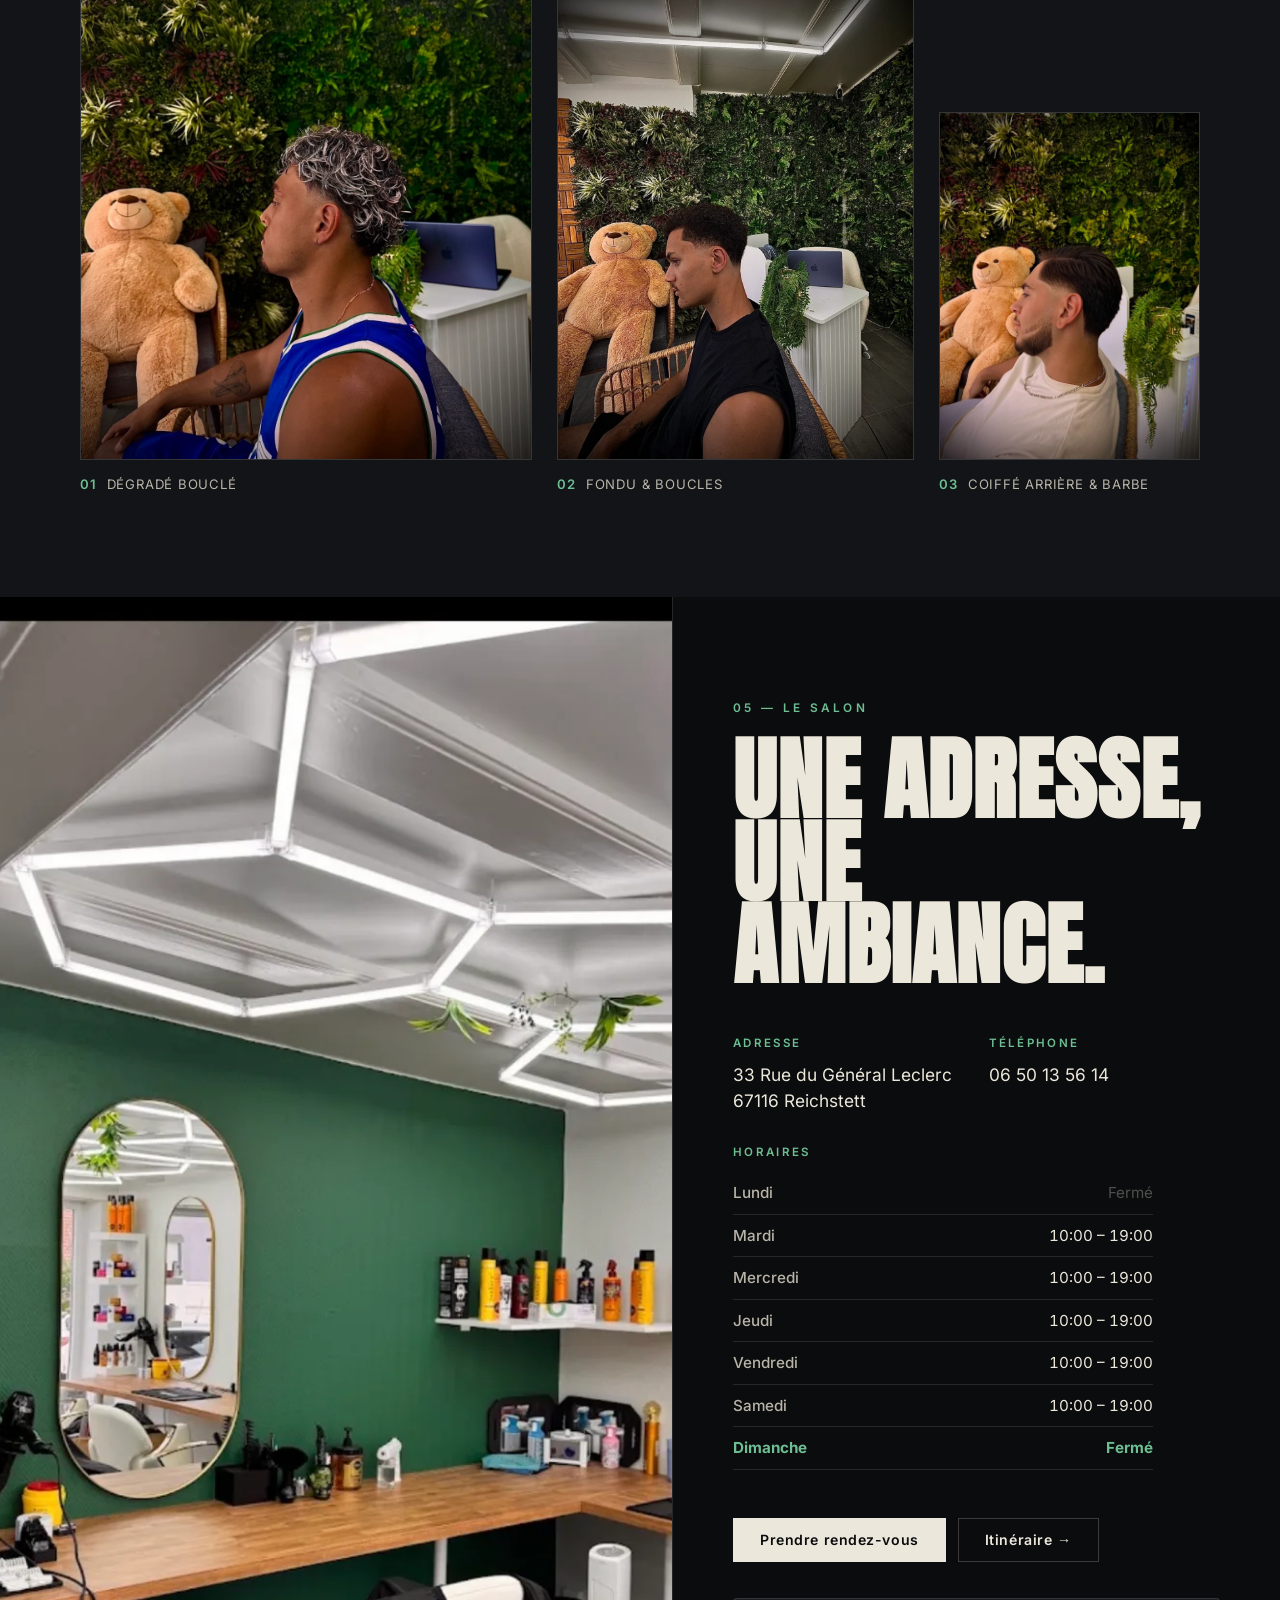
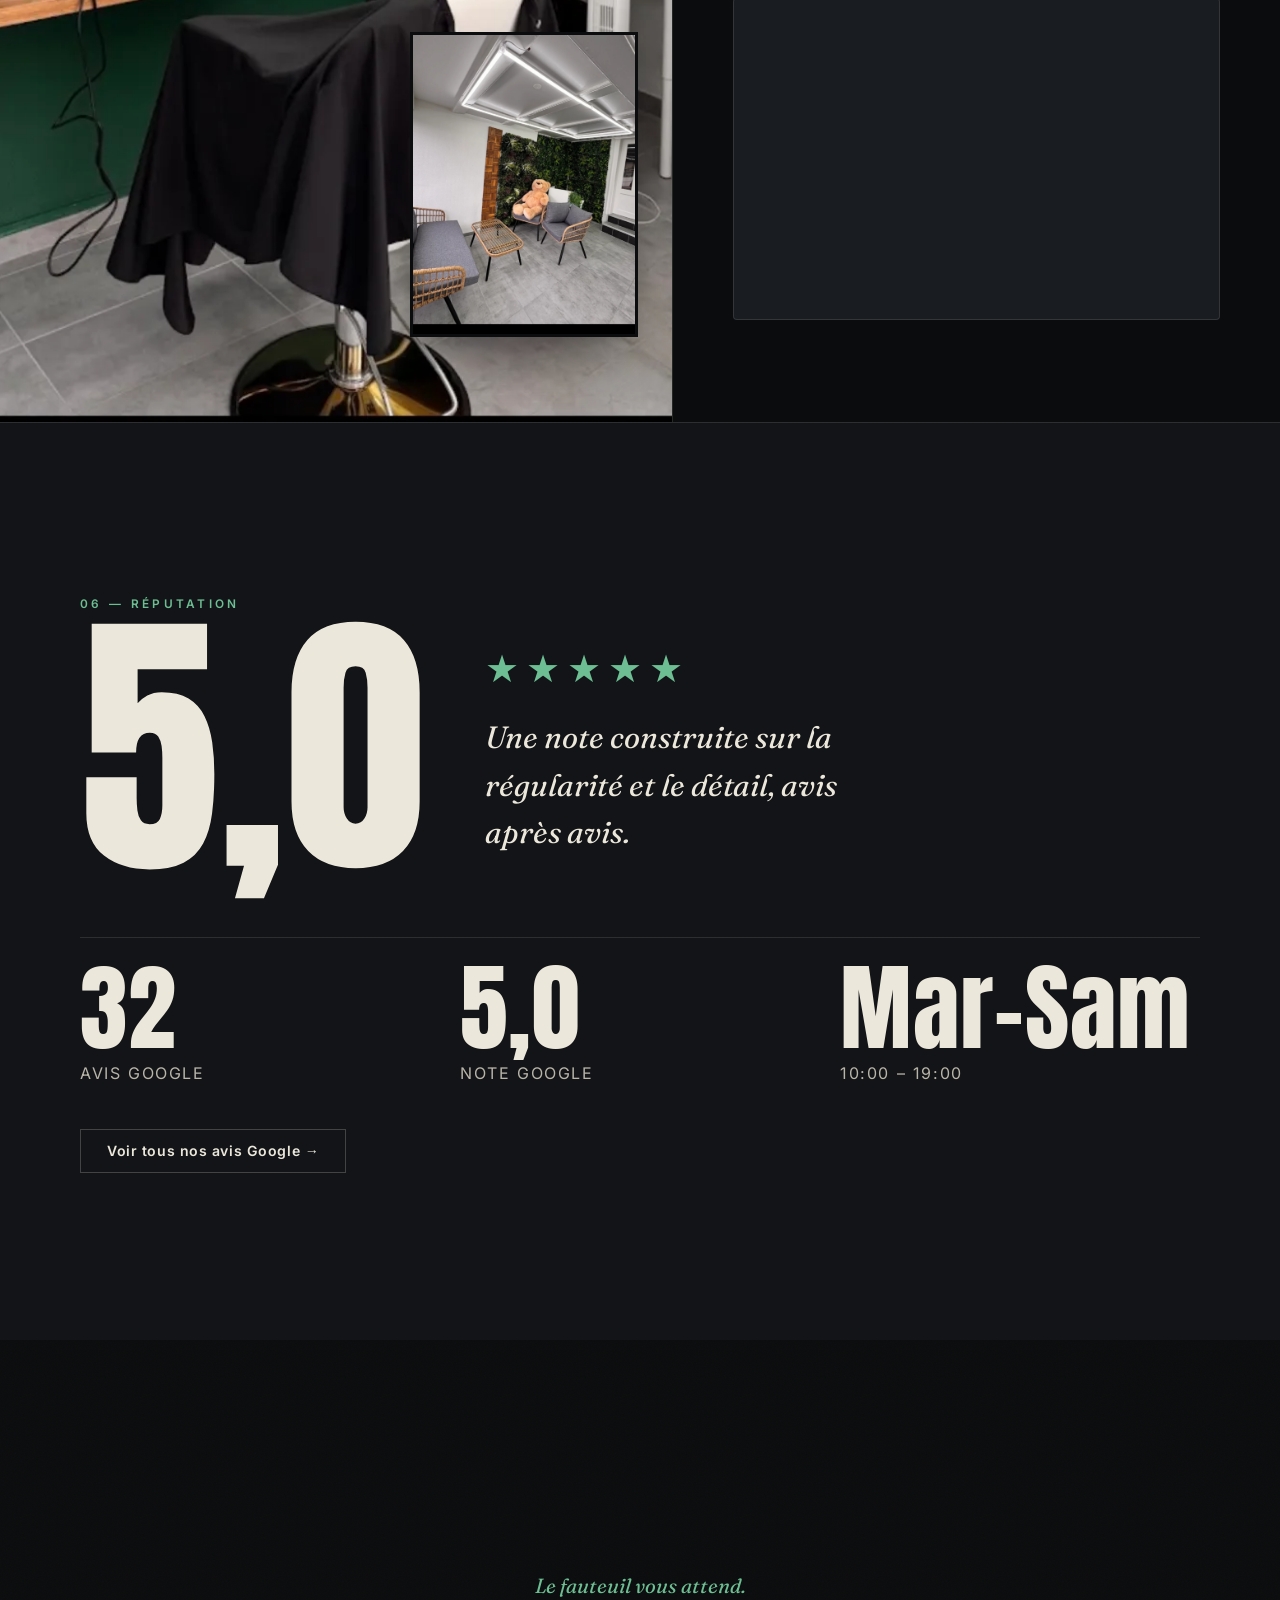
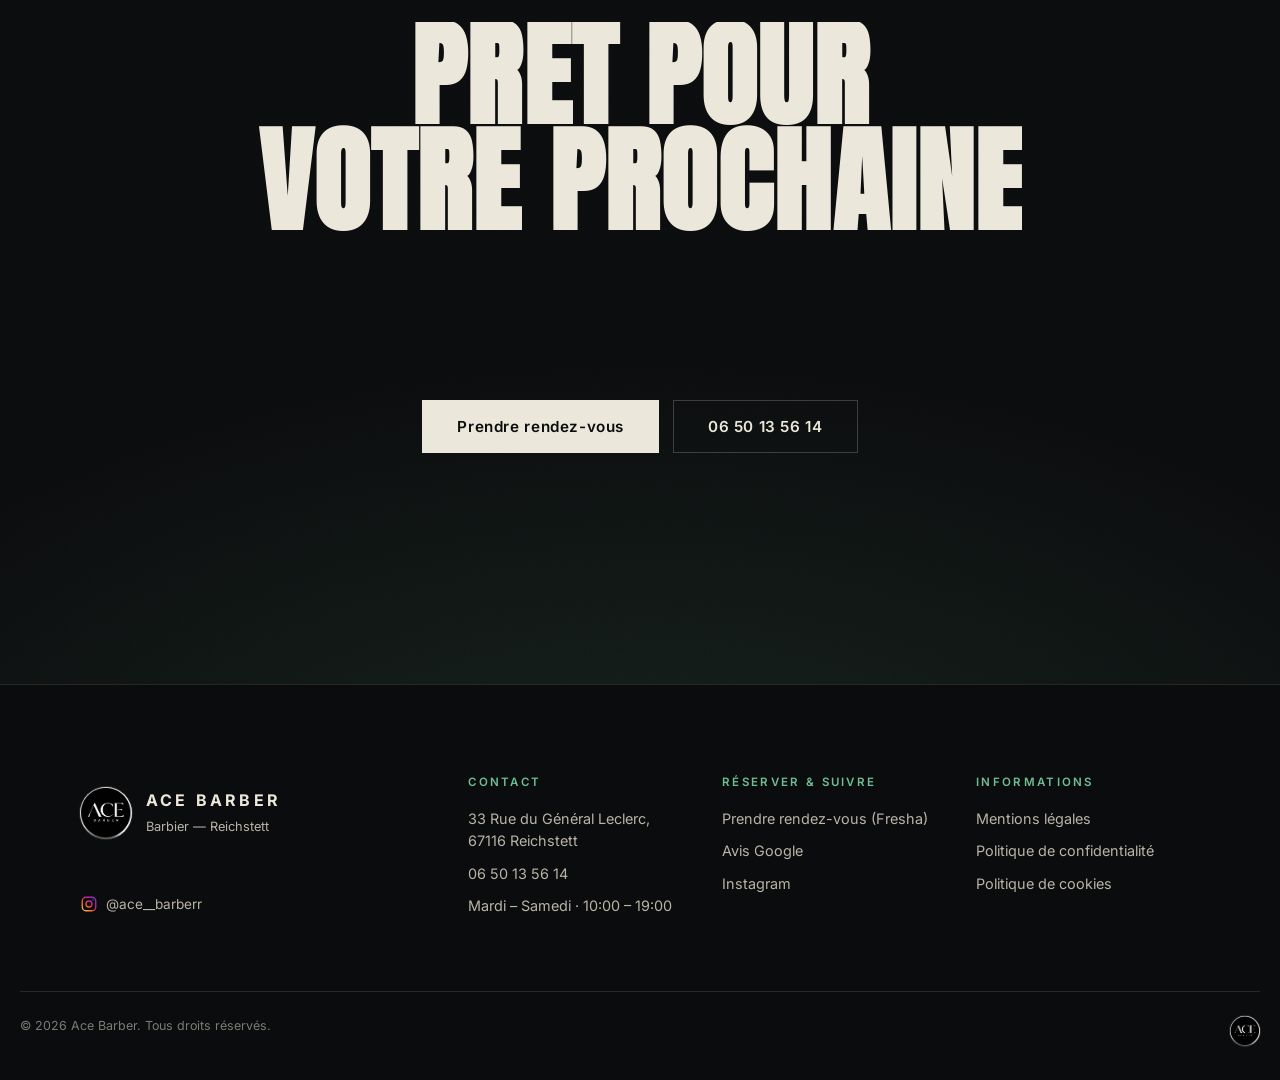
==== commit 6474f0ad: "Update phone number references in index.html" ====
--- a/index.html
+++ b/index.html
@@ -4,7 +4,7 @@
   <meta charset="utf-8" />
   <meta name="viewport" content="width=device-width, initial-scale=1" />
   <title>Ace Barber — Barbier à Reichstett, près de Strasbourg</title>
-  <meta name="description" content="Ace Barber, le barbier de Reichstett. Coupes précises, barbes sculptées, soin du détail. Note 5,0/5. Prenez rendez-vous en ligne ou appelez le 07 67 99 17 19." />
+  <meta name="description" content="Ace Barber, le barbier de Reichstett. Coupes précises, barbes sculptées, soin du détail. Note 5,0/5. Prenez rendez-vous en ligne ou appelez le 06 50 13 56 14." />
   <meta name="theme-color" content="#0B0C0D" />
 
   <meta property="og:type" content="business.business" />
@@ -13,7 +13,8 @@
   <meta property="og:locale" content="fr_FR" />
   <meta property="og:image" content="assets/img/IMG_3389.jpeg" />
 
-  <link rel="icon" href="data:image/svg+xml,%3Csvg xmlns='http://www.w3.org/2000/svg' viewBox='0 0 100 100'%3E%3Crect width='100' height='100' rx='20' fill='%230B0C0D'/%3E%3Ctext x='50' y='72' font-family='Arial Black,Impact,sans-serif' font-size='66' font-weight='900' fill='%234C9A73' text-anchor='middle'%3EA%3C/text%3E%3C/svg%3E" />
+  <link rel="icon" type="image/jpeg" href="assets/img/logo.jpg" />
+  <link rel="apple-touch-icon" href="assets/img/logo.jpg" />
 
   <!-- Polices auto-hébergées : préchargement des faces critiques -->
   <link rel="preload" as="font" type="font/woff2" href="assets/fonts/anton-latin.woff2" crossorigin />
@@ -79,7 +80,7 @@
         <a class="nav__ig" href="https://www.instagram.com/ace__barberr/" target="_blank" rel="noopener noreferrer" aria-label="Instagram d'Ace Barber (nouvel onglet)">
           <svg viewBox="0 0 24 24" width="20" height="20" fill="none" stroke="url(#ig-grad-nav)" stroke-width="1.7" aria-hidden="true"><defs><linearGradient id="ig-grad-nav" x1="2" y1="22" x2="22" y2="2" gradientUnits="userSpaceOnUse"><stop offset="0" stop-color="#feda75"/><stop offset=".3" stop-color="#fa7e1e"/><stop offset=".55" stop-color="#d62976"/><stop offset=".8" stop-color="#962fbf"/><stop offset="1" stop-color="#4f5bd5"/></linearGradient></defs><rect x="3" y="3" width="18" height="18" rx="5"/><circle cx="12" cy="12" r="4"/><circle cx="17.3" cy="6.7" r="1" fill="url(#ig-grad-nav)" stroke="none"/></svg>
         </a>
-        <a class="link-phone" data-phone-link href="#" aria-label="Appeler Ace Barber">07 67 99 17 19</a>
+        <a class="link-phone" data-phone-link href="#" aria-label="Appeler Ace Barber">06 50 13 56 14</a>
         <a class="btn btn--solid" data-booking-link href="#" target="_blank" rel="noopener">Prendre rendez-vous</a>
         <button class="burger" data-menu-toggle aria-label="Ouvrir le menu" aria-expanded="false"><span></span><span></span></button>
       </div>
@@ -96,7 +97,7 @@
     </nav>
     <div class="menu__foot">
       <a class="btn btn--solid btn--block" data-booking-link href="#" target="_blank" rel="noopener">Prendre rendez-vous</a>
-      <a class="btn btn--ghost btn--block" data-phone-link href="#">Appeler — 07 67 99 17 19</a>
+      <a class="btn btn--ghost btn--block" data-phone-link href="#">Appeler — 06 50 13 56 14</a>
       <a class="menu__ig" href="https://www.instagram.com/ace__barberr/" target="_blank" rel="noopener noreferrer">
         <svg viewBox="0 0 24 24" width="18" height="18" fill="none" stroke="url(#ig-grad-menu)" stroke-width="1.7" aria-hidden="true"><defs><linearGradient id="ig-grad-menu" x1="2" y1="22" x2="22" y2="2" gradientUnits="userSpaceOnUse"><stop offset="0" stop-color="#feda75"/><stop offset=".3" stop-color="#fa7e1e"/><stop offset=".55" stop-color="#d62976"/><stop offset=".8" stop-color="#962fbf"/><stop offset="1" stop-color="#4f5bd5"/></linearGradient></defs><rect x="3" y="3" width="18" height="18" rx="5"/><circle cx="12" cy="12" r="4"/><circle cx="17.3" cy="6.7" r="1" fill="url(#ig-grad-menu)" stroke="none"/></svg>
         <span>@ace__barberr</span>
@@ -263,7 +264,7 @@
           </div>
           <div class="place__block reveal">
             <h3>Téléphone</h3>
-            <a class="place__link" data-phone-link href="#">07 67 99 17 19</a>
+            <a class="place__link" data-phone-link href="#">06 50 13 56 14</a>
           </div>
           <div class="place__block place__block--wide reveal">
             <h3>Horaires</h3>
@@ -331,7 +332,7 @@
         </h2>
         <div class="final__cta reveal">
           <a class="btn btn--solid btn--lg" data-booking-link href="#" target="_blank" rel="noopener">Prendre rendez-vous</a>
-          <a class="btn btn--line btn--lg" data-phone-link href="#">07 67 99 17 19</a>
+          <a class="btn btn--line btn--lg" data-phone-link href="#">06 50 13 56 14</a>
         </div>
       </div>
     </section>
@@ -356,7 +357,7 @@
       <div class="foot__col">
         <h4>Contact</h4>
         <a data-maps-link href="#" target="_blank" rel="noopener noreferrer">33 Rue du Général Leclerc, 67116 Reichstett</a>
-        <a data-phone-link href="#">07 67 99 17 19</a>
+        <a data-phone-link href="#">06 50 13 56 14</a>
         <span>Mardi – Samedi · 10:00 – 19:00</span>
       </div>
 
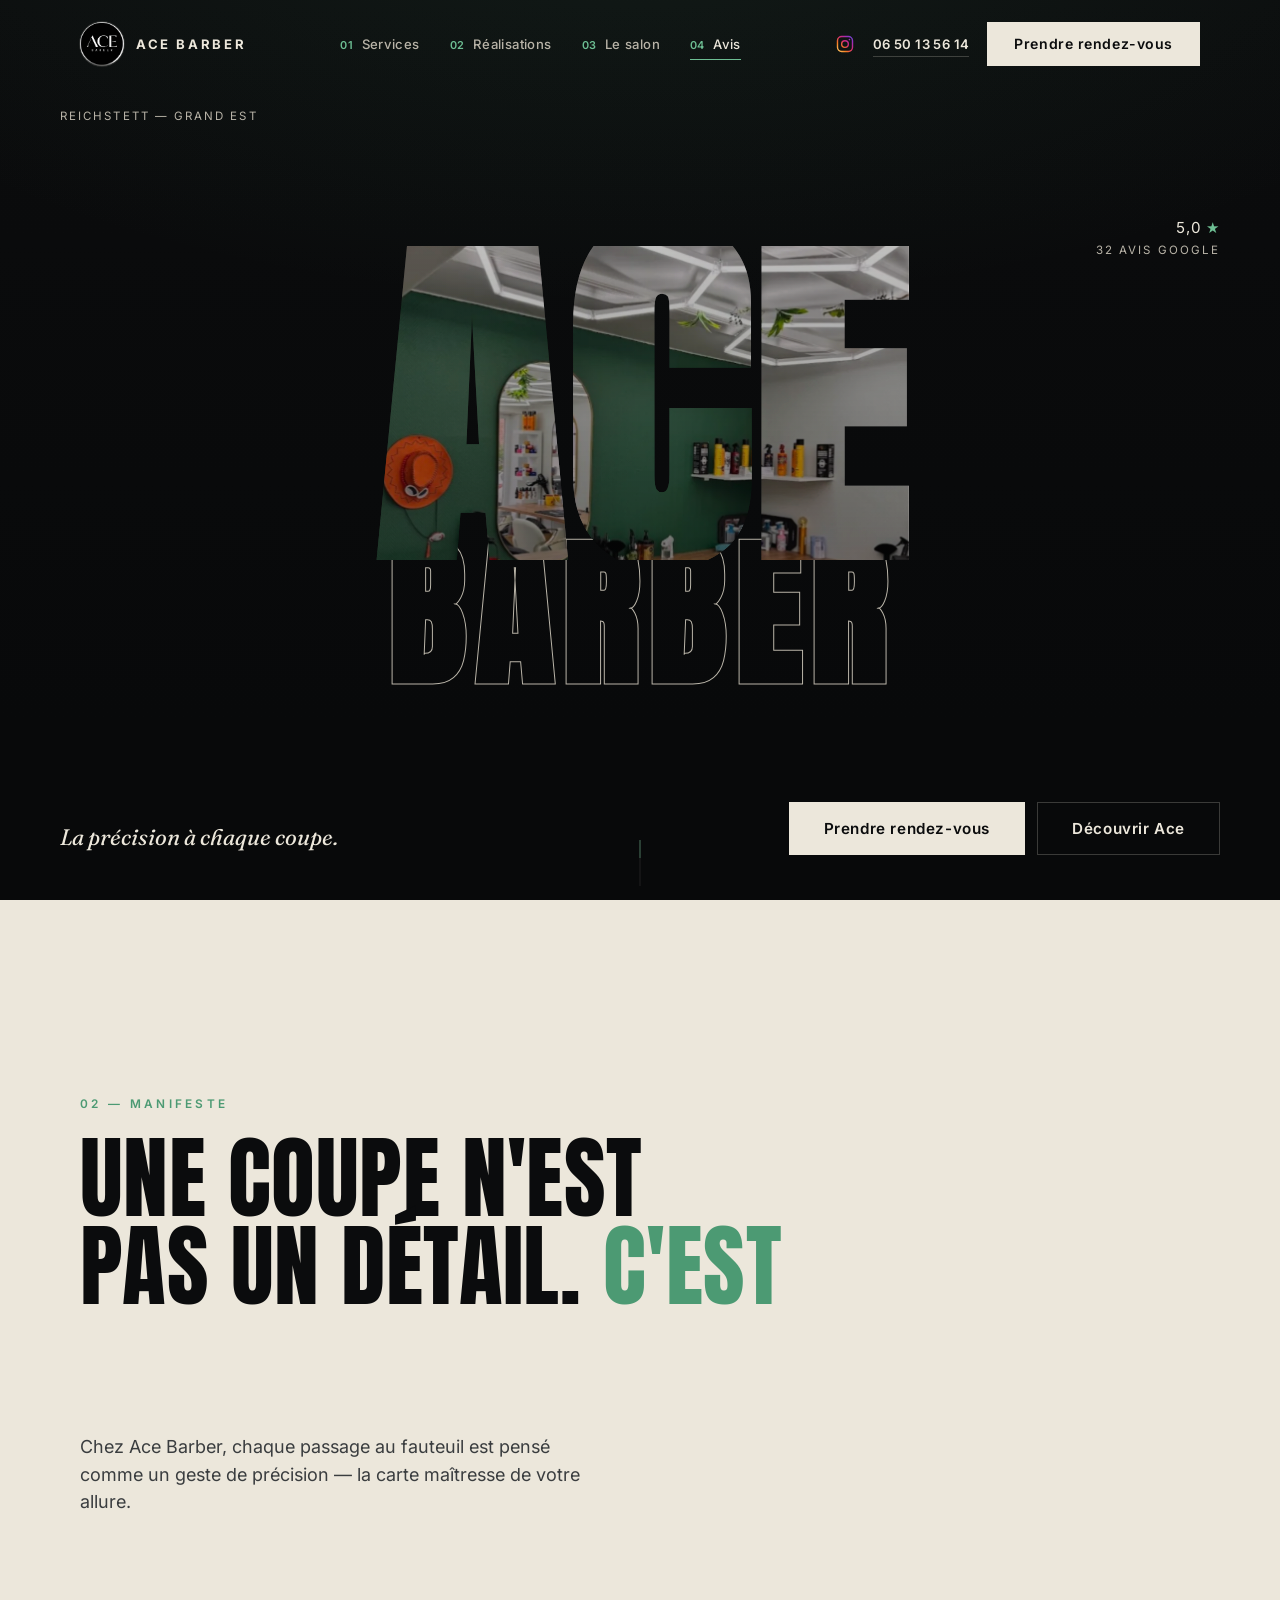
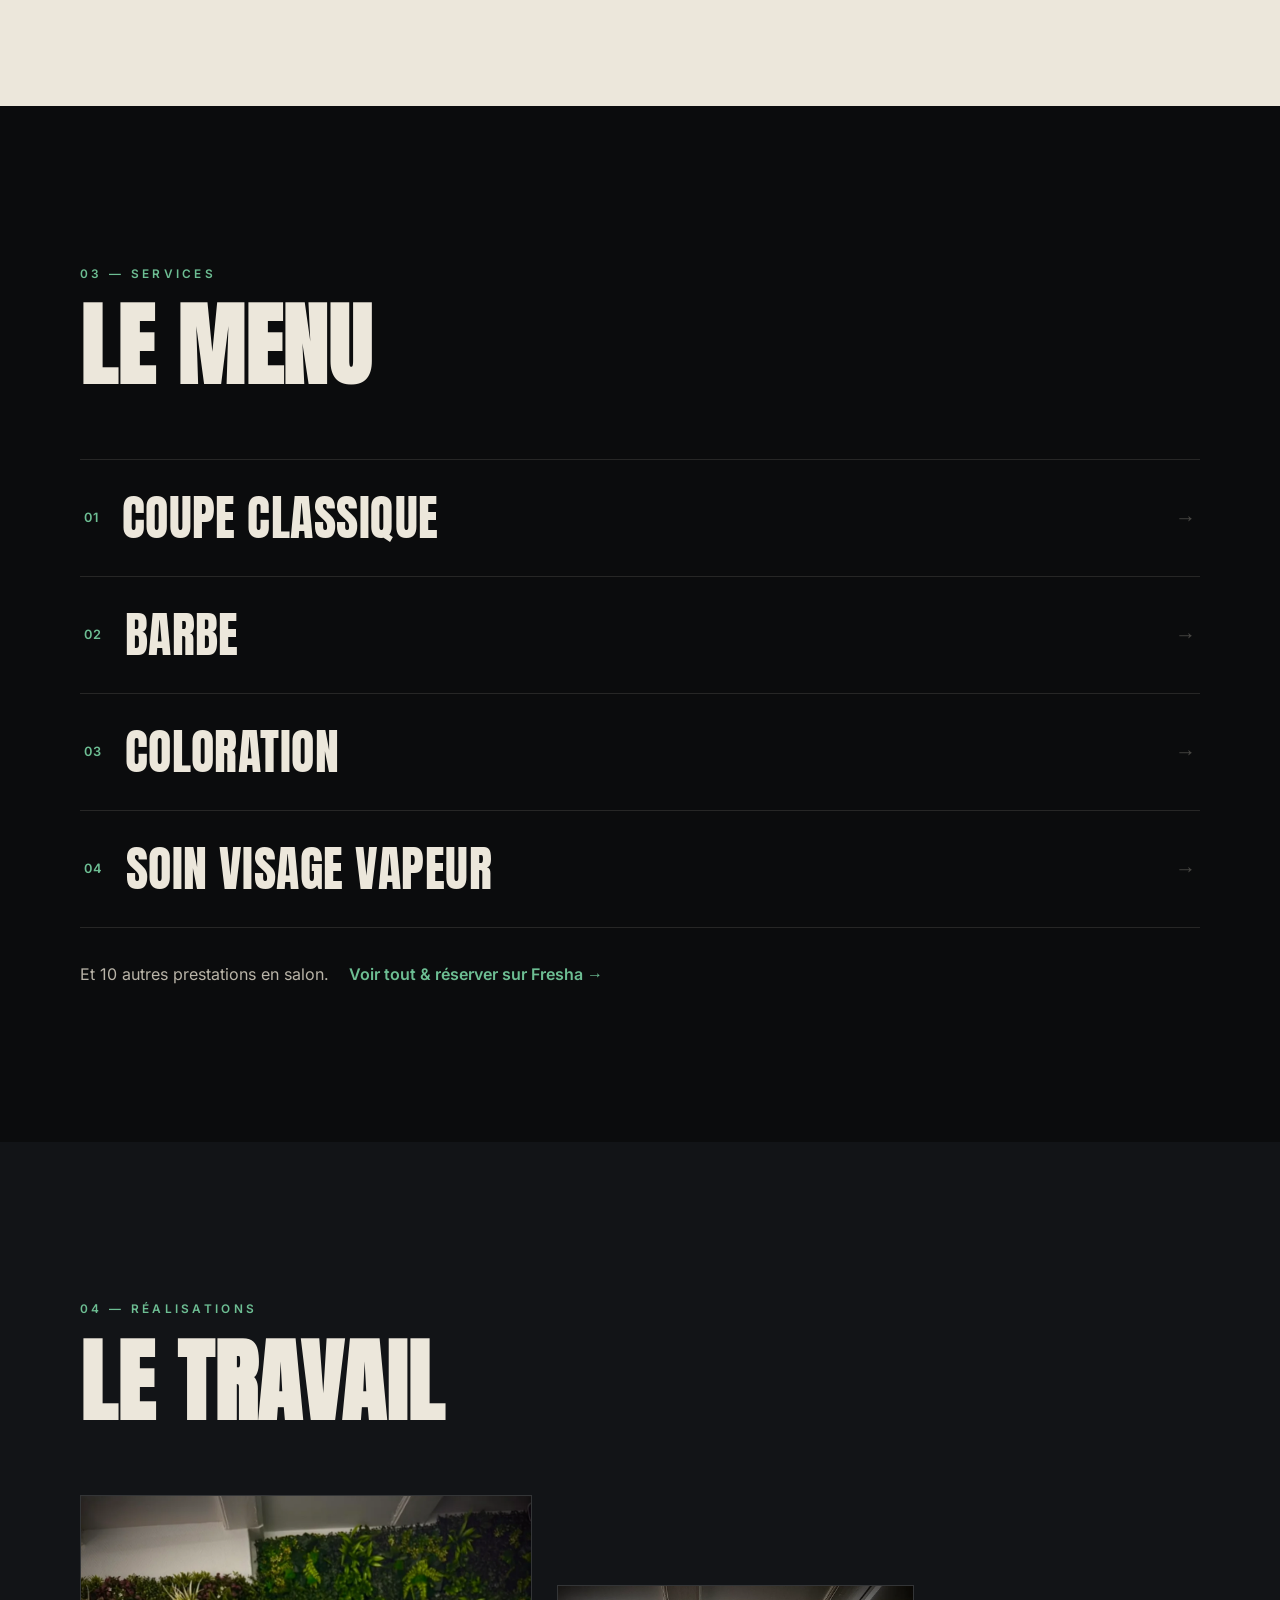
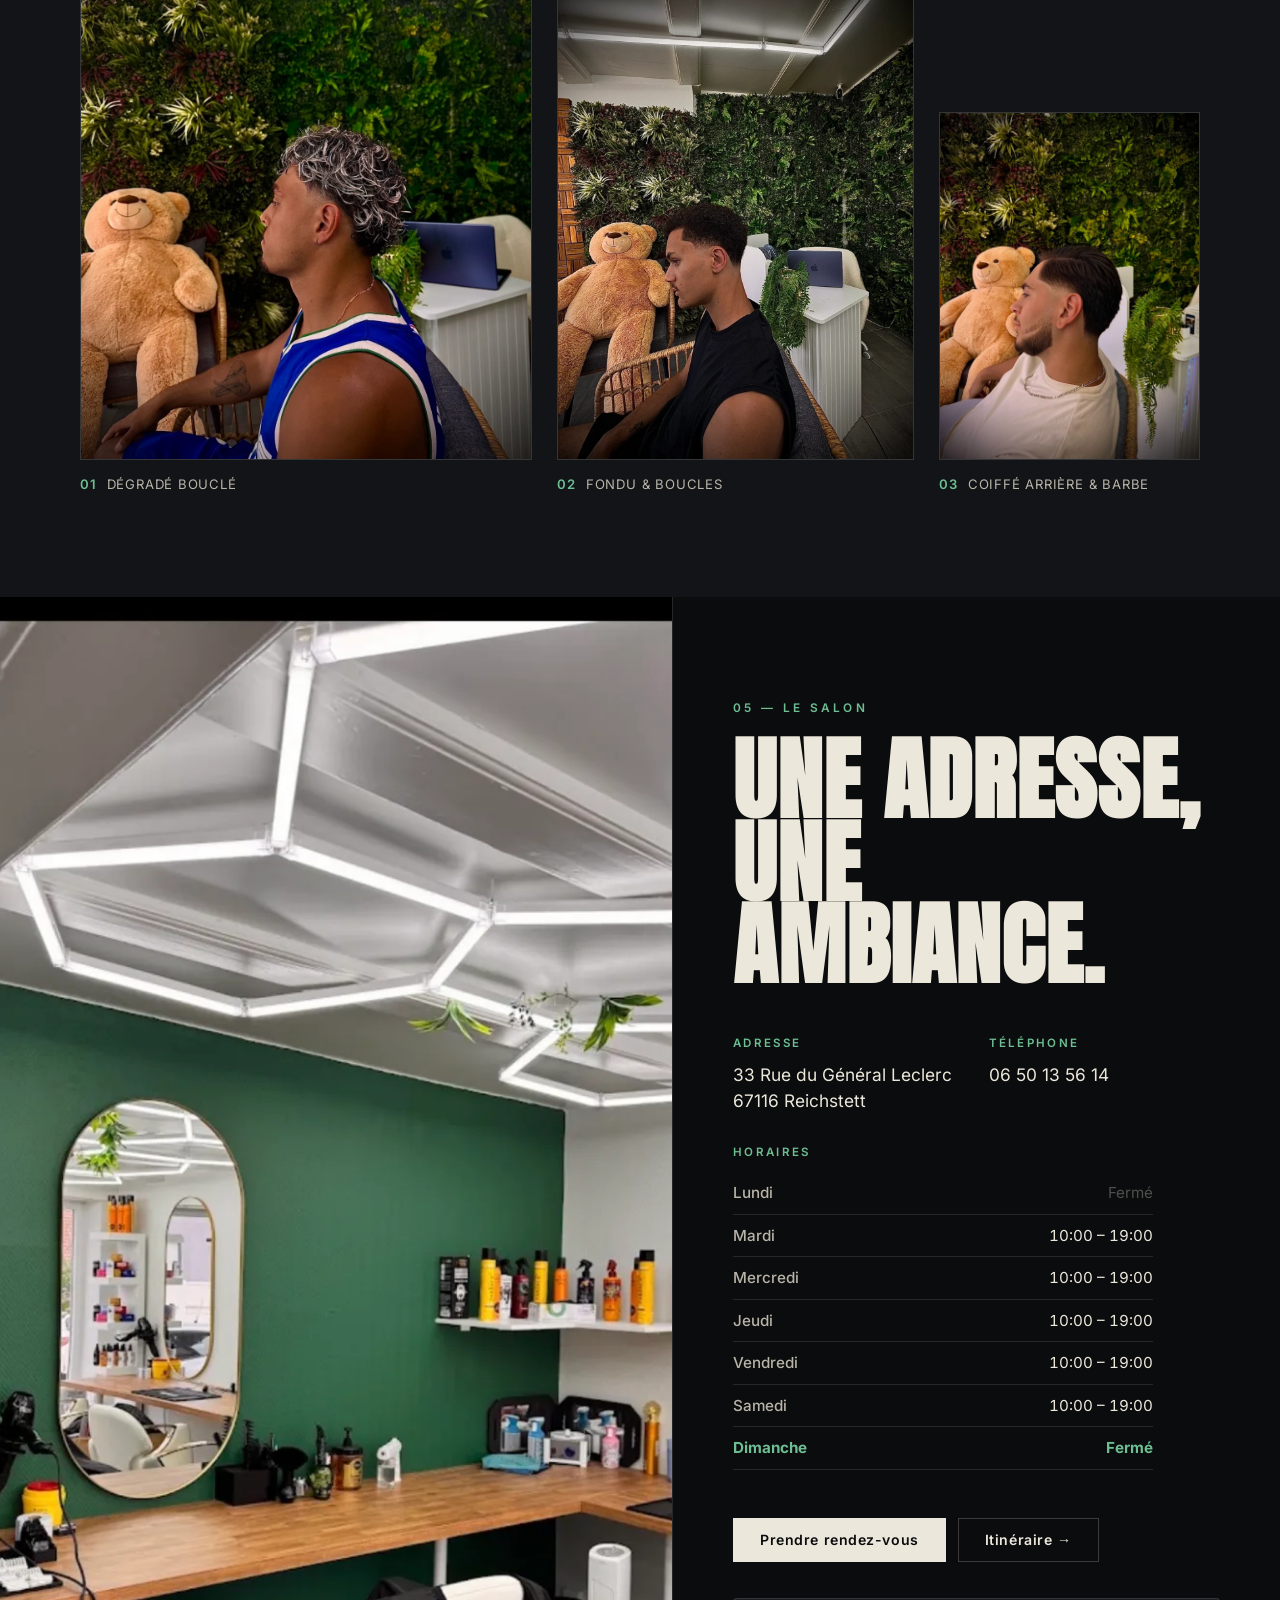
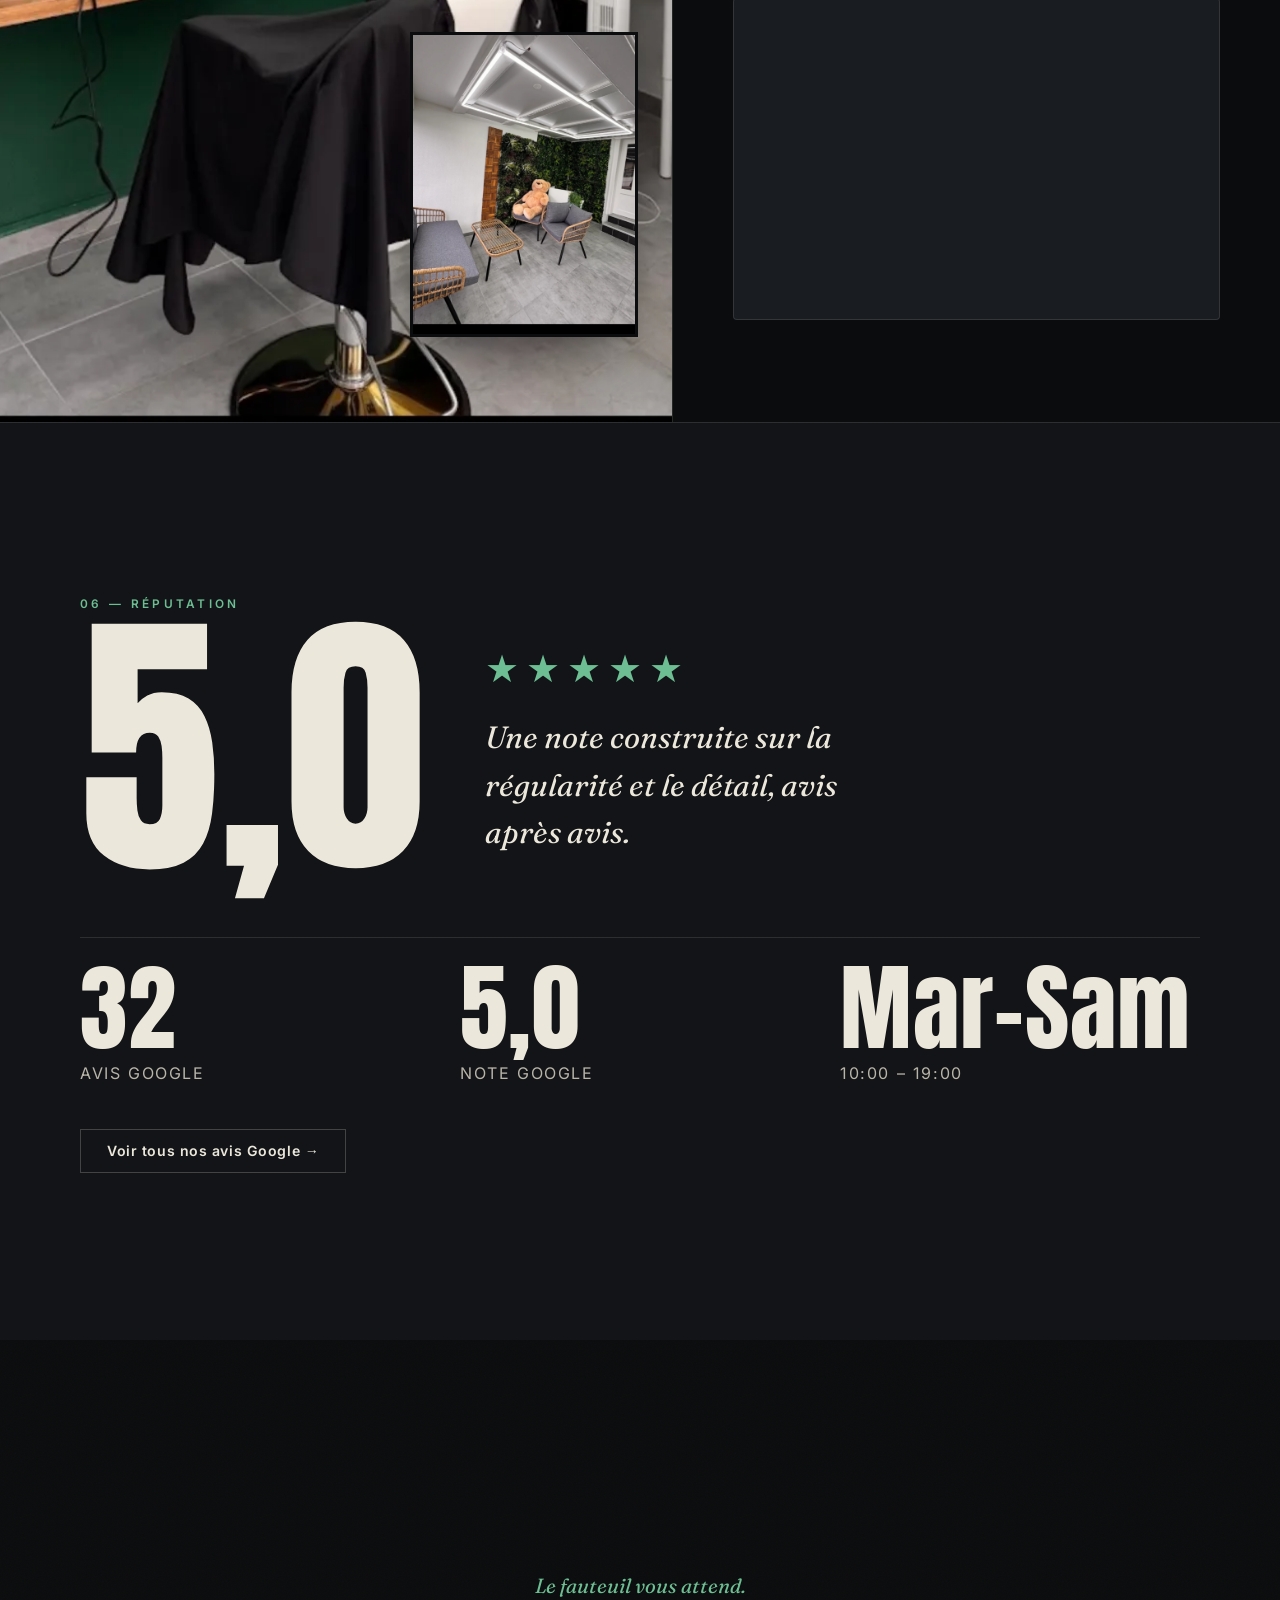
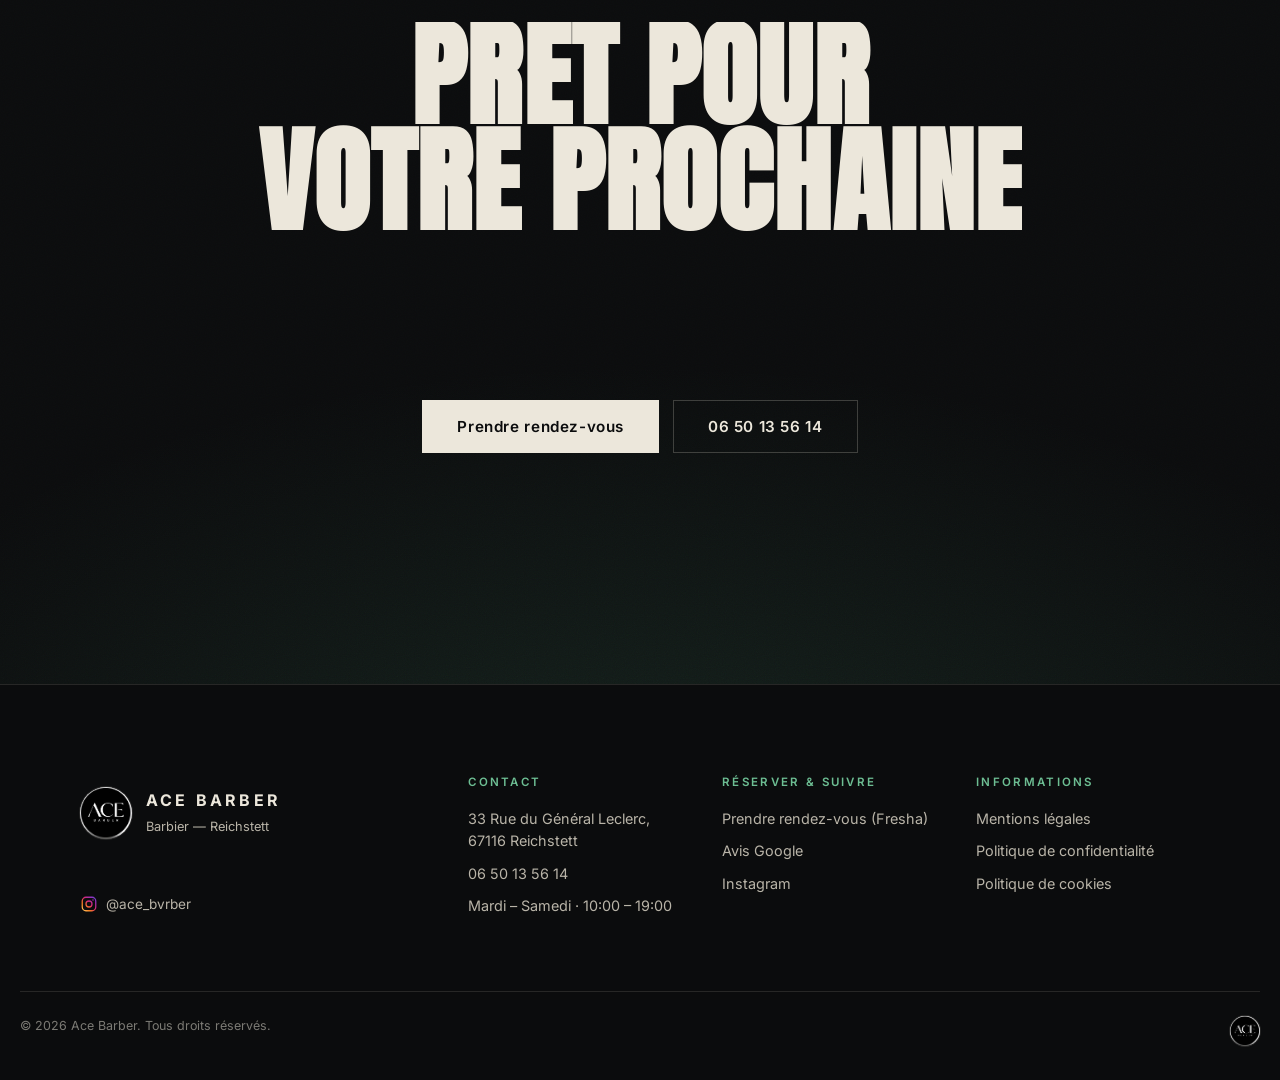
==== commit 5acec946: "Corrige le téléphone (06 50 13 56 14) et le lien Instagram (@ace_bvrber) Co-Authored-By: Claude Opus" ====
--- a/index.html
+++ b/index.html
@@ -32,7 +32,7 @@
     "name": "Ace Barber",
     "description": "Barbier à Reichstett : coupes précises, barbes sculptées et soins visage.",
     "image": "assets/img/IMG_3389.jpeg",
-    "telephone": "+33767991719",
+    "telephone": "+33650135614",
     "address": {
       "@type": "PostalAddress",
       "streetAddress": "33 Rue du Général Leclerc",
@@ -77,7 +77,7 @@
       </nav>
 
       <div class="nav__end">
-        <a class="nav__ig" href="https://www.instagram.com/ace__barberr/" target="_blank" rel="noopener noreferrer" aria-label="Instagram d'Ace Barber (nouvel onglet)">
+        <a class="nav__ig" href="https://www.instagram.com/ace_bvrber/" target="_blank" rel="noopener noreferrer" aria-label="Instagram d'Ace Barber (nouvel onglet)">
           <svg viewBox="0 0 24 24" width="20" height="20" fill="none" stroke="url(#ig-grad-nav)" stroke-width="1.7" aria-hidden="true"><defs><linearGradient id="ig-grad-nav" x1="2" y1="22" x2="22" y2="2" gradientUnits="userSpaceOnUse"><stop offset="0" stop-color="#feda75"/><stop offset=".3" stop-color="#fa7e1e"/><stop offset=".55" stop-color="#d62976"/><stop offset=".8" stop-color="#962fbf"/><stop offset="1" stop-color="#4f5bd5"/></linearGradient></defs><rect x="3" y="3" width="18" height="18" rx="5"/><circle cx="12" cy="12" r="4"/><circle cx="17.3" cy="6.7" r="1" fill="url(#ig-grad-nav)" stroke="none"/></svg>
         </a>
         <a class="link-phone" data-phone-link href="#" aria-label="Appeler Ace Barber">06 50 13 56 14</a>
@@ -98,9 +98,9 @@
     <div class="menu__foot">
       <a class="btn btn--solid btn--block" data-booking-link href="#" target="_blank" rel="noopener">Prendre rendez-vous</a>
       <a class="btn btn--ghost btn--block" data-phone-link href="#">Appeler — 06 50 13 56 14</a>
-      <a class="menu__ig" href="https://www.instagram.com/ace__barberr/" target="_blank" rel="noopener noreferrer">
+      <a class="menu__ig" href="https://www.instagram.com/ace_bvrber/" target="_blank" rel="noopener noreferrer">
         <svg viewBox="0 0 24 24" width="18" height="18" fill="none" stroke="url(#ig-grad-menu)" stroke-width="1.7" aria-hidden="true"><defs><linearGradient id="ig-grad-menu" x1="2" y1="22" x2="22" y2="2" gradientUnits="userSpaceOnUse"><stop offset="0" stop-color="#feda75"/><stop offset=".3" stop-color="#fa7e1e"/><stop offset=".55" stop-color="#d62976"/><stop offset=".8" stop-color="#962fbf"/><stop offset="1" stop-color="#4f5bd5"/></linearGradient></defs><rect x="3" y="3" width="18" height="18" rx="5"/><circle cx="12" cy="12" r="4"/><circle cx="17.3" cy="6.7" r="1" fill="url(#ig-grad-menu)" stroke="none"/></svg>
-        <span>@ace__barberr</span>
+        <span>@ace_bvrber</span>
       </a>
       <p class="menu__addr"><a data-maps-link href="#" target="_blank" rel="noopener">33 Rue du Général Leclerc · 67116 Reichstett</a></p>
     </div>
@@ -348,9 +348,9 @@
           <div class="foot__name">ACE BARBER</div>
           <div class="foot__tag">Barbier — Reichstett</div>
         </div>
-        <a class="foot__ig" href="https://www.instagram.com/ace__barberr/" target="_blank" rel="noopener noreferrer" aria-label="Instagram d'Ace Barber (nouvel onglet)">
+        <a class="foot__ig" href="https://www.instagram.com/ace_bvrber/" target="_blank" rel="noopener noreferrer" aria-label="Instagram d'Ace Barber (nouvel onglet)">
           <svg viewBox="0 0 24 24" width="18" height="18" fill="none" stroke="url(#ig-grad-foot)" stroke-width="1.7" aria-hidden="true"><defs><linearGradient id="ig-grad-foot" x1="2" y1="22" x2="22" y2="2" gradientUnits="userSpaceOnUse"><stop offset="0" stop-color="#feda75"/><stop offset=".3" stop-color="#fa7e1e"/><stop offset=".55" stop-color="#d62976"/><stop offset=".8" stop-color="#962fbf"/><stop offset="1" stop-color="#4f5bd5"/></linearGradient></defs><rect x="3" y="3" width="18" height="18" rx="5"/><circle cx="12" cy="12" r="4"/><circle cx="17.3" cy="6.7" r="1" fill="url(#ig-grad-foot)" stroke="none"/></svg>
-          <span>@ace__barberr</span>
+          <span>@ace_bvrber</span>
         </a>
       </div>
 
@@ -365,7 +365,7 @@
         <h4>Réserver &amp; suivre</h4>
         <a data-booking-link href="#" target="_blank" rel="noopener">Prendre rendez-vous (Fresha)</a>
         <a data-google-reviews-link href="#" target="_blank" rel="noopener noreferrer">Avis Google</a>
-        <a href="https://www.instagram.com/ace__barberr/" target="_blank" rel="noopener noreferrer">Instagram</a>
+        <a href="https://www.instagram.com/ace_bvrber/" target="_blank" rel="noopener noreferrer">Instagram</a>
       </div>
 
       <div class="foot__col">
